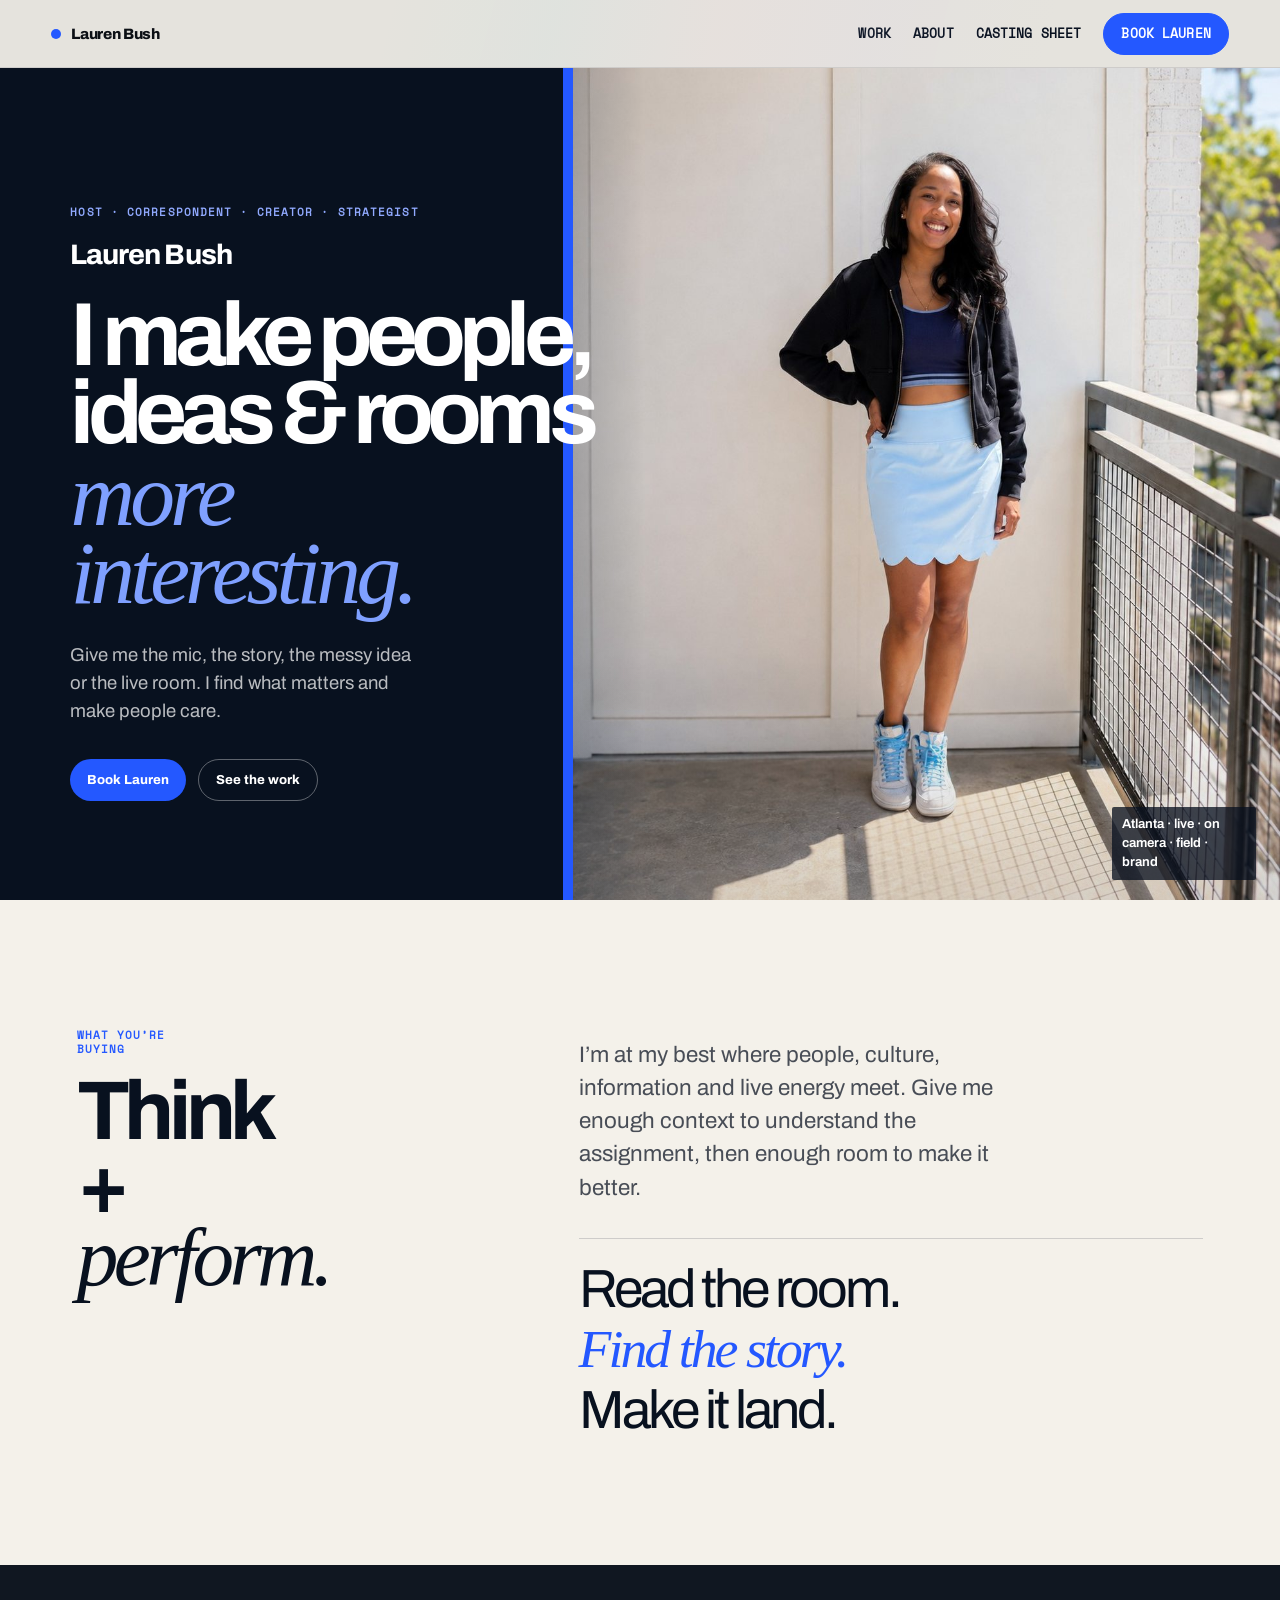
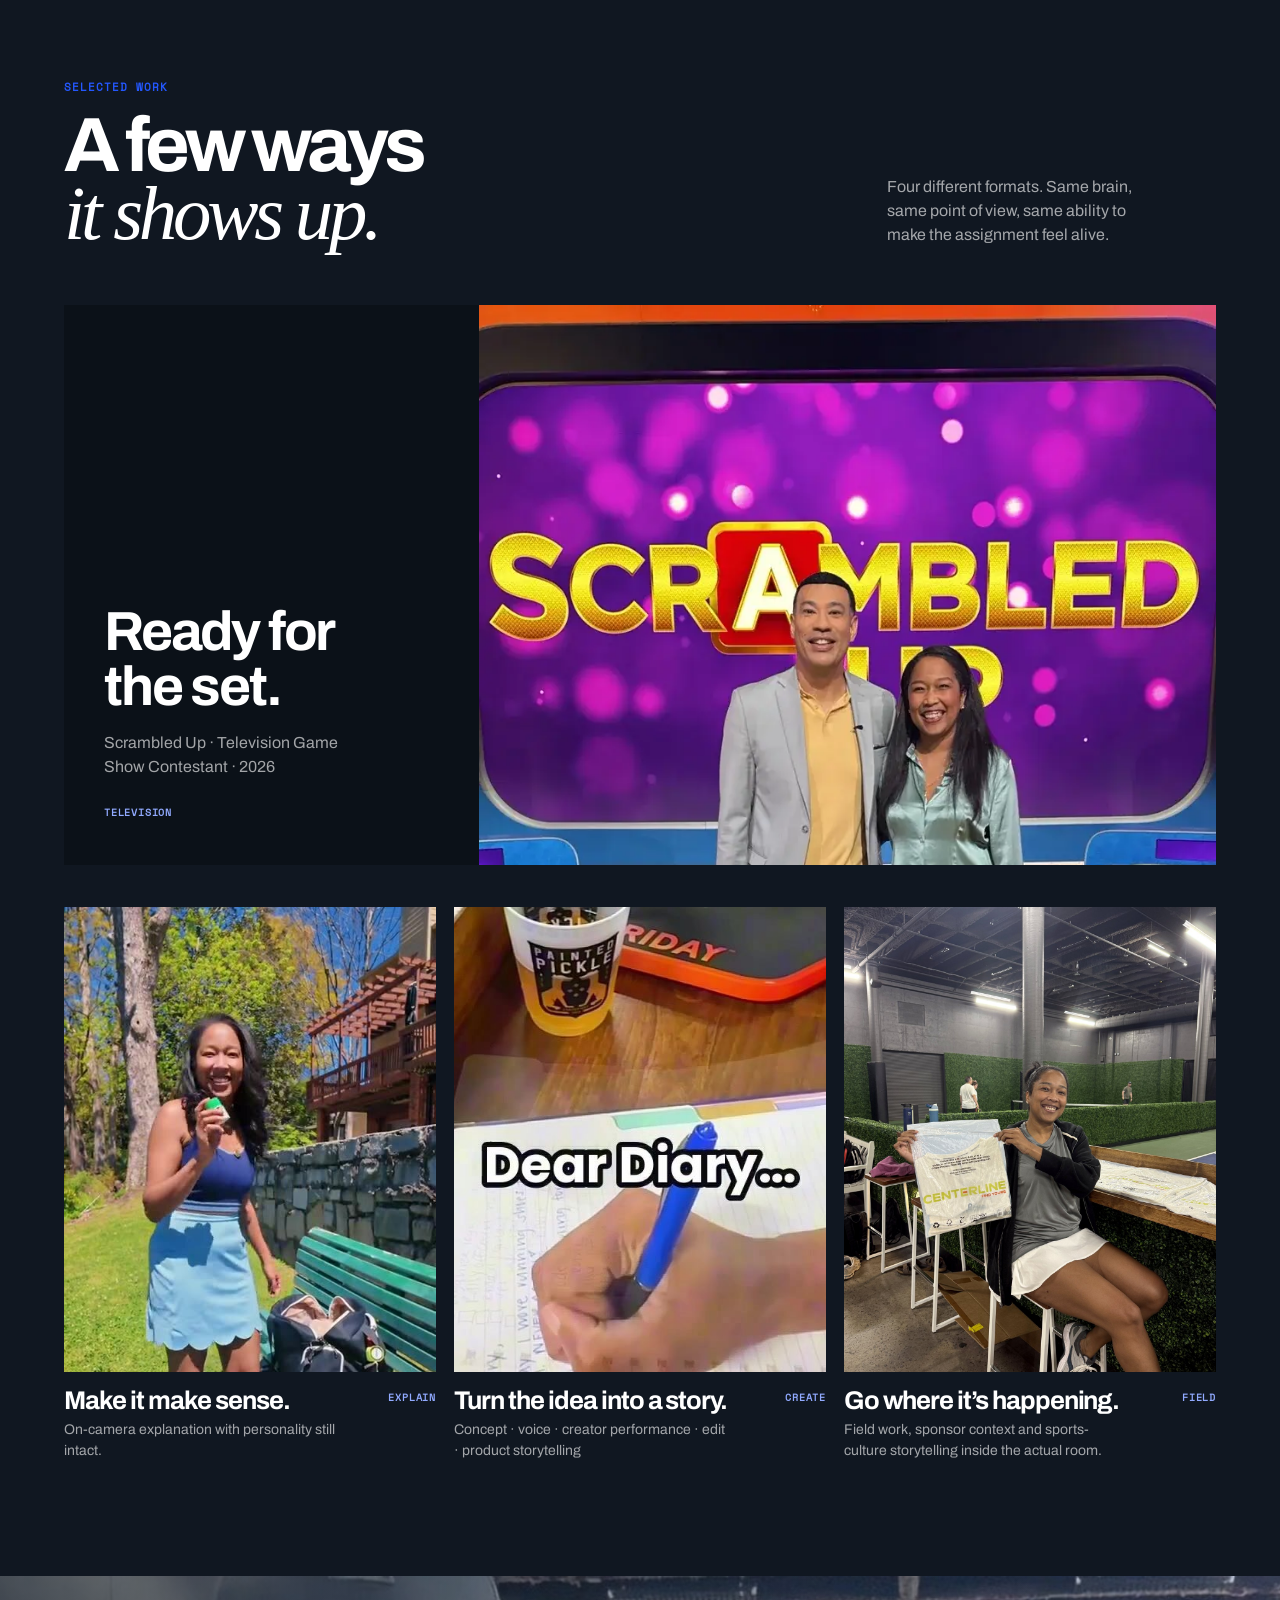
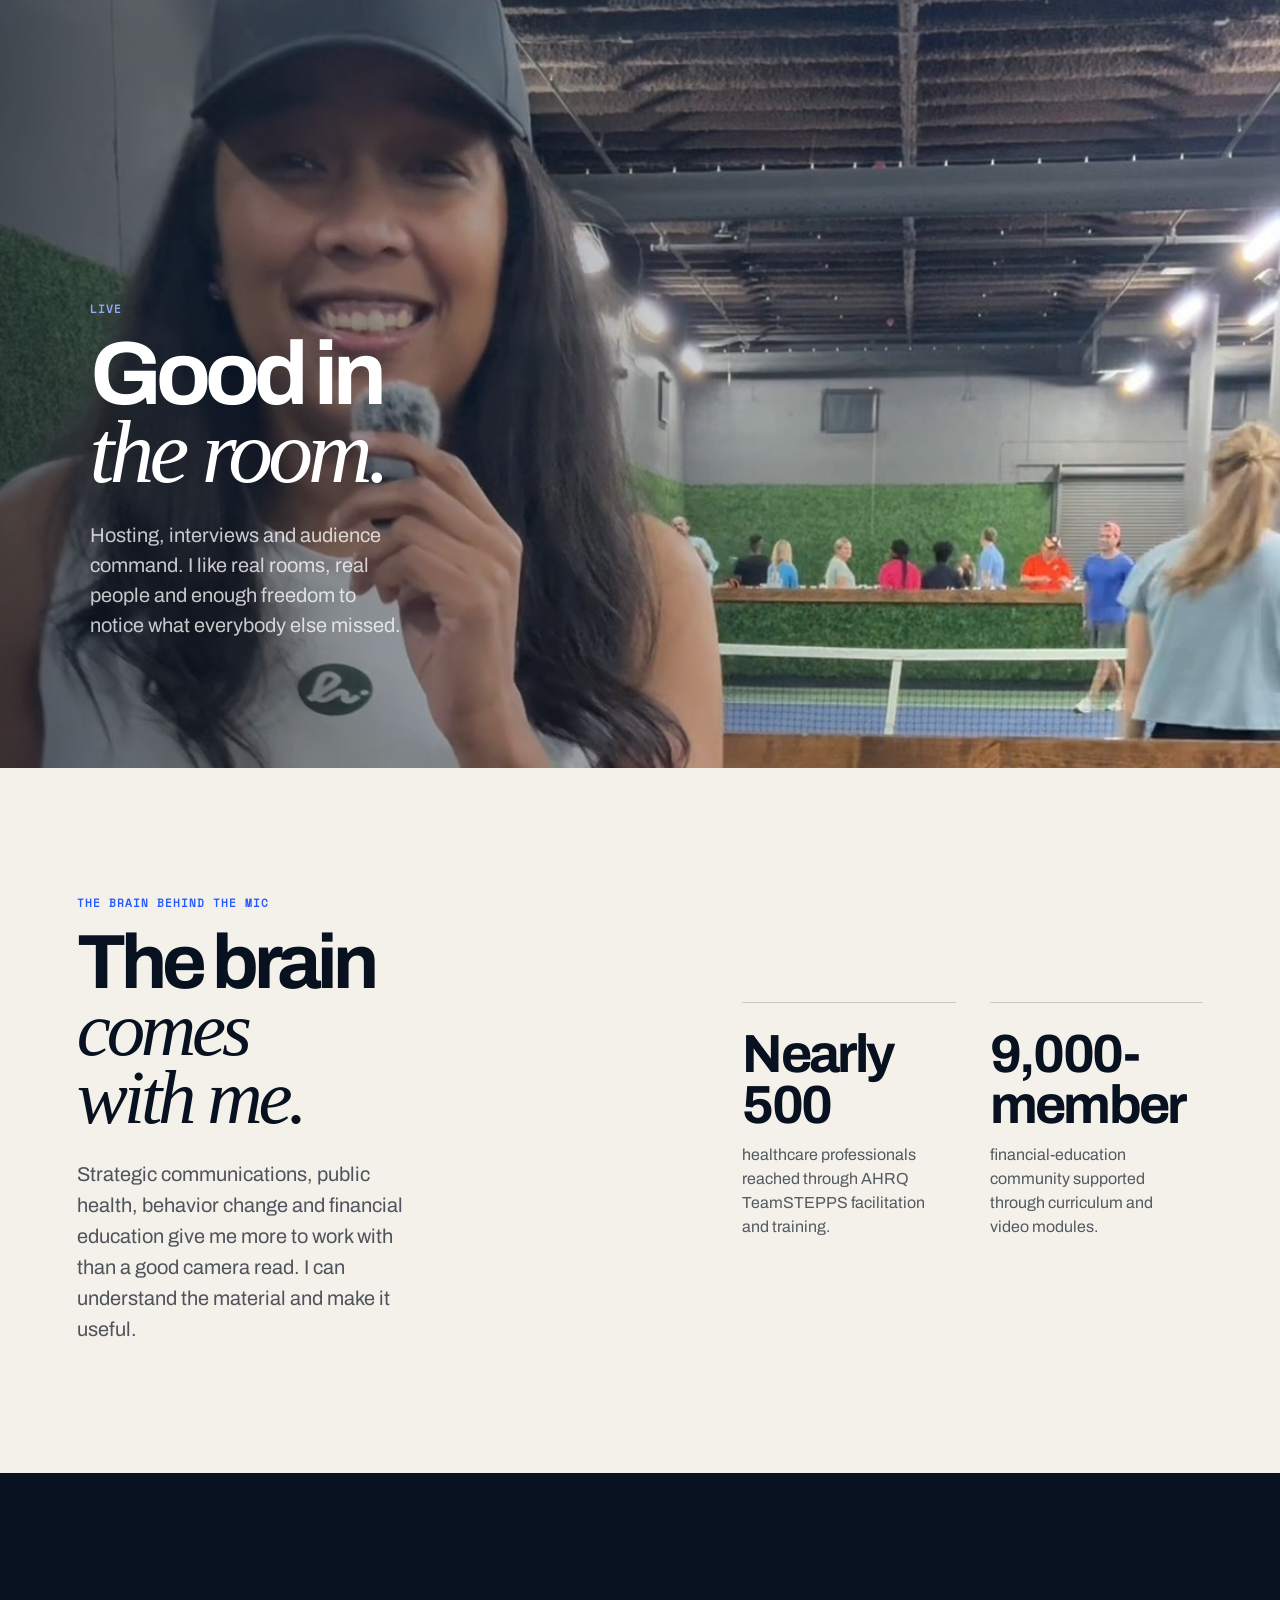
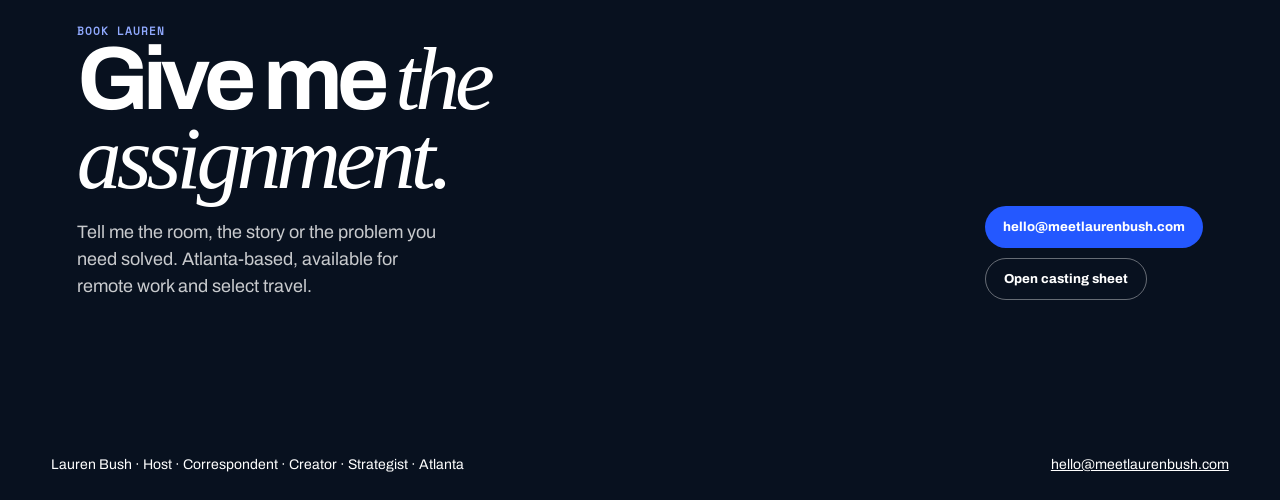
==== index.html @ 1ab299c2 "Use authentic hero photo and tighten homepage details" ====
<!DOCTYPE html>
<html lang="en">
<head>
<meta charset="utf-8">
<meta name="viewport" content="width=device-width,initial-scale=1,viewport-fit=cover">
<meta name="color-scheme" content="only light">
<meta name="supported-color-schemes" content="light">
<meta name="darkreader-lock">
<title>Lauren Bush | Host + Correspondent + Creator + Strategist</title>
<meta name="description" content="Lauren Bush is an Atlanta-based host, correspondent, creator and strategist who reads the room, finds the human angle and makes complex ideas land on camera, in the field and live.">
<link rel="canonical" href="https://meetlaurenbush.com/">
<link rel="icon" href="/favicon.svg" type="image/svg+xml">
<meta name="theme-color" content="#f4f1ea">
<meta name="application-name" content="Lauren Bush — Season Zero">
<meta property="og:type" content="website">
<meta property="og:site_name" content="Lauren Bush">
<meta property="og:title" content="Lauren Bush | Host + Correspondent + Creator + Strategist">
<meta property="og:description" content="Host, correspondent, creator and strategist. Lauren reads the room, finds the story and makes complex ideas land.">
<meta property="og:url" content="https://meetlaurenbush.com/">
<meta property="og:image" content="https://meetlaurenbush.com/assets/img/SeasonZero_LBTV_OG_1200x630.jpg">
<meta property="og:image:width" content="1200">
<meta property="og:image:height" content="630">
<meta property="og:image:alt" content="Lauren Bush, Creator + Host — Season Zero">
<meta name="twitter:card" content="summary_large_image">
<meta name="twitter:title" content="Lauren Bush | Host + Correspondent + Creator + Strategist">
<meta name="twitter:description" content="Host, correspondent, creator and strategist. Lauren reads the room, finds the story and makes complex ideas land.">
<meta name="twitter:image" content="https://meetlaurenbush.com/assets/img/SeasonZero_LBTV_OG_1200x630.jpg">
<meta name="twitter:image:alt" content="Lauren Bush, Creator + Host — Season Zero">
<link rel="preload" as="font" href="assets/fonts/archivo-var.woff2" type="font/woff2" crossorigin>
<link rel="preload" as="font" href="assets/fonts/space-mono-400.woff2" type="font/woff2" crossorigin>
<link rel="stylesheet" href="assets/css/lbtv-main.css">
<link rel="stylesheet" href="assets/css/lbtv-back-half.css">
<link rel="stylesheet" href="assets/css/a58-art-pass.css?v=a5205-20260927">
<link rel="stylesheet" href="assets/css/a5108-stardust-accessibility.css?v=a5197-20260904">
<script type="application/ld+json">{"@context":"https://schema.org","@type":"Person","name":"Lauren Bush","jobTitle":"Host, Correspondent, Creator and Strategist","url":"https://meetlaurenbush.com/","email":"mailto:hello@meetlaurenbush.com","address":{"@type":"PostalAddress","addressLocality":"Atlanta","addressRegion":"GA","addressCountry":"US"}}</script>
<link rel="stylesheet" href="assets/css/a5205-whole-site-typography-rescue.css?v=a5206-20260927">
<link rel="stylesheet" href="assets/css/a5207-human-pass.css?v=a5207-20260927">
<style id="a5208-explain-human-layout">
/* A5.20.8 — Explain section, human editorial layout */
@media (min-width:1025px){
  .explain{
    min-height:900px!important;
    padding:96px var(--pad)!important;
    display:grid!important;
    grid-template-columns:minmax(420px,.95fr) minmax(420px,1fr)!important;
    gap:clamp(48px,6vw,96px)!important;
    align-items:center!important;
    background:
      radial-gradient(ellipse at 16% 18%,rgba(244,171,93,.22),transparent 38%),
      radial-gradient(ellipse at 86% 78%,rgba(117,203,205,.11),transparent 36%),
      linear-gradient(130deg,#fff6e7 0%,#f4e4d5 58%,#eef3ef 100%)!important;
  }
  .explain-word{display:none!important}
  .explain-copy{
    position:relative!important;
    left:auto!important;
    right:auto!important;
    top:auto!important;
    width:auto!important;
    max-width:660px!important;
    text-align:left!important;
    grid-column:2!important;
    grid-row:1!important;
    align-self:start!important;
    padding-top:32px!important;
  }
  .explain-copy h2{
    max-width:9ch!important;
    margin:14px 0 22px!important;
    font-size:clamp(58px,5.25vw,84px)!important;
    line-height:.88!important;
    letter-spacing:-.065em!important;
    text-wrap:balance!important;
  }
  .explain-copy>p:last-child{
    max-width:30ch!important;
    font-size:18px!important;
    line-height:1.5!important;
    color:rgba(11,15,20,.78)!important;
  }
  .explain-stage{
    position:relative!important;
    left:auto!important;
    right:auto!important;
    top:auto!important;
    bottom:auto!important;
    width:100%!important;
    height:690px!important;
    grid-column:1!important;
    grid-row:1!important;
    display:grid!important;
    grid-template-columns:minmax(0,1.55fr) minmax(150px,.65fr)!important;
    grid-template-rows:minmax(0,1fr) 150px!important;
    gap:12px!important;
  }
  .explain-video{
    position:relative!important;
    left:auto!important;
    right:auto!important;
    top:auto!important;
    bottom:auto!important;
    width:100%!important;
    height:100%!important;
    grid-column:1 / 3!important;
    grid-row:1!important;
    border-radius:2px!important;
    overflow:hidden!important;
  }
  .explain-video video{
    width:100%!important;
    height:100%!important;
    object-fit:cover!important;
    object-position:center 43%!important;
  }
  .finance-transmission{
    position:relative!important;
    left:auto!important;
    right:auto!important;
    top:auto!important;
    bottom:auto!important;
    width:100%!important;
    height:100%!important;
    grid-column:1!important;
    grid-row:2!important;
    margin:0!important;
    padding:0!important;
    transform:none!important;
    overflow:hidden!important;
    box-shadow:none!important;
    border:1px solid rgba(11,15,20,.12)!important;
  }
  .finance-transmission img{
    width:100%!important;
    height:100%!important;
    object-fit:cover!important;
  }
  .finance-transmission figcaption{
    left:10px!important;
    right:auto!important;
    bottom:10px!important;
    padding:7px 9px!important;
    font-size:11px!important;
  }
  .explain-detail-bag{
    position:relative!important;
    left:auto!important;
    right:auto!important;
    top:auto!important;
    bottom:auto!important;
    width:100%!important;
    height:100%!important;
    grid-column:2!important;
    grid-row:2!important;
    margin:0!important;
    transform:none!important;
    padding:0!important;
    overflow:hidden!important;
    box-shadow:none!important;
    border:1px solid rgba(11,15,20,.12)!important;
  }
  .explain-detail-bag img{
    width:100%!important;
    height:100%!important;
    object-fit:cover!important;
  }
}
</style>
<link rel="stylesheet" href="assets/css/a5209-cute-editorial-reset.css?v=a5209-20260927">
<link rel="stylesheet" href="assets/css/a5210-grown-editorial-tone.css?v=a5210-20260927">
<link rel="stylesheet" href="assets/css/a5211-clean-editorial-color.css?v=a5211-20260927">
<link rel="stylesheet" href="assets/css/a5211-option-a-ink-cobalt.css?v=a5211-20260926">
<link rel="stylesheet" href="assets/css/a5212-option-a-visible-cobalt.css?v=a5212-20260926">
<link rel="stylesheet" href="assets/css/a5213-buyer-engine.css?v=a5213-20260927">
<link rel="stylesheet" href="assets/css/a5214-sexy-editorial-home.css?v=a5214-20260927">
<link rel="stylesheet" href="assets/css/a5215-editorial-rhythm.css?v=a5215-20260927">
<link rel="stylesheet" href="assets/css/a5216-image-qa.css?v=a5216-20260927">
<link rel="stylesheet" href="assets/css/a5217-clean-finish.css?v=a5217-20260927">
</head>
<body class="home-v2">
<a class="skip" href="#main">Skip to content</a>
<header class="topbar">
  <a class="brand" href="#top"><i aria-hidden="true"></i>Lauren Bush</a>
  <nav aria-label="Primary navigation">
    <a href="#work">Work</a>
    <a href="#engine">About</a>
    <a href="casting-sheet.html">Casting Sheet</a>
    <a class="nav-book" href="mailto:hello@meetlaurenbush.com?subject=Booking%20Lauren%20Bush">Book Lauren</a>
  </nav>
</header>

<main id="main">
<section class="v2-hero" id="top" aria-labelledby="hero-title">
  <div class="v2-hero-copy">
    <p class="v2-kicker">Host · Correspondent · Creator · Strategist</p>
    <p class="v2-name">Lauren Bush</p>
    <h1 id="hero-title"><span>I make people,</span><span>ideas &amp; rooms</span><em>more interesting.</em></h1>
    <p class="v2-hero-deck">Give me the mic, the story, the messy idea or the live room. I find what matters and make people care.</p>
    <div class="v2-actions">
      <a class="primary" href="mailto:hello@meetlaurenbush.com?subject=Booking%20Lauren%20Bush">Book Lauren</a>
      <a class="secondary" href="#work">See the work</a>
    </div>
  </div>
  <div class="v2-hero-visual" aria-label="Lauren Bush portrait">
    <img src="assets/img/explain-portrait.jpg" alt="Lauren Bush smiling outdoors in a blue skirt." width="1121" height="1600" fetchpriority="high" decoding="async">
    <div class="v2-hero-note">Atlanta · live · on camera · field · brand</div>
  </div>
</section>

<section class="v2-engine" id="engine" aria-labelledby="engine-title">
  <div class="v2-engine-intro">
    <p class="v2-section-label">What you’re buying</p>
    <h2 id="engine-title">Think + <em>perform.</em></h2>
  </div>
  <div class="v2-engine-copy">
    <p>I’m at my best where people, culture, information and live energy meet. Give me enough context to understand the assignment, then enough room to make it better.</p>
    <div class="v3-engine-lines" aria-label="Lauren’s working style"><p>Read the room.</p><p>Find the story.</p><p>Make it land.</p></div>
  </div>
</section>

<section class="v2-work" id="work" aria-labelledby="work-title">
  <div class="v2-work-head">
    <div><p class="v2-section-label">Selected work</p><h2 id="work-title">A few ways <em>it shows up.</em></h2></div>
    <p>Four different formats. Same brain, same point of view, same ability to make the assignment feel alive.</p>
  </div>
  <div class="v2-work-grid">
    <a class="v2-work-card" href="project-scrambled-up.html">
      <div class="v2-work-media"><img src="assets/img/scrambled-host-new.webp" srcset="assets/img/a5103/scrambled-host-new-360.webp 360w, assets/img/a5103/scrambled-host-new-720.webp 720w, assets/img/a5103/scrambled-host-new-864.webp 864w" sizes="(max-width: 900px) 100vw, 58vw" alt="Lauren Bush with Michael Yo on the Scrambled Up television set." loading="lazy" decoding="async"></div>
      <div class="v2-work-meta"><div><h3>Ready for the set.</h3><p>Scrambled Up · Television Game Show Contestant · 2026</p></div><small>Television</small></div>
    </a>
    <a class="v2-work-card" href="project-pickleball-bag.html">
      <div class="v2-work-media"><img src="assets/img/a55/wimpb-campaign-main.jpg" srcset="assets/img/a5103/wimpb-campaign-main-360.jpg 360w, assets/img/a5103/wimpb-campaign-main-480.jpg 480w" sizes="(max-width: 900px) 100vw, 30vw" alt="Lauren Bush with her pickleball bag." loading="lazy" decoding="async"></div>
      <div class="v2-work-meta"><div><h3>Make it make sense.</h3><p>On-camera explanation with personality still intact.</p></div><small>Explain</small></div>
    </a>
    <a class="v2-work-card" href="project-dear-diary-montis.html">
      <div class="v2-work-media"><img src="assets/img/montis-poster-wide.jpg" alt="Still from Lauren Bush's Dear Diary for Montis creator film." loading="lazy"></div>
      <div class="v2-work-meta"><div><h3>Turn the idea into a story.</h3><p>Concept · voice · creator performance · edit · product storytelling</p></div><small>Create</small></div>
    </a>
    <a class="v2-work-card" href="project-honcho-centerline.html">
      <div class="v2-work-media"><img src="assets/img/activate-centerline.jpg" alt="Lauren Bush inside a live Honcho and Centerline activation environment." loading="lazy" decoding="async"></div>
      <div class="v2-work-meta"><div><h3>Go where it’s happening.</h3><p>Field work, sponsor context and sports-culture storytelling inside the actual room.</p></div><small>Field</small></div>
    </a>
  </div>
</section>

<section class="v2-live" aria-labelledby="live-title">
  <div class="v2-live-photo"><img src="assets/img/host-celsius-wide-a52.jpg" alt="Lauren Bush hosting live with a microphone in the venue." loading="lazy" decoding="async"></div>
  <div class="v2-live-copy">
    <p class="v2-section-label">Live</p>
    <h2 id="live-title">Good in <em>the room.</em></h2>
    <p>Hosting, interviews and audience command. I like real rooms, real people and enough freedom to notice what everybody else missed.</p>
  </div>
</section>

<section class="v2-depth" aria-labelledby="depth-title">
  <div class="v2-depth-wrap">
    <div class="v2-depth-copy">
      <p class="v2-section-label">The brain behind the mic</p>
      <h2 id="depth-title">The brain <em>comes with me.</em></h2>
      <p>Strategic communications, public health, behavior change and financial education give me more to work with than a good camera read. I can understand the material and make it useful.</p>
    </div>
    <div class="v2-depth-stats" aria-label="Selected experience">
      <div class="v2-stat"><strong>Nearly 500</strong><span>healthcare professionals reached through AHRQ TeamSTEPPS facilitation and training.</span></div>
      <div class="v2-stat"><strong>9,000-member</strong><span>financial-education community supported through curriculum and video modules.</span></div>
      <div class="v2-stat"><strong>Strategy → room</strong><span>messaging, narrative and audience thinking carried into live and camera-ready work.</span></div>
    </div>
  </div>
</section>

<section class="v2-cta" id="book" aria-labelledby="book-title">
  <div class="v2-cta-inner">
    <div>
      <p class="v2-section-label" style="color:#dfe7ff">Book Lauren</p>
      <h2 id="book-title">Give me <em>the assignment.</em></h2>
      <p>Tell me the room, the story or the problem you need solved. Atlanta-based, available for remote work and select travel.</p>
    </div>
    <div class="v2-cta-actions">
      <a class="primary" href="mailto:hello@meetlaurenbush.com?subject=Booking%20Lauren%20Bush">hello@meetlaurenbush.com</a>
      <a class="secondary" href="casting-sheet.html">Open casting sheet</a>
    </div>
  </div>
</section>
</main>

<footer>
  <p>Lauren Bush · Host · Correspondent · Creator · Strategist · Atlanta</p>
  <p><a href="mailto:hello@meetlaurenbush.com">hello@meetlaurenbush.com</a></p>
</footer>
</body>
</html>
---- assets/css/lbtv-main.css ----
@font-face{font-family:Archivo;src:url('../fonts/archivo-var.woff2') format('woff2');font-weight:100 900;font-display:swap}@font-face{font-family:'Space Mono';src:url('../fonts/space-mono-400.woff2') format('woff2');font-weight:400;font-display:swap}:root{--ink:#0b0f14;--paper:#f7f8f5;--aqua:#83dfe1;--aqua-deep:#24aeb6;--pink:#ff2c88;--violet:#7756a4;--line:rgba(11,15,20,.16);--pad:clamp(18px,4vw,64px);--max:1320px}*{box-sizing:border-box}html{scroll-behavior:smooth}body{margin:0;background:var(--paper);color:var(--ink);font-family:Archivo,Arial,sans-serif;overflow-x:hidden}img,video{display:block;max-width:100%}a{color:inherit}.mono,.section-code{font-family:'Space Mono',monospace;text-transform:uppercase;letter-spacing:.12em}.section-code{font-size:8px;margin:0}.skip{position:fixed;z-index:3000;left:12px;top:-120px;background:#fff;padding:10px 14px}.skip:focus{top:8px}.topbar{position:fixed;z-index:100;top:0;left:0;right:0;height:64px;padding:0 var(--pad);display:flex;align-items:center;justify-content:space-between;gap:24px;background:rgba(247,248,245,.78);backdrop-filter:blur(16px) saturate(1.2);border-bottom:1px solid rgba(11,15,20,.1)}.brand{display:flex;align-items:center;gap:9px;text-decoration:none;font-weight:850;letter-spacing:-.03em}.brand i{width:9px;height:9px;border-radius:50%;background:radial-gradient(circle at 30% 28%,#fff 0 11%,var(--aqua) 35%,var(--pink) 76%,var(--violet));box-shadow:0 0 16px rgba(36,174,182,.35)}.topbar nav{display:flex;align-items:center;gap:clamp(9px,1.7vw,25px);font:400 8px/1 'Space Mono',monospace;text-transform:uppercase;letter-spacing:.09em}.topbar nav a{text-decoration:none;padding:8px 0}.topbar nav .nav-book{padding:11px 13px;background:var(--ink);color:#fff}.button{display:inline-flex;align-items:center;justify-content:center;min-height:42px;padding:0 16px;text-decoration:none;font:700 9px/1 'Space Mono',monospace;text-transform:uppercase;letter-spacing:.1em;border:1px solid var(--ink)}.button-pink{background:var(--pink);border-color:var(--pink);color:#fff}.button-quiet{background:rgba(255,255,255,.72)}.signal-seam{position:absolute;z-index:20;left:0;right:0;top:0;height:3px;background:linear-gradient(90deg,var(--aqua-deep),rgba(255,255,255,.7) 42%,var(--pink) 72%,var(--violet))}.source-tab{position:absolute;z-index:10;left:10px;bottom:10px;display:flex;gap:5px;align-items:baseline;padding:7px 8px;background:rgba(250,252,250,.9);backdrop-filter:blur(8px);font:400 7px/1.2 'Space Mono',monospace;text-transform:uppercase;letter-spacing:.06em}.source-tab b{font-family:Archivo;font-size:10px;letter-spacing:-.015em}.media-frame{outline:1px solid rgba(255,255,255,.76);outline-offset:-1px;box-shadow:0 26px 72px rgba(17,28,34,.15)}.person,.explain,.create,.television{scroll-margin-top:64px}.video-cover{position:absolute;z-index:8;inset:0;border:0;padding:0;background:#121719;cursor:pointer;overflow:hidden;text-align:left}.video-cover img{width:100%;height:100%;object-fit:cover;object-position:center 44%}.video-cover span{position:absolute;left:18px;top:18px;padding:9px 11px;background:rgba(11,15,20,.86);color:#fff;font:700 8px/1 'Space Mono',monospace;text-transform:uppercase;letter-spacing:.1em}.video-cover:focus-visible{outline:3px solid var(--pink);outline-offset:-5px}
.hero{position:relative;min-height:100svh;padding-top:64px;overflow:hidden;isolation:isolate;background:radial-gradient(ellipse at 72% 26%,rgba(131,223,225,.34),transparent 37%),radial-gradient(ellipse at 36% 88%,rgba(255,44,136,.1),transparent 33%),linear-gradient(116deg,#fbfbf8 0 63%,#eefafa 63%)}.hero-atmosphere{position:absolute;inset:64px 0 0;z-index:-3;background:linear-gradient(108deg,transparent 0 56%,rgba(255,255,255,.74) 56% 56.15%,transparent 56.15%),radial-gradient(circle at 82% 24%,rgba(255,255,255,.9),transparent 18%)}.hero-meta{position:absolute;z-index:10;left:var(--pad);top:105px;width:250px}.hero-meta p{margin:0 0 8px}.hero-meta p:nth-child(2){font-size:14px;font-weight:780}.hero-promise{font-size:15px;line-height:1.35;margin-top:16px!important}.hero-promise strong{background:linear-gradient(transparent 60%,rgba(255,44,136,.22) 60%)}.hero-title{position:absolute;inset:64px 0 0;margin:0;pointer-events:none}.hero-lauren,.hero-bush{position:absolute;text-transform:uppercase;font-weight:900;letter-spacing:-.095em;line-height:.72;white-space:nowrap}.hero-lauren{left:2.6vw;top:29vh;font-size:clamp(104px,12vw,186px);z-index:2}.hero-bush{left:4vw;bottom:12.5vh;font-size:clamp(142px,19vw,286px);z-index:8;mix-blend-mode:multiply}.hero-photo{position:absolute;z-index:6;left:39%;top:10vh;width:min(42vw,620px);height:min(79vh,790px);margin:0;filter:drop-shadow(0 32px 48px rgba(31,66,72,.13))}.hero-photo:before{content:'';position:absolute;z-index:-1;inset:7% -7% 4% -5%;background:radial-gradient(ellipse at 54% 44%,rgba(255,255,255,.85),rgba(131,223,225,.12) 52%,transparent 73%);filter:blur(16px)}.hero-photo img{width:100%;height:100%;object-fit:contain;object-position:center bottom}.hero-transmission{position:absolute;z-index:12;right:3.5vw;bottom:10vh;width:min(15vw,205px);margin:0;padding:6px;background:rgba(255,255,255,.91);outline:1px solid rgba(255,255,255,.92);box-shadow:0 22px 58px rgba(14,24,30,.17)}.hero-transmission img{width:100%;height:clamp(280px,54vh,500px);object-fit:cover;object-position:center 38%}.hero-transmission figcaption{display:grid;gap:2px;padding:6px 4px 2px;font:400 7px/1.25 'Space Mono',monospace;text-transform:uppercase;letter-spacing:.07em}.hero-transmission b{font-family:Archivo;font-size:12px}.hero-actions{position:absolute;z-index:14;left:var(--pad);bottom:20vh;display:flex;gap:8px}.hero-rail{position:absolute;z-index:14;left:0;right:0;bottom:0;height:49px;display:grid;grid-template-columns:repeat(4,1fr);background:#0b0f14;color:#fff}.hero-rail span{display:flex;align-items:center;justify-content:center;gap:8px;border-right:1px solid rgba(255,255,255,.1);font:400 8px/1 'Space Mono',monospace;letter-spacing:.14em;text-transform:uppercase}.hero-rail span:before{content:'';width:7px;height:7px;border-radius:50%;background:radial-gradient(circle at 30% 25%,#fff 0 10%,var(--aqua) 40%,var(--pink) 80%)}.hero-glass{position:absolute;z-index:7;right:16vw;top:12vh;width:110px;height:57vh;background:linear-gradient(180deg,transparent,rgba(255,255,255,.52) 31%,rgba(131,223,225,.18) 59%,rgba(255,44,136,.09) 75%,transparent);filter:blur(7px);transform:rotate(2deg);mix-blend-mode:screen}.hero-scroll{position:absolute;z-index:15;right:var(--pad);bottom:64px;font:400 8px/1 'Space Mono',monospace;text-transform:uppercase;letter-spacing:.1em;text-decoration:none}
.person{position:relative;min-height:930px;padding:92px var(--pad);overflow:hidden;background:radial-gradient(ellipse at 77% 27%,rgba(131,223,225,.25),transparent 39%),radial-gradient(ellipse at 18% 82%,rgba(255,44,136,.11),transparent 35%),#fbfbf8}.person-type{position:absolute;left:-1vw;top:8vh;font-size:clamp(120px,17vw,265px);line-height:.75;font-weight:900;letter-spacing:-.09em;color:rgba(11,15,20,.045)}.person-copy{position:absolute;z-index:8;left:63%;top:15%;max-width:330px}.person-copy h2{font-size:clamp(66px,7.6vw,112px);line-height:.78;letter-spacing:-.08em;margin:12px 0 16px}.person-copy>p:last-child{font-size:15px;line-height:1.5;color:rgba(11,15,20,.66)}.person-studio{position:absolute;z-index:3;left:6%;top:17%;width:48%;height:66%;margin:0;overflow:hidden;background:#d7d7d1;box-shadow:0 36px 90px rgba(27,40,47,.14);outline:1px solid rgba(255,255,255,.88);outline-offset:-1px}.person-studio img{width:100%;height:100%;object-fit:cover;object-position:center 32%}.person-floral{position:absolute;z-index:7;right:6%;bottom:9%;width:min(24vw,310px);height:39%;margin:0;overflow:hidden;background:#fff;padding:5px;box-shadow:0 28px 70px rgba(27,40,47,.16);transform:rotate(.7deg)}.person-floral img{width:100%;height:100%;object-fit:cover;object-position:center 38%}.person-acrylic{position:absolute;z-index:5;left:51%;top:24%;width:18%;height:45%;background:linear-gradient(145deg,rgba(255,255,255,.64),rgba(131,223,225,.17) 42%,rgba(255,44,136,.1) 72%,rgba(119,86,164,.08));backdrop-filter:blur(10px);box-shadow:0 20px 52px rgba(35,54,63,.08);transform:rotate(-1.1deg)}
.explain{position:relative;min-height:880px;padding:92px var(--pad);overflow:hidden;background:linear-gradient(115deg,#edf9f8 0 66%,#d4f3f2 66%)}.explain-word{position:absolute;right:-1vw;bottom:5vh;font-size:clamp(96px,15vw,230px);font-weight:900;letter-spacing:-.09em;color:rgba(14,71,73,.055)}.explain-copy{position:absolute;z-index:8;right:6%;top:14%;width:min(34vw,450px);text-align:right}.explain-copy h2{font-size:clamp(50px,6vw,88px);line-height:.85;letter-spacing:-.07em;margin:11px 0 12px}.explain-copy>p:last-child{font-size:13px}.explain-stage{position:absolute;left:7vw;top:12%;bottom:9%;width:61%}.explain-video{position:absolute;left:0;top:0;bottom:0;width:min(43%,390px);overflow:hidden;background:#121719}.explain-video video{width:100%;height:100%;object-fit:cover;object-position:center 44%}.finance-transmission{position:absolute;left:33%;bottom:14%;width:min(52%,460px);height:28%;margin:0;padding:5px;background:rgba(255,255,255,.9);box-shadow:0 22px 58px rgba(18,42,46,.12)}.finance-transmission img{width:100%;height:100%;object-fit:cover}.finance-transmission figcaption{position:absolute;left:10px;bottom:10px;display:grid;background:rgba(6,12,14,.78);color:#fff;padding:6px 8px;font-size:8px}.explain-detail{position:absolute;margin:0;padding:4px;background:#fff;box-shadow:0 17px 42px rgba(18,42,46,.12)}.explain-detail img{width:100%;height:100%;object-fit:cover}.explain-detail-bag{right:0;top:18%;width:min(17%,150px);height:22%}.explain-detail-finance{right:1%;bottom:6%;width:min(24%,220px);height:18%}
.create{position:relative;min-height:830px;padding:86px var(--pad) 92px;background:#f6efe7;overflow:hidden}.create:before{content:'';position:absolute;inset:0;background:radial-gradient(ellipse at 74% 20%,rgba(255,127,115,.16),transparent 34%),radial-gradient(ellipse at 20% 72%,rgba(119,86,164,.1),transparent 37%)}.create-header{position:relative;z-index:3;max-width:var(--max);margin:0 auto 26px}.create-header h2{font-size:clamp(62px,8vw,116px);line-height:.78;letter-spacing:-.08em;margin:12px 0 12px}.create-header>p:last-child{font-size:13px}.create-film{position:relative;z-index:3;max-width:var(--max);height:min(54vw,620px);margin:0 auto;background:#151414;overflow:hidden}.create-video-lead{position:absolute;left:8%;top:7%;bottom:12%;width:min(28vw,360px);background:#090b0c;overflow:hidden}.create-video-lead video{width:100%;height:100%;object-fit:contain}.create-cut{position:absolute;overflow:hidden;border:5px solid rgba(255,255,255,.9);box-shadow:0 24px 60px rgba(0,0,0,.27)}.create-cut img{width:100%;height:100%;object-fit:cover}.create-cut-a{right:12%;top:12%;width:min(20vw,260px);height:32%;transform:rotate(1.1deg)}.create-cut-b{right:6%;bottom:13%;width:min(17vw,220px);height:27%;transform:rotate(-1deg)}.film-lower-third{position:absolute;left:8%;right:8%;bottom:4%;display:flex;justify-content:space-between;gap:18px;color:#fff;border-top:1px solid rgba(255,255,255,.3);padding-top:10px;font:400 8px/1.35 'Space Mono',monospace;text-transform:uppercase;letter-spacing:.08em}.film-lower-third b{font-family:Archivo;font-size:12px}
.television{position:relative;min-height:870px;padding:86px var(--pad);overflow:hidden;background:#18131f;color:#fff}.tv-bg{position:absolute;inset:0;background:radial-gradient(circle at 72% 25%,rgba(255,44,136,.3),transparent 28%),radial-gradient(circle at 35% 78%,rgba(131,223,225,.15),transparent 32%),linear-gradient(125deg,#17121d,#4a2d62 58%,#19131f)}.tv-type{position:absolute;left:2vw;bottom:3vh;font-size:clamp(96px,15vw,230px);line-height:.64;font-weight:900;letter-spacing:-.095em;color:rgba(255,255,255,.045)}.tv-copy{position:absolute;z-index:8;left:var(--pad);top:15%;width:min(31vw,390px)}.tv-copy h2{font-size:clamp(62px,7vw,110px);line-height:.8;letter-spacing:-.08em;margin:12px 0 14px}.tv-copy>p:last-child{font-size:13px;color:rgba(255,255,255,.72)}.tv-portrait{position:absolute;z-index:4;right:8vw;top:12%;bottom:12%;width:min(34vw,440px);margin:0;padding:7px;background:rgba(11,15,20,.75);outline:1px solid rgba(255,255,255,.22);box-shadow:0 34px 80px rgba(0,0,0,.32)}.tv-portrait img{width:100%;height:100%;object-fit:contain;background:#0b0f14}.tv-detail{position:absolute;z-index:7;left:31%;bottom:9%;width:min(17vw,220px);height:32%;margin:0;border:5px solid rgba(255,255,255,.88);transform:rotate(-1.2deg);box-shadow:0 24px 60px rgba(0,0,0,.35)}.tv-detail img,.tv-set-detail img,.tv-archive-flash img{width:100%;height:100%;object-fit:cover}.tv-set-detail{position:absolute;z-index:5;right:4%;top:18%;width:min(12vw,165px);height:18%;margin:0;overflow:hidden;border:4px solid rgba(255,255,255,.72)}.tv-archive-flash{position:absolute;z-index:6;left:var(--pad);bottom:8%;width:min(20vw,260px);height:165px;margin:0;overflow:hidden;background:#0b0f14;border:4px solid rgba(255,255,255,.75)}.tv-archive-flash figcaption{position:absolute;inset:auto 0 0;padding:8px;background:linear-gradient(transparent,rgba(0,0,0,.92));display:grid;gap:2px;font-size:7px}.tv-archive-flash b{font-size:10px}
.gate-end{padding:92px var(--pad);background:#f7f8f5;text-align:center}.gate-end h2{font-size:clamp(54px,7vw,104px);line-height:.82;letter-spacing:-.075em;margin:12px auto 18px}.gate-end>p:not(.section-code){max-width:660px;margin:0 auto 24px;font-size:15px;line-height:1.55;color:rgba(11,15,20,.66)}.gate-end>div{display:flex;justify-content:center;gap:8px}footer{min-height:72px;padding:0 var(--pad);display:flex;align-items:center;justify-content:space-between;gap:20px;background:#0b0f14;color:#fff;font-size:11px}footer p{margin:0}
@media(max-width:1024px){.hero-lauren{font-size:13.5vw;top:31vh}.hero-bush{font-size:20vw}.hero-photo{left:35%;width:49vw}.hero-transmission{width:18vw}.person-copy{left:60%}.person-studio{width:51%}.explain-stage{left:4vw;width:65%}.explain-copy{right:4%}.tv-portrait{right:4vw;width:40%}}
@media(max-width:760px){.topbar{height:58px}.brand{font-size:14px}.topbar nav{gap:11px}.topbar nav a:nth-child(1),.topbar nav a:nth-child(2){display:none}.topbar nav a{font-size:7px}.topbar nav .nav-book{padding:10px}.person,.explain,.create,.television{scroll-margin-top:58px}.hero{min-height:920px;padding-top:58px}.hero-meta{top:86px;left:18px}.hero-title{inset:58px 0 0}.hero-lauren{left:16px;top:27%;font-size:25vw}.hero-bush{left:14px;bottom:19%;font-size:32vw}.hero-photo{left:17%;top:16%;width:78vw;height:65%}.hero-transmission{right:10px;bottom:20%;width:24vw;max-width:98px;padding:4px}.hero-transmission img{height:160px}.hero-transmission figcaption{padding:5px 2px 1px;font-size:5.5px}.hero-transmission b{font-size:9px}.hero-actions{left:18px;bottom:26%}.hero-glass{right:15%;width:80px;height:50vh}.hero-scroll{display:none}.hero-rail{height:44px}.hero-rail span{font-size:6px}.person{min-height:1050px;padding:72px 18px}.person-type{top:5%;font-size:35vw}.person-copy{position:relative;left:auto;top:auto;width:86%;margin-left:12%;max-width:none}.person-copy h2{font-size:64px}.person-studio{left:18px;right:18px;top:19%;width:auto;height:47%}.person-floral{right:14px;bottom:5%;width:53%;height:30%;transform:none}.person-acrylic{left:45%;top:56%;width:39%;height:26%}.explain{min-height:1010px;padding:72px 18px}.explain-copy{position:relative;right:auto;top:auto;width:100%;text-align:left}.explain-copy h2{font-size:56px}.explain-stage{left:18px;right:18px;top:25%;bottom:5%;width:auto}.explain-video{width:65%;bottom:21%}.video-cover span{left:10px;top:10px;font-size:6.5px;padding:7px 8px}.finance-transmission{left:22%;width:67%;height:20%;bottom:14%}.explain-detail-bag{width:29%;height:16%;top:7%}.explain-detail-finance{width:38%;height:13%;bottom:0}.create{min-height:900px;padding:72px 18px}.create-header h2{font-size:62px}.create-film{height:710px}.create-video-lead{left:7%;top:6%;bottom:27%;width:56%}.create-cut-a{right:4%;top:18%;width:34%;height:25%}.create-cut-b{right:8%;bottom:9%;width:35%;height:22%}.film-lower-third{left:7%;right:7%;bottom:3%;display:grid}.television{min-height:930px;padding:72px 18px}.tv-copy{position:relative;left:auto;top:auto;width:100%}.tv-copy h2{font-size:64px}.tv-portrait{top:25%;bottom:30%;left:18px;right:18px;width:auto}.tv-detail{left:18px;bottom:7%;width:34%;height:20%}.tv-set-detail{right:17px;top:56%;width:28%;height:14%}.tv-archive-flash{left:auto;right:18px;bottom:6%;width:48%;height:145px}.gate-end{padding:72px 18px}.gate-end>div{flex-wrap:wrap}footer{padding:18px;display:block;line-height:1.6}}
@media(max-width:390px){.hero{min-height:880px}.hero-transmission{width:23vw;max-width:90px}.person{min-height:1020px}.create-film{height:680px}}
---- assets/css/lbtv-back-half.css ----
.host,.activate,.watch,.trust,.imagination,.book{scroll-margin-top:64px}.host{position:relative;min-height:930px;overflow:hidden;background:#0d1115;color:#fff;isolation:isolate}.host-environment{position:absolute;z-index:-3;inset:0 34% 0 0;margin:0;overflow:hidden}.host-environment:after{content:'';position:absolute;inset:0;background:linear-gradient(90deg,rgba(7,11,14,.08),rgba(7,11,14,.3) 68%,#0d1115 100%),linear-gradient(0deg,rgba(5,9,12,.48),transparent 48%)}.host-environment img{width:100%;height:100%;object-fit:cover;object-position:center 45%;filter:saturate(.88) contrast(1.04)}.host-shade{position:absolute;z-index:-2;inset:0;background:radial-gradient(circle at 68% 34%,rgba(131,223,225,.13),transparent 26%),radial-gradient(circle at 90% 72%,rgba(255,44,136,.16),transparent 28%)}.host-word{position:absolute;left:-.02em;bottom:.03em;font-size:clamp(150px,22vw,330px);font-weight:900;line-height:.62;letter-spacing:-.095em;color:rgba(255,255,255,.055)}.host-copy{position:absolute;z-index:8;right:5.5%;top:12%;width:min(31vw,410px)}.host-copy h2{font-size:clamp(80px,9vw,136px);line-height:.75;letter-spacing:-.085em;margin:14px 0}.host-copy>p:last-child{color:rgba(255,255,255,.7);font-size:14px}.host-video{position:absolute;z-index:8;right:7%;top:31%;width:min(28vw,380px);height:53%;background:#090c0f;overflow:hidden}.host-video video{width:100%;height:100%;object-fit:cover;object-position:center 38%}.host-command-slice{position:absolute;z-index:7;left:6%;bottom:7%;width:min(25vw,330px);height:22%;overflow:hidden;border:5px solid rgba(255,255,255,.9);box-shadow:0 25px 70px rgba(0,0,0,.32)}.host-command-slice video{width:100%;height:100%;object-fit:cover}.host-command-slice span{position:absolute;left:9px;bottom:8px;background:#0b0f14;padding:6px 8px;font-size:7px}.host-mic-detail{position:absolute;z-index:9;right:31%;bottom:11%;width:min(11vw,145px);height:18%;margin:0;padding:4px;background:#fff;transform:rotate(-1.1deg);box-shadow:0 22px 55px rgba(0,0,0,.28)}.host-mic-detail img{width:100%;height:100%;object-fit:cover}
.activate{position:relative;min-height:960px;padding:88px var(--pad);overflow:hidden;background:radial-gradient(ellipse at 92% 22%,rgba(255,44,136,.1),transparent 28%),radial-gradient(ellipse at 22% 82%,rgba(131,223,225,.25),transparent 34%),#f8faf7}.activate-copy{position:relative;z-index:7;max-width:650px}.activate-copy h2{font-size:clamp(78px,10vw,150px);line-height:.72;letter-spacing:-.09em;margin:12px 0 14px}.activate-copy>p:last-child{max-width:460px;font-size:15px;line-height:1.45;color:rgba(11,15,20,.63)}.activate-centerline{position:absolute;z-index:3;left:5%;top:28%;width:62%;height:55%;margin:0}.activate-centerline figure{position:absolute;inset:0;margin:0;overflow:hidden;box-shadow:0 30px 80px rgba(24,48,54,.14)}.activate-centerline img{width:100%;height:100%;object-fit:cover;object-position:center 45%}.activate-gotennis{position:absolute;z-index:5;right:4.5%;top:13%;width:min(28vw,380px);height:68%;background:#11161a;color:#fff;box-shadow:0 34px 82px rgba(18,31,36,.2);overflow:hidden}.activate-gotennis figure{position:absolute;inset:0;margin:0}.activate-gotennis img{width:100%;height:100%;object-fit:cover;object-position:center 32%}.activate-gotennis figure:after{content:'';position:absolute;inset:30% 0 0;background:linear-gradient(transparent,rgba(7,10,12,.9))}.activate-result{position:absolute;z-index:4;left:22px;right:22px;bottom:22px}.activate-result>span{font-size:7px;color:var(--aqua)}.activate-result strong{display:block;font-size:clamp(48px,5vw,74px);line-height:.8;letter-spacing:-.07em;margin:9px 0}.activate-result h3{font-size:15px;margin:10px 0 6px}.activate-result p{font-size:9px;line-height:1.45;margin:0;color:rgba(255,255,255,.72)}.activate-material{position:absolute;z-index:7;left:46%;bottom:6%;width:min(23vw,300px);height:18%;margin:0;padding:5px;background:#fff;box-shadow:0 20px 54px rgba(24,48,54,.13);transform:rotate(.8deg)}.activate-material img{width:100%;height:100%;object-fit:cover}.activate-material .source-tab{font-size:6px}
.watch{position:relative;min-height:960px;padding:84px var(--pad);overflow:hidden;background:#101018;color:#fff}.watch-weather{position:absolute;inset:0;background:radial-gradient(circle at 20% 28%,rgba(131,223,225,.18),transparent 27%),radial-gradient(circle at 78% 75%,rgba(255,44,136,.22),transparent 30%),linear-gradient(125deg,#0a1013,#1d1926 53%,#24162a)}.watch-heading{position:relative;z-index:6;max-width:520px}.watch-heading h2{font-size:clamp(76px,10vw,150px);line-height:.72;letter-spacing:-.09em;margin:12px 0 10px}.watch-heading>p:last-child{margin:0;color:rgba(255,255,255,.65);font-size:13px}.watch-stage{position:absolute;z-index:5;left:5%;top:27%;width:66%;height:62%;overflow:hidden;border:1px solid rgba(255,255,255,.14);background:#07090c;box-shadow:0 34px 90px rgba(0,0,0,.35)}.watch-program{position:absolute;inset:0;overflow:hidden}.watch-program[hidden]{display:none}.watch-backdrop{position:absolute;inset:-8%;overflow:hidden}.watch-backdrop:after{content:'';position:absolute;inset:0;background:rgba(8,10,13,.5)}.watch-backdrop img{width:100%;height:100%;object-fit:cover;filter:blur(28px) saturate(.7);transform:scale(1.08)}.watch-foreground{position:absolute;z-index:3;left:6%;top:5%;width:58%;height:83%;object-fit:contain;background:#090b0e}.watch-program>img.watch-foreground{object-fit:contain}.watch-meta{position:absolute;z-index:5;right:4%;bottom:6%;width:34%;display:grid;gap:6px;text-align:right}.watch-meta span{font-size:7px;color:var(--aqua)}.watch-meta strong{font-size:clamp(26px,3.4vw,48px);line-height:.92;letter-spacing:-.05em}.watch-meta small{font-size:8px;line-height:1.45;color:rgba(255,255,255,.64)}.watch-tuner{position:absolute;z-index:8;right:4%;top:30%;width:23%;display:grid;border-top:1px solid rgba(255,255,255,.22)}.watch-tuner button{appearance:none;border:0;border-bottom:1px solid rgba(255,255,255,.15);background:transparent;color:rgba(255,255,255,.56);min-height:70px;padding:0 12px;display:grid;grid-template-columns:34px 1fr;align-items:center;text-align:left;cursor:pointer;font-family:'Space Mono',monospace;text-transform:uppercase;letter-spacing:.07em}.watch-tuner button b{font-size:8px}.watch-tuner button span{font-size:9px}.watch-tuner button.active{background:rgba(255,255,255,.08);color:#fff}.watch-tuner button.active b{color:var(--pink)}.watch-tuner button:focus-visible{outline:2px solid var(--aqua);outline-offset:-2px}
.trust{position:relative;min-height:900px;padding:90px var(--pad);overflow:hidden;background:radial-gradient(ellipse at 88% 12%,rgba(131,223,225,.2),transparent 32%),#f7f8f5}.trust-copy{position:relative;z-index:5;width:min(43vw,590px)}.trust-copy h2{font-size:clamp(72px,9vw,132px);line-height:.76;letter-spacing:-.085em;margin:12px 0 16px}.trust-copy>p:last-child{font-size:15px;line-height:1.55;color:rgba(11,15,20,.65)}.trust-photo{position:absolute;z-index:2;right:4%;top:12%;width:51%;height:57%;margin:0;overflow:hidden;box-shadow:0 32px 82px rgba(24,45,50,.14)}.trust-photo img{width:100%;height:100%;object-fit:cover;object-position:center}.trust-proof{position:absolute;z-index:6;left:var(--pad);right:var(--pad);bottom:8%;display:grid;grid-template-columns:repeat(3,1fr);background:rgba(255,255,255,.9);backdrop-filter:blur(12px);border:1px solid rgba(11,15,20,.11);box-shadow:0 22px 60px rgba(24,45,50,.09)}.trust-proof article{min-height:170px;padding:20px 22px;border-right:1px solid rgba(11,15,20,.1)}.trust-proof article:last-child{border-right:0}.trust-proof span{font-size:7px;color:rgba(11,15,20,.58)}.trust-proof strong{display:block;font-size:clamp(27px,3.2vw,46px);line-height:.9;letter-spacing:-.055em;margin:14px 0 10px}.trust-proof p{margin:0;font-size:10px;line-height:1.45;color:rgba(11,15,20,.62)}
.imagination{position:relative;min-height:920px;padding:90px var(--pad);overflow:hidden;background:linear-gradient(128deg,#dff7f5 0 57%,#f8e9f1 57%);isolation:isolate}.imagination-grid{position:absolute;z-index:-2;inset:0;background-image:linear-gradient(rgba(11,15,20,.055) 1px,transparent 1px),linear-gradient(90deg,rgba(11,15,20,.055) 1px,transparent 1px);background-size:64px 64px;mask-image:linear-gradient(to bottom,rgba(0,0,0,.55),transparent 85%)}.imagination-copy{position:relative;z-index:9;width:min(51vw,700px)}.imagination-copy h2{font-size:clamp(72px,10vw,150px);line-height:.73;letter-spacing:-.09em;margin:13px 0 18px}.imagination-copy>p:last-child{font-size:16px;line-height:1.45;max-width:460px}.imagination-talent{position:absolute;z-index:5;right:6%;top:7%;width:min(39vw,520px);height:78%;margin:0;filter:drop-shadow(0 32px 55px rgba(28,50,57,.15))}.imagination-talent img{width:100%;height:100%;object-fit:contain;object-position:center bottom}.casting-doors{position:absolute;z-index:8;left:var(--pad);right:42%;bottom:8%;display:grid;grid-template-columns:repeat(2,1fr);gap:8px}.casting-doors article{min-height:118px;padding:15px 16px;background:rgba(255,255,255,.76);backdrop-filter:blur(11px);border:1px solid rgba(11,15,20,.12)}.casting-doors span{font-size:6px;color:rgba(11,15,20,.55)}.casting-doors strong{display:block;font-size:22px;letter-spacing:-.045em;margin:8px 0 4px}.casting-doors p{margin:0;font-size:9px;line-height:1.4;color:rgba(11,15,20,.62)}
.book{position:relative;min-height:650px;padding:90px var(--pad);display:grid;place-items:center;overflow:hidden;background:#0b0f14;color:#fff}.book:before{content:'';position:absolute;inset:0;background:radial-gradient(circle at 23% 25%,rgba(131,223,225,.16),transparent 29%),radial-gradient(circle at 78% 75%,rgba(255,44,136,.2),transparent 31%)}.book-card{position:relative;z-index:3;width:min(1120px,100%);display:grid;grid-template-columns:1.4fr .6fr;gap:48px;align-items:end;padding:54px;border:1px solid rgba(255,255,255,.18);background:rgba(255,255,255,.045);backdrop-filter:blur(18px)}.book-copy h2{font-size:clamp(64px,8vw,118px);line-height:.77;letter-spacing:-.085em;margin:13px 0 18px}.book-copy>p:not(.section-code):not(.book-direct){max-width:640px;font-size:14px;line-height:1.55;color:rgba(255,255,255,.65)}.book-direct{margin:30px 0 0}.book-direct a{font-size:clamp(19px,2.3vw,32px);font-weight:800;letter-spacing:-.04em;text-decoration-color:var(--pink);text-underline-offset:5px}.book-actions{display:grid;gap:8px}.book .button-quiet{color:var(--ink)}
@media(max-width:1024px){.host-video{width:34vw}.host-mic-detail{right:36%}.activate-centerline{width:65%}.activate-gotennis{width:31vw}.watch-stage{width:65%}.watch-tuner{width:25%}.trust-photo{width:54%}.imagination-talent{right:2%;width:44vw}.casting-doors{right:39%}}
@media(max-width:760px){.host,.activate,.watch,.trust,.imagination,.book{scroll-margin-top:58px}.host{min-height:1050px}.host-environment{inset:0 0 41% 0}.host-environment:after{background:linear-gradient(0deg,#0d1115 0,rgba(13,17,21,.94) 9%,rgba(7,11,14,.18) 58%)}.host-copy{left:18px;right:18px;top:9%;width:auto}.host-copy h2{font-size:74px}.host-video{left:18px;right:auto;top:36%;width:57%;height:44%}.host-command-slice{left:auto;right:16px;bottom:8%;width:40%;height:19%}.host-mic-detail{right:12px;top:53%;bottom:auto;width:29%;height:17%}.host-word{font-size:42vw;bottom:5%}.activate{min-height:1250px;padding:72px 18px}.activate-copy h2{font-size:76px}.activate-copy>p:last-child{font-size:13px}.activate-centerline{left:18px;right:18px;top:22%;width:auto;height:34%}.activate-gotennis{left:18px;right:18px;top:60%;width:auto;height:32%}.activate-result strong{font-size:54px}.activate-material{left:auto;right:22px;bottom:3%;width:47%;height:12%}.watch{min-height:1020px;padding:72px 18px}.watch-heading h2{font-size:76px}.watch-stage{left:18px;right:18px;top:19%;width:auto;height:61%}.watch-foreground{left:5%;top:4%;width:69%;height:78%}.watch-meta{left:6%;right:6%;bottom:5%;width:auto;text-align:left}.watch-meta strong{font-size:30px}.watch-tuner{left:18px;right:18px;top:auto;bottom:6%;width:auto;display:flex;overflow-x:auto;border-left:1px solid rgba(255,255,255,.12)}.watch-tuner button{flex:0 0 116px;min-height:62px;grid-template-columns:24px 1fr;padding:0 8px;border-right:1px solid rgba(255,255,255,.12)}.watch-tuner button span{font-size:7px}.trust{min-height:1150px;padding:72px 18px}.trust-copy{width:100%}.trust-copy h2{font-size:70px}.trust-photo{left:18px;right:18px;top:28%;width:auto;height:34%}.trust-proof{left:18px;right:18px;bottom:5%;grid-template-columns:1fr}.trust-proof article{min-height:118px;border-right:0;border-bottom:1px solid rgba(11,15,20,.1);padding:15px 17px}.trust-proof article:last-child{border-bottom:0}.trust-proof strong{font-size:29px;margin:8px 0 5px}.imagination{min-height:1180px;padding:72px 18px;background:linear-gradient(152deg,#dff7f5 0 54%,#f8e9f1 54%)}.imagination-copy{width:100%}.imagination-copy h2{font-size:68px}.imagination-copy>p:last-child{font-size:14px}.imagination-talent{right:2%;left:18%;top:27%;width:auto;height:43%}.casting-doors{left:18px;right:18px;bottom:5%;grid-template-columns:1fr 1fr}.casting-doors article{min-height:108px;padding:12px}.casting-doors strong{font-size:18px}.book{min-height:720px;padding:72px 18px}.book-card{grid-template-columns:1fr;gap:34px;padding:28px 22px}.book-copy h2{font-size:65px}.book-direct a{font-size:19px}.book-actions{grid-template-columns:1fr 1fr}}
@media(max-width:390px){.host{min-height:1010px}.activate{min-height:1210px}.watch{min-height:1000px}.trust{min-height:1120px}.imagination{min-height:1140px}.casting-doors strong{font-size:17px}.book-card{padding:25px 18px}.book-actions{grid-template-columns:1fr}}
---- assets/css/a58-art-pass.css ----
@import url('a58-art-pass-base.css');
@import url('a59-design-elevation.css');
@import url('a59-polish-fix.css');
@import url('a5101-360-polish.css');
@import url('a5108-stardust-restoration.css');
@import url('a5108-stardust-optics.css');
@import url('a5108-stardust-loading-material.css');
@import url('a5108-stardust-surface-lock.css');
@import url('a5108-stardust-accessibility.css');
@import url('a5109-head-safe.css');
@import url('a5112-media-repair.css?v=a5112');
@import url('a5113-casting-render-fix.css?v=a5113');
@import url('a5114-casting-person-presence.css?v=a5114');
@import url('a5115-quality.css?v=a5115');
@import url('a512-between-cues.css?v=a5123');
@import url('a513-host-design.css?v=a5143');
@import url('a514-activate-design.css?v=a5143');
@import url('a5141-mobile-nav-clarity.css?v=a5143');
@import url('a515-watch-design.css?v=a515');
@import url('a516-imagination-design.css?v=a516');
@import url('a5161-tablet-imagination-polish.css?v=a5161');
@import url('a5162-proof-drawer-closure.css?v=a5162');
@import url('a519-warm-prismatic-stardust.css?v=a5190');
@import url('a5191-aura-calibration.css?v=a5191');
@import url('a5192-room-light.css?v=a5192');
@import url('a5193-calibration-lock.css?v=a5193');
@import url('a5194-explain-create-room-light.css?v=a5194');
@import url('a5195-aura-elevation.css?v=a5195');
@import url('a5196-back-half-atmosphere.css?v=a5196');
@import url('a51961-between-cues-editorial-proof.css?v=a51961');
@import url('a5197-finish-pass.css?v=a5197');
@import url('a5197-casting-finish.css?v=a5197c');
@import url('a5199-media-concept-completion.css?v=a5199b');
@import url('a5200-design-completion.css?v=a5200');
@import url('a5201-pixel-review-fixes.css?v=a5201');
@import url('a5202-media-performance.css?v=a5202');
@import url('a5203-prismatic-object-language.css?v=a5203');
@import url('a5204-traffic-jam-cleanup.css?v=a5204');

/* A5.20.3 PRISMATIC OBJECT LANGUAGE
   Warm Prismatic Stardust now includes sparse, physical iridescent signal objects
   alongside atmosphere, while preserving the locked scene architecture. */
@media print{}
---- assets/css/a5108-stardust-accessibility.css ----
/* A5.11 LIVE VISIBILITY + USABILITY CONSTRAINTS
   Keeps Lauren visible in portrait-led proof and keeps section arrivals below the fixed network bar.
   This layer is intentionally implementation-only and does not change the locked Stardust art direction. */

.project-file .evidence-copy .proof-note{
  color:#34414a!important;
  opacity:1!important;
}

/* The live topbar is visually taller than the old 76px scripted offset at desktop browser scale.
   Force every chapter arrival below it, including scripted inline scrollMarginTop values. */
html{scroll-padding-top:112px!important}
.person,.explain,.create,.television,.host,.activate,.watch,.trust,.imagination,.book{
  scroll-margin-top:112px!important;
}

/* Portrait-led homepage proof: protect face/head before artistic crop. */
.hero-transmission img,
.person-studio img,
.person-wide img,
.person-floral img,
.tv-detail img,
.host-environment img{
  object-position:center top!important;
}

/* The VH1 archive frame is portrait source inside a wide slot. Cover was removing Lauren's face.
   Contain preserves the complete source instead of manufacturing a torso crop. */
.tv-archive-flash img,
.proof-index-list a[href="#television"] img[data-src*="ti-tiny-trap-pilates"]{
  object-fit:contain!important;
  object-position:center top!important;
  background:#0b0f14!important;
}

/* BETWEEN CUES: the old dominant slot literally used host-room.jpg, where Lauren is not the subject.
   Keep the section structure but surface a verified Lauren-visible live-hosting frame instead. */
.trust-photo{
  background:#0b0f14 url('../img/host-celsius-main-a52.jpg') center top/contain no-repeat!important;
}
.trust-photo>img{
  opacity:0!important;
}
.trust-photo .source-tab{
  font-size:0!important;
}
.trust-photo .source-tab b{
  font-size:0!important;
}
.trust-photo .source-tab:after{
  content:'LAUREN / LIVE HOSTING / REAL ROOM';
  font:700 7px/1.2 'Space Mono',monospace!important;
  letter-spacing:.07em!important;
  text-transform:uppercase!important;
}

/* HOST support is intentionally contextual. The dominant frame and video already carry Lauren;
   this small card proves the working room instead of repeating the same portrait a third time. */
.host-room-support{
  background:rgba(255,255,255,.93)!important;
}
.host-room-support>img{
  opacity:1!important;
  object-fit:cover!important;
  object-position:center 48%!important;
}
.host-room-support .source-tab{
  font-size:7px!important;
}
.host-room-support .source-tab b{
  font-size:10px!important;
}
.host-room-support .source-tab:after{
  content:none!important;
}

/* Casting Sheet + project files: talent-first crops must never sacrifice the face. */
.cast58 .casting-hero-media img,
.a510-cast .file-row.scrambled .file-media img,
.a510-cast .file-row.wimpb .file-media img,
.project-file.scrambled-file .project-hero-media img,
.project-file.wimpb-file .project-hero-media img,
.project-file.scrambled-file .evidence-media img{
  object-position:center top!important;
}

@media(max-width:760px){
  html{scroll-padding-top:118px!important}
  .person,.explain,.create,.television,.host,.activate,.watch,.trust,.imagination,.book{
    scroll-margin-top:118px!important;
  }

  .hero-transmission img,
  .person-studio img,
  .person-wide img,
  .person-floral img,
  .tv-detail img,
  .host-environment img,
  .cast58 .casting-hero-media img,
  .a510-cast .file-row.scrambled .file-media img,
  .a510-cast .file-row.wimpb .file-media img,
  .project-file.scrambled-file .project-hero-media img,
  .project-file.wimpb-file .project-hero-media img,
  .project-file.scrambled-file .evidence-media img{
    object-position:center top!important;
  }

  .tv-archive-flash img,
  .proof-index-list a[href="#television"] img[data-src*="ti-tiny-trap-pilates"]{
    object-fit:contain!important;
    object-position:center top!important;
  }
}
---- assets/css/a5205-whole-site-typography-rescue.css ----
/* A5.20.5 — WHOLE-SITE TYPOGRAPHY RESCUE
   2026-09-27: visual QA found repeated 6–10px body/support text across the public site.
   This layer protects readability without flattening the editorial hierarchy. */

:root{
  --lb-small:12px;
  --lb-label:10px;
  --lb-body:15px;
  --lb-body-line:1.5;
}

/* Shared chrome + repeated utility text */
.topbar nav,
.topbar nav .proof-index-trigger{
  font-size:12px!important;
}
.topbar nav a,
.topbar nav button{
  line-height:1.2!important;
}
.section-code{
  font-size:12px!important;
  line-height:1.4!important;
}
.source-tab{
  font-size:11px!important;
  line-height:1.35!important;
}
.source-tab b{
  font-size:14px!important;
}
.button{
  font-size:12px!important;
}
footer,
.project-foot,
.casting-foot{
  font-size:14px!important;
  line-height:1.5!important;
}

/* Homepage support copy */
.hero-meta p:nth-child(2){font-size:18px!important}
.hero-promise{font-size:18px!important}
.hero-transmission figcaption{font-size:11px!important}
.hero-transmission b{font-size:15px!important}
.hero-rail span,
.hero-scroll{font-size:11px!important}

.person-copy>p:last-child,
.explain-copy>p:last-child,
.create-header>p:last-child,
.tv-copy>p:last-child,
.host-copy>p:last-child,
.activate-copy>p:last-child,
.watch-heading>p:last-child,
.trust-copy>p:last-child,
.imagination-copy>p:last-child,
.book-copy>p:not(.section-code):not(.book-direct){
  font-size:17px!important;
  line-height:1.55!important;
}

.finance-transmission figcaption,
.tv-archive-flash figcaption,
.host-command-slice span{
  font-size:11px!important;
  line-height:1.35!important;
}
.tv-archive-flash b{font-size:14px!important}

.activate-result>span,
.watch-meta span,
.trust-proof span,
.casting-doors span{
  font-size:12px!important;
  line-height:1.35!important;
}
.activate-result h3{font-size:20px!important}
.activate-result p,
.watch-meta small,
.trust-proof p,
.casting-doors p{
  font-size:16px!important;
  line-height:1.48!important;
}

.watch-tuner button b{font-size:11px!important}
.watch-tuner button span{font-size:11px!important}

/* Casting sheet */
.cast58 .casting-status b{font-size:16px!important}
.cast58 .door .mono,
.cast58 .proof-card-copy .mono,
.cast58 .credit .mono,
.a510-cast .file-copy .mono,
.cast58.a510-cast .operator-proof span{
  font-size:12px!important;
  line-height:1.4!important;
}
.cast58 .door p,
.cast58 .proof-feature-copy p,
.a510-cast .file-copy p{
  font-size:16px!important;
  line-height:1.5!important;
}
.cast58 .proof-card-copy p,
.cast58 .credit p,
.cast58 .operator-proof p,
.cast58.a510-cast .operator-proof p{
  font-size:15px!important;
  line-height:1.48!important;
}
.cast58 .range-frame figcaption b{font-size:14px!important}

/* Project files */
.project-file .project-back{
  font-size:12px!important;
  line-height:1.35!important;
}
.project-file .topbar nav a:not(.nav-book){
  font-size:11px!important;
}
.project-file .project-ledger strong{
  font-size:16px!important;
}
.project-file .project-note-row p,
.project-file .proof-note{
  font-size:16px!important;
  line-height:1.5!important;
}

/* Tablet */
@media (min-width:761px) and (max-width:1024px){
  .topbar nav{font-size:10px!important}
  .person-copy>p:last-child,
  .explain-copy>p:last-child,
  .create-header>p:last-child,
  .tv-copy>p:last-child,
  .host-copy>p:last-child,
  .activate-copy>p:last-child,
  .watch-heading>p:last-child,
  .trust-copy>p:last-child,
  .imagination-copy>p:last-child{
    font-size:14px!important;
  }
  .activate-result p,
  .watch-meta small,
  .trust-proof p,
  .casting-doors p{font-size:12px!important}
}

/* Mobile: no microscopic labels, but preserve compact navigation. */
@media (max-width:760px){
  .topbar nav,
  .topbar nav .proof-index-trigger{
    font-size:9px!important;
  }
  .section-code{font-size:9px!important}
  .source-tab{font-size:9px!important}
  .source-tab b{font-size:11px!important}
  .button{font-size:10px!important}

  .person-copy>p:last-child,
  .explain-copy>p:last-child,
  .create-header>p:last-child,
  .tv-copy>p:last-child,
  .host-copy>p:last-child,
  .activate-copy>p:last-child,
  .watch-heading>p:last-child,
  .trust-copy>p:last-child,
  .imagination-copy>p:last-child,
  .book-copy>p:not(.section-code):not(.book-direct){
    font-size:14px!important;
  }

  .activate-result>span,
  .watch-meta span,
  .trust-proof span,
  .casting-doors span{font-size:9px!important}

  .activate-result p,
  .watch-meta small,
  .trust-proof p,
  .casting-doors p,
  .cast58 .proof-card-copy p,
  .cast58 .credit p,
  .cast58 .operator-proof p,
  .project-file .project-note-row p{
    font-size:12px!important;
  }

  .watch-tuner button b,
  .watch-tuner button span{font-size:9px!important}
}


/* A5.20.6 — hard readability floor after full-site desktop review */
@media (min-width:761px){
  .project-file .project-intro,
  .project-file .evidence-copy p,
  .project-file .project-close p,
  .cast58 .door-head>p,
  .cast58 .proof-head>p,
  .cast58 .operator-copy>p:not(.section-code),
  .casting-line{
    font-size:17px!important;
    line-height:1.55!important;
  }

  .project-file .project-deck{
    font-size:clamp(22px,2vw,30px)!important;
  }

  .project-file .project-ledger{
    font-size:15px!important;
  }

  .project-file .project-ledger .mono,
  .project-file .project-notes .mono,
  .project-file .project-evidence .mono,
  .cast58 .booking-row .mono,
  .cast58 .casting-status .mono{
    font-size:11px!important;
    line-height:1.4!important;
  }

  .cast58 .booking-row strong{
    font-size:17px!important;
    line-height:1.45!important;
  }

  .proof-index-intro{
    font-size:16px!important;
    line-height:1.55!important;
  }

  .proof-index-list small{
    font-size:13px!important;
    line-height:1.45!important;
  }

  .proof-index-list em{
    font-size:11px!important;
  }

  .proof-index-head .mono{
    font-size:11px!important;
  }

  .book-direct a{
    font-size:clamp(22px,2.4vw,34px)!important;
  }
}
---- assets/css/a5207-human-pass.css ----
/* A5.20.7 — HUMAN PASS
   Reduce over-systematized micro-labeling and decorative "design system" language.
   Keep the strong editorial look, lose the AI-art-director fingerprints. */

.finance-transmission::before,
.explain-detail-bag::after,
.watch-tuner::before,
.imagination::before,
.imagination-copy::after,
.imagination-talent::before,
.casting-doors article::before,
.person .person-acrylic::before,
.cast58 .range-section::before{
  content:none!important;
  display:none!important;
}

.casting-doors article:nth-child(even){
  transform:none!important;
}

.trust-photo .source-tab{
  font-size:11px!important;
  line-height:1.35!important;
}
.trust-photo .source-tab b{
  font-size:14px!important;
}
.trust-photo .source-tab:after{
  content:none!important;
}

@media(max-width:760px){
  .trust-photo .source-tab{font-size:10px!important}
  .trust-photo .source-tab b{font-size:12px!important}
}
---- assets/css/a5210-grown-editorial-tone.css ----
/* A5.21.0 — GROWN EDITORIAL TONE
   Remove prismatic/sticker language. Shift the site toward warm, sharp,
   magazine-like talent editorial: cream, ink, cognac, oxblood, photography. */

:root{
  --ink:#151311!important;
  --paper:#f5f0e8!important;
  --aqua:#6f293b!important;
  --aqua-deep:#6f293b!important;
  --pink:#6f293b!important;
  --violet:#37252c!important;
  --line:rgba(21,19,17,.16)!important;

  --editorial-paper:#f5f0e8;
  --editorial-paper-2:#ebe1d5;
  --editorial-paper-3:#ddd0c2;
  --editorial-ink:#151311;
  --editorial-charcoal:#191617;
  --editorial-oxblood:#6f293b;
  --editorial-cognac:#9a6848;
  --editorial-line:rgba(21,19,17,.16);
}

/* Kill the Lisa Frank layer outright. */
.signal-seam,
.hero-glass,
.hero-atmosphere::after,
.person-type::after,
.watch-stage::after,
.imagination-grid::after,
.cast58 .casting-hero::after,
.cast58 .range-section::after,
.hero-rail::before,
.watch-tuner::after,
.imagination-copy::before{
  display:none!important;
  content:none!important;
}

/* Remove animated aura / prismatic overlays while preserving useful image shading. */
.hero::before,
.hero::after,
.person::before,
.person::after,
.create::before,
.book::before{
  content:none!important;
  display:none!important;
}

/* Chrome */
body{
  background:var(--editorial-paper)!important;
  color:var(--editorial-ink)!important;
}
.topbar{
  background:rgba(247,242,235,.94)!important;
  border-bottom:1px solid rgba(21,19,17,.12)!important;
  box-shadow:none!important;
  backdrop-filter:blur(12px)!important;
  -webkit-backdrop-filter:blur(12px)!important;
}
.brand i{
  background:var(--editorial-oxblood)!important;
  box-shadow:none!important;
}
.topbar nav .nav-book,
.button-pink{
  background:var(--editorial-ink)!important;
  color:#fff!important;
  box-shadow:none!important;
}
.button-quiet{
  background:transparent!important;
  color:var(--editorial-ink)!important;
  border-color:rgba(21,19,17,.48)!important;
}
.section-code,
.cast58 .mono,
.project-file .mono{
  color:var(--editorial-oxblood)!important;
}
.source-tab{
  background:rgba(247,242,235,.94)!important;
  color:var(--editorial-ink)!important;
  backdrop-filter:blur(8px)!important;
  -webkit-backdrop-filter:blur(8px)!important;
}
.source-tab b{color:var(--editorial-oxblood)!important}
.media-frame{
  outline-color:rgba(21,19,17,.10)!important;
  box-shadow:0 22px 56px rgba(38,29,24,.12)!important;
}

/* HERO: creamy, photographic, no aurora. */
.hero{
  background:
    linear-gradient(90deg,var(--editorial-paper) 0 68%,#e7ddd2 68% 100%)!important;
  color:var(--editorial-ink)!important;
}
.hero-atmosphere{
  background:none!important;
}
.hero-promise strong{
  background:none!important;
  color:var(--editorial-oxblood)!important;
}
.hero-photo{
  filter:drop-shadow(0 36px 54px rgba(43,32,27,.16))!important;
}
.hero-photo::before{
  background:none!important;
  filter:none!important;
}
.hero-transmission{
  background:#faf6f0!important;
  outline-color:rgba(21,19,17,.12)!important;
  box-shadow:0 18px 44px rgba(43,32,27,.13)!important;
}
.hero-rail{
  background:var(--editorial-charcoal)!important;
  box-shadow:none!important;
}
.hero-rail span:before{
  background:var(--editorial-oxblood)!important;
  box-shadow:none!important;
}

/* ABOUT / PERSON */
.person{
  background:#f2ece4!important;
}
.person-studio,
.person-floral{
  box-shadow:0 24px 56px rgba(43,32,27,.12)!important;
  outline-color:rgba(21,19,17,.08)!important;
}
.person-floral{
  border-color:#f8f4ee!important;
}

/* EXPLAIN */
.explain{
  background:#e9e2da!important;
}
.explain-video,
.finance-transmission,
.explain-detail-bag{
  box-shadow:0 18px 46px rgba(43,32,27,.11)!important;
  border-color:rgba(21,19,17,.11)!important;
}
.finance-transmission figcaption{
  background:rgba(21,19,17,.88)!important;
  color:#fff!important;
}

/* CREATE */
.create{
  background:#f7f2eb!important;
}
.create-video-lead,
.create-cut-a{
  box-shadow:0 24px 62px rgba(43,32,27,.13)!important;
}
.film-lower-third{
  color:var(--editorial-ink)!important;
  border-top-color:rgba(21,19,17,.16)!important;
}

/* TELEVISION */
.television{
  background:var(--editorial-charcoal)!important;
}
.tv-bg{
  background:
    linear-gradient(135deg,#171416 0%,#21191c 62%,#2a1b20 100%)!important;
}
.tv-portrait,
.tv-detail{
  box-shadow:0 26px 66px rgba(0,0,0,.31)!important;
}
.tv-detail{border-color:#f6f0e8!important}

/* HOST */
.host{
  background:#111214!important;
}
.host-shade{
  background:linear-gradient(90deg,rgba(8,9,10,.04),rgba(8,9,10,.46) 64%,#111214 100%)!important;
}
.host-environment:after{
  background:linear-gradient(90deg,rgba(7,9,10,.04),rgba(7,9,10,.34) 64%,#111214 100%)!important;
}
.host-video{
  box-shadow:0 26px 64px rgba(0,0,0,.31)!important;
}

/* FIELD / ACTIVATE */
.activate{
  background:#f2ece4!important;
}
.activate-centerline{
  box-shadow:0 24px 62px rgba(43,32,27,.12)!important;
}
.activate-gotennis{
  background:#181617!important;
  box-shadow:0 24px 62px rgba(43,32,27,.14)!important;
}
.activate-gotennis figure:after{
  background:linear-gradient(transparent,rgba(10,9,9,.92))!important;
}

/* WATCH */
.watch{
  background:#141213!important;
}
.watch-weather{
  background:linear-gradient(135deg,#111011 0%,#1a1517 62%,#21171b 100%)!important;
}
.watch-stage{
  background:#0f0f10!important;
  box-shadow:0 24px 64px rgba(0,0,0,.28)!important;
}
.watch-tuner button.active{
  border-bottom-color:var(--editorial-oxblood)!important;
}

/* BETWEEN CUES */
.trust{
  background:#f4eee6!important;
}
.trust-photo{
  background:#eee5db!important;
  box-shadow:0 24px 62px rgba(43,32,27,.12)!important;
}
.trust-proof article{
  background:transparent!important;
  border-top-color:rgba(21,19,17,.18)!important;
}

/* WHAT'S NEXT */
.imagination{
  background:#e9dfd4!important;
}
.imagination-grid{display:none!important}
.imagination-talent{
  filter:drop-shadow(0 24px 42px rgba(43,32,27,.12))!important;
}
.imagination-talent::after{
  border-color:rgba(21,19,17,.14)!important;
  box-shadow:12px 12px 0 #d8c8b8,0 26px 58px rgba(43,32,27,.10)!important;
}
.casting-doors article{
  border-top-color:rgba(21,19,17,.18)!important;
}
.casting-doors span{
  color:var(--editorial-oxblood)!important;
}

/* BOOK */
.book{
  background:#151314!important;
}
.book-card{
  background:rgba(255,255,255,.03)!important;
  border-color:rgba(255,255,255,.14)!important;
  backdrop-filter:none!important;
  -webkit-backdrop-filter:none!important;
}

/* CASTING SHEET */
body.cast58,
.cast58.a510-cast{
  background:var(--editorial-paper)!important;
  color:var(--editorial-ink)!important;
}
.cast58 .casting-hero,
.cast58.a510-cast .casting-hero{
  background:
    linear-gradient(90deg,var(--editorial-paper) 0 62%,#e8ded3 62% 100%)!important;
}
.cast58 .casting-hero:before,
.cast58.a510-cast .casting-hero-copy:before{
  content:none!important;
  display:none!important;
}
.cast58 .casting-hero-media:after,
.cast58.a510-cast .casting-hero-media:after{
  background:linear-gradient(90deg,transparent 70%,rgba(245,240,232,.92))!important;
}
.cast58 .door-section{
  background:var(--editorial-charcoal)!important;
}
.cast58 .door:after{display:none!important;content:none!important}
.cast58 .proof-section,
.cast58.a510-cast .proof-section{
  background:#f7f2eb!important;
}
.cast58 .proof-card{
  background:#eee6dc!important;
}
.cast58 .operator-section,
.cast58.a510-cast .operator-section{
  background:#e7ddd1!important;
}
.cast58 .operator-photo,
.cast58.a510-cast .operator-photo{
  box-shadow:0 24px 62px rgba(43,32,27,.12)!important;
  outline-color:rgba(21,19,17,.08)!important;
}
.cast58 .credit-strip,
.cast58.a510-cast .credit-strip{
  background:transparent!important;
  box-shadow:none!important;
  border-color:rgba(21,19,17,.14)!important;
}
.cast58 .booking-section{
  background:var(--editorial-charcoal)!important;
}

/* PROJECT PAGES */
.project-file{
  --pf-paper:var(--editorial-paper)!important;
  --pf-paper-soft:#f8f3ec!important;
  --pf-ink:var(--editorial-ink)!important;
  --pf-aqua:var(--editorial-oxblood)!important;
  --pf-pink:var(--editorial-oxblood)!important;
  --pf-night:var(--editorial-charcoal)!important;
  background:#f8f3ec!important;
}
.project-file .project-hero,
.project-file.scrambled-file .project-hero,
.project-file.wimpb-file .project-hero,
.project-file.montis-file .project-hero,
.project-file.centerline-file .project-hero{
  background:
    linear-gradient(90deg,#f6f0e8 0 54%,#e8ded3 54% 100%)!important;
}
.project-file .project-hero:before,
.project-file .project-hero-copy:after{
  content:none!important;
  display:none!important;
}
.project-file .project-hero-media:after{
  background:linear-gradient(90deg,rgba(246,240,232,.16),transparent 20%)!important;
}
.project-file .project-evidence{
  background:#f8f3ec!important;
}
.project-file .evidence-media{
  box-shadow:0 24px 64px rgba(43,32,27,.12)!important;
}
.project-file .project-notes{
  background:#e8ded3!important;
}
.project-file .project-close{
  background:var(--editorial-charcoal)!important;
}
.project-file .project-close-actions .button-quiet{
  background:#f5f0e8!important;
  color:var(--editorial-ink)!important;
}
.project-file .project-foot{
  background:#0f0e0f!important;
}

/* Mobile + tablet: same grown palette, no candy gradients. */
@media(max-width:1024px){
  .hero{
    background:
      linear-gradient(180deg,#f6f0e8 0 72%,#e7ddd2 72% 100%)!important;
  }
  .person{background:#f2ece4!important}
  .explain{background:#e9e2da!important}
  .create{background:#f7f2eb!important}
  .activate{background:#f2ece4!important}
  .trust{background:#f4eee6!important}
  .imagination{background:#e9dfd4!important}
  .cast58 .casting-hero,
  .cast58.a510-cast .casting-hero{
    background:#f5f0e8!important;
  }
  .project-file .project-hero,
  .project-file.scrambled-file .project-hero,
  .project-file.wimpb-file .project-hero,
  .project-file.montis-file .project-hero,
  .project-file.centerline-file .project-hero{
    background:#f6f0e8!important;
  }
}
---- assets/css/a5211-clean-editorial-color.css ----
/* A5.21.1 — CLEAN EDITORIAL COLOR
   Replace muddy brown/oxblood/cognac tones with a crisp editorial palette:
   warm white, true ink, pale stone, and one clean coral accent. */

:root{
  --ink:#0b0c0d!important;
  --paper:#fbfaf7!important;
  --aqua:#ff4f3d!important;
  --aqua-deep:#ff4f3d!important;
  --pink:#ff4f3d!important;
  --violet:#0b0c0d!important;
  --line:rgba(11,12,13,.14)!important;

  --editorial-paper:#fbfaf7!important;
  --editorial-paper-2:#f3f1ed!important;
  --editorial-paper-3:#e7e5e0!important;
  --editorial-ink:#0b0c0d!important;
  --editorial-charcoal:#111214!important;
  --editorial-oxblood:#ff4f3d!important;
  --editorial-cognac:#ff4f3d!important;
  --editorial-line:rgba(11,12,13,.14)!important;
}

/* Global */
body{
  background:#fbfaf7!important;
  color:#0b0c0d!important;
}
.topbar{
  background:rgba(251,250,247,.96)!important;
  border-bottom-color:rgba(11,12,13,.10)!important;
}
.brand i{
  background:#ff4f3d!important;
}
.section-code,
.cast58 .mono,
.project-file .mono{
  color:#ff4f3d!important;
}
.source-tab{
  background:rgba(255,255,255,.95)!important;
  color:#0b0c0d!important;
}
.source-tab b{
  color:#ff4f3d!important;
}
.topbar nav .nav-book,
.button-pink{
  background:#0b0c0d!important;
  color:#fff!important;
}
.button-quiet{
  background:transparent!important;
  color:#0b0c0d!important;
  border-color:rgba(11,12,13,.45)!important;
}

/* Homepage light rooms */
.hero{
  background:linear-gradient(90deg,#fbfaf7 0 69%,#f0efeb 69% 100%)!important;
}
.hero-promise strong{
  color:#ff4f3d!important;
}
.hero-transmission{
  background:#fff!important;
  box-shadow:0 16px 40px rgba(11,12,13,.12)!important;
}

.person{
  background:#f6f4f0!important;
}
.person-studio,
.person-floral{
  box-shadow:0 20px 48px rgba(11,12,13,.11)!important;
}
.person-floral{
  border-color:#fff!important;
}

.explain{
  background:#f0f2f2!important;
}
.explain-video,
.finance-transmission,
.explain-detail-bag{
  box-shadow:0 18px 42px rgba(11,12,13,.10)!important;
}
.finance-transmission figcaption{
  background:rgba(11,12,13,.90)!important;
  color:#fff!important;
}

.create{
  background:#fff7f2!important;
}
.create-video-lead,
.create-cut-a{
  box-shadow:0 22px 54px rgba(11,12,13,.12)!important;
}

/* Dark rooms stay true black/charcoal */
.television,
.host,
.watch,
.book{
  background:#111214!important;
}
.tv-bg,
.watch-weather{
  background:linear-gradient(135deg,#0d0e0f 0%,#151617 100%)!important;
}
.host-shade{
  background:linear-gradient(90deg,rgba(10,11,12,.02),rgba(10,11,12,.45) 64%,#111214 100%)!important;
}
.host-environment:after{
  background:linear-gradient(90deg,rgba(10,11,12,.03),rgba(10,11,12,.34) 64%,#111214 100%)!important;
}
.watch-stage{
  background:#0b0c0d!important;
}
.watch-tuner button.active{
  border-bottom-color:#ff4f3d!important;
}

/* Field / proof / future */
.activate{
  background:#f6f4f0!important;
}
.activate-centerline,
.activate-gotennis,
.trust-photo{
  box-shadow:0 22px 54px rgba(11,12,13,.11)!important;
}
.activate-gotennis{
  background:#111214!important;
}
.trust{
  background:#fbfaf7!important;
}
.trust-proof article{
  border-top-color:rgba(11,12,13,.16)!important;
}
.imagination{
  background:#f0efeb!important;
}
.imagination-talent{
  filter:drop-shadow(0 20px 38px rgba(11,12,13,.10))!important;
}
.imagination-talent::after{
  box-shadow:12px 12px 0 #dedbd5,0 22px 50px rgba(11,12,13,.09)!important;
}
.casting-doors span{
  color:#ff4f3d!important;
}

/* Casting sheet */
body.cast58,
.cast58.a510-cast{
  background:#fbfaf7!important;
}
.cast58 .casting-hero,
.cast58.a510-cast .casting-hero{
  background:linear-gradient(90deg,#fbfaf7 0 63%,#f0efeb 63% 100%)!important;
}
.cast58 .casting-hero-media:after,
.cast58.a510-cast .casting-hero-media:after{
  background:linear-gradient(90deg,transparent 71%,rgba(251,250,247,.93))!important;
}
.cast58 .door-section,
.cast58 .booking-section{
  background:#111214!important;
}
.cast58 .proof-section,
.cast58.a510-cast .proof-section{
  background:#fbfaf7!important;
}
.cast58 .proof-card{
  background:#f0efeb!important;
}
.cast58 .operator-section,
.cast58.a510-cast .operator-section{
  background:#f3f1ed!important;
}
.cast58 .credit-strip,
.cast58.a510-cast .credit-strip{
  background:transparent!important;
  border-color:rgba(11,12,13,.12)!important;
}

/* Project pages */
.project-file{
  --pf-paper:#fbfaf7!important;
  --pf-paper-soft:#fbfaf7!important;
  --pf-ink:#0b0c0d!important;
  --pf-aqua:#ff4f3d!important;
  --pf-pink:#ff4f3d!important;
  --pf-night:#111214!important;
  background:#fbfaf7!important;
}
.project-file .project-hero,
.project-file.scrambled-file .project-hero,
.project-file.wimpb-file .project-hero,
.project-file.montis-file .project-hero,
.project-file.centerline-file .project-hero{
  background:linear-gradient(90deg,#fbfaf7 0 55%,#f0efeb 55% 100%)!important;
}
.project-file .project-hero-media:after{
  background:linear-gradient(90deg,rgba(251,250,247,.14),transparent 18%)!important;
}
.project-file .project-evidence{
  background:#fbfaf7!important;
}
.project-file .project-notes{
  background:#f3f1ed!important;
}
.project-file .project-close{
  background:#111214!important;
}
.project-file .project-close-actions .button-quiet{
  background:#fbfaf7!important;
  color:#0b0c0d!important;
}

/* Mobile/tablet keep the same clean palette */
@media(max-width:1024px){
  .hero{
    background:linear-gradient(180deg,#fbfaf7 0 73%,#f0efeb 73% 100%)!important;
  }
  .person{background:#f6f4f0!important}
  .explain{background:#f0f2f2!important}
  .create{background:#fff7f2!important}
  .activate{background:#f6f4f0!important}
  .trust{background:#fbfaf7!important}
  .imagination{background:#f0efeb!important}
  .cast58 .casting-hero,
  .cast58.a510-cast .casting-hero,
  .project-file .project-hero,
  .project-file.scrambled-file .project-hero,
  .project-file.wimpb-file .project-hero,
  .project-file.montis-file .project-hero,
  .project-file.centerline-file .project-hero{
    background:#fbfaf7!important;
  }
}
---- assets/css/a5211-option-a-ink-cobalt.css ----
/* A5.21.1 — OPTION A / INK + COBALT
   Direction chosen 2026-09-26.
   Keep the editorial structure, shift the whole system to crisp ink, cobalt,
   ivory and cool stone. No rainbow, no warm brown, no dusty palette. */

:root{
  --ink:#0b1118!important;
  --paper:#f4f1ea!important;
  --aqua:#1f5cff!important;
  --aqua-deep:#1748d8!important;
  --pink:#1f5cff!important;
  --violet:#25314a!important;
  --line:rgba(11,17,24,.16)!important;

  --A-ink:#0b1118;
  --A-ink-2:#121a24;
  --A-cobalt:#1f5cff;
  --A-cobalt-dark:#1748d8;
  --A-ivory:#f4f1ea;
  --A-stone:#c8cbd0;
  --A-slate:#596473;
}

/* Global */
body{
  background:var(--A-ivory)!important;
  color:var(--A-ink)!important;
}
.topbar{
  background:rgba(244,241,234,.95)!important;
  border-bottom:1px solid rgba(11,17,24,.12)!important;
  box-shadow:none!important;
}
.brand i{
  background:var(--A-cobalt)!important;
  box-shadow:none!important;
}
.topbar nav a,
.topbar nav button{
  color:var(--A-ink)!important;
}
.topbar nav .nav-book,
.button-pink{
  background:var(--A-cobalt)!important;
  color:#fff!important;
  border-color:var(--A-cobalt)!important;
  box-shadow:none!important;
}
.topbar nav .nav-book:hover,
.button-pink:hover,
.button-pink:focus-visible{
  background:var(--A-cobalt-dark)!important;
}
.button-quiet{
  background:transparent!important;
  color:var(--A-ink)!important;
  border-color:rgba(11,17,24,.42)!important;
}
.section-code,
.cast58 .mono,
.project-file .mono,
.source-tab b{
  color:var(--A-cobalt)!important;
}
.source-tab{
  background:rgba(244,241,234,.96)!important;
  color:var(--A-ink)!important;
}
.media-frame{
  outline-color:rgba(11,17,24,.12)!important;
  box-shadow:0 20px 54px rgba(11,17,24,.10)!important;
}

/* HERO */
.hero{
  background:
    linear-gradient(90deg,var(--A-ivory) 0 66%,#dde4ee 66% 100%)!important;
  color:var(--A-ink)!important;
}
.hero-meta .mono{
  color:var(--A-cobalt)!important;
}
.hero-promise strong{
  color:var(--A-cobalt)!important;
  background:none!important;
}
.hero-photo{
  filter:drop-shadow(0 34px 52px rgba(11,17,24,.16))!important;
}
.hero-transmission{
  background:#f8f6f1!important;
  color:var(--A-ink)!important;
  outline-color:rgba(11,17,24,.12)!important;
  box-shadow:0 18px 44px rgba(11,17,24,.12)!important;
}
.hero-rail{
  background:var(--A-ink)!important;
  box-shadow:none!important;
}
.hero-rail span{
  color:#f7f7f5!important;
}
.hero-rail span:before{
  background:var(--A-cobalt)!important;
}

/* ABOUT */
.person{
  background:#eef0f3!important;
}
.person-copy>p:last-child{
  color:rgba(11,17,24,.70)!important;
}
.person-studio,
.person-floral{
  box-shadow:0 22px 54px rgba(11,17,24,.10)!important;
  outline-color:rgba(11,17,24,.08)!important;
}
.person-floral{
  border-color:#f7f5f0!important;
}

/* EXPLAIN */
.explain{
  background:#e7ebf0!important;
}
.explain-copy>p:last-child{
  color:rgba(11,17,24,.72)!important;
}
.explain-video,
.finance-transmission,
.explain-detail-bag{
  box-shadow:0 18px 46px rgba(11,17,24,.10)!important;
}
.finance-transmission figcaption{
  background:rgba(11,17,24,.90)!important;
  color:#fff!important;
}

/* CREATE */
.create{
  background:#f4f1ea!important;
}
.create-header>p:last-child{
  color:rgba(11,17,24,.68)!important;
}
.create-video-lead,
.create-cut-a{
  box-shadow:0 22px 60px rgba(11,17,24,.12)!important;
}
.film-lower-third{
  color:var(--A-ink)!important;
  border-top-color:rgba(11,17,24,.16)!important;
}

/* TELEVISION */
.television,
.tv-bg{
  background:var(--A-ink)!important;
}
.tv-copy .section-code{
  color:#7da1ff!important;
}
.tv-copy,
.tv-copy p,
.tv-copy h2{
  color:#fff!important;
}
.tv-portrait,
.tv-detail{
  box-shadow:0 24px 66px rgba(0,0,0,.30)!important;
}
.tv-detail{
  border-color:#f4f1ea!important;
}

/* HOST */
.host{
  background:#0f151d!important;
}
.host-shade{
  background:linear-gradient(90deg,rgba(11,17,24,.04),rgba(11,17,24,.52) 64%,#0f151d 100%)!important;
}
.host-copy .section-code{
  color:#7da1ff!important;
}
.host-copy,
.host-copy p,
.host-copy h2{
  color:#fff!important;
}
.host-video{
  box-shadow:0 24px 62px rgba(0,0,0,.30)!important;
}

/* FIELD */
.activate{
  background:#eef0f3!important;
}
.activate-centerline{
  box-shadow:0 22px 60px rgba(11,17,24,.10)!important;
}
.activate-gotennis{
  background:var(--A-ink)!important;
  color:#fff!important;
  box-shadow:0 22px 60px rgba(11,17,24,.13)!important;
}
.activate-result>span{
  color:#7da1ff!important;
}

/* WATCH */
.watch,
.watch-weather{
  background:var(--A-ink)!important;
}
.watch-heading,
.watch-heading p,
.watch-heading h2{
  color:#fff!important;
}
.watch-heading .section-code{
  color:#7da1ff!important;
}
.watch-stage{
  background:#080d13!important;
  box-shadow:0 24px 62px rgba(0,0,0,.28)!important;
}
.watch-meta span{
  color:#7da1ff!important;
}
.watch-tuner button{
  color:rgba(255,255,255,.54)!important;
}
.watch-tuner button.active{
  color:#fff!important;
  border-bottom-color:var(--A-cobalt)!important;
}

/* BETWEEN CUES */
.trust{
  background:#f4f1ea!important;
}
.trust-photo{
  background:#e7ebf0!important;
  box-shadow:0 22px 60px rgba(11,17,24,.10)!important;
}
.trust-proof article{
  background:transparent!important;
  border-top-color:rgba(11,17,24,.16)!important;
}
.trust-proof span{
  color:var(--A-cobalt)!important;
}

/* WHAT'S NEXT */
.imagination{
  background:#e5e9ef!important;
}
.imagination-talent{
  filter:drop-shadow(0 22px 42px rgba(11,17,24,.10))!important;
}
.imagination-talent::after{
  border-color:rgba(11,17,24,.12)!important;
  box-shadow:12px 12px 0 #cdd4df,0 24px 56px rgba(11,17,24,.09)!important;
}
.casting-doors article{
  border-top-color:rgba(11,17,24,.16)!important;
}
.casting-doors span{
  color:var(--A-cobalt)!important;
}

/* BOOK */
.book{
  background:var(--A-ink)!important;
}
.book-card{
  background:rgba(255,255,255,.03)!important;
  border-color:rgba(255,255,255,.14)!important;
}
.book .button-pink{
  background:var(--A-cobalt)!important;
}

/* CASTING SHEET */
body.cast58,
.cast58.a510-cast{
  background:var(--A-ivory)!important;
  color:var(--A-ink)!important;
}
.cast58 .casting-hero,
.cast58.a510-cast .casting-hero{
  background:
    linear-gradient(90deg,var(--A-ivory) 0 62%,#dde4ee 62% 100%)!important;
}
.cast58 .door-section{
  background:var(--A-ink)!important;
}
.cast58 .door .mono{
  color:#7da1ff!important;
}
.cast58 .proof-section,
.cast58.a510-cast .proof-section{
  background:#f4f1ea!important;
}
.cast58 .proof-card{
  background:#e7ebf0!important;
}
.cast58 .operator-section,
.cast58.a510-cast .operator-section{
  background:#e1e6ec!important;
}
.cast58 .booking-section{
  background:var(--A-ink)!important;
}
.cast58 .booking-section .mono{
  color:#7da1ff!important;
}

/* PROJECT FILES */
.project-file{
  --pf-paper:var(--A-ivory)!important;
  --pf-paper-soft:#f7f5f0!important;
  --pf-ink:var(--A-ink)!important;
  --pf-aqua:var(--A-cobalt)!important;
  --pf-pink:var(--A-cobalt)!important;
  --pf-night:var(--A-ink)!important;
  background:#f7f5f0!important;
}
.project-file .project-hero,
.project-file.scrambled-file .project-hero,
.project-file.wimpb-file .project-hero,
.project-file.montis-file .project-hero,
.project-file.centerline-file .project-hero{
  background:
    linear-gradient(90deg,#f4f1ea 0 54%,#dde4ee 54% 100%)!important;
}
.project-file .project-evidence{
  background:#f7f5f0!important;
}
.project-file .evidence-media{
  box-shadow:0 22px 60px rgba(11,17,24,.10)!important;
}
.project-file .project-notes{
  background:#e4e8ed!important;
}
.project-file .project-close{
  background:var(--A-ink)!important;
}
.project-file .project-close .section-code{
  color:#7da1ff!important;
}
.project-file .project-close-actions .button-quiet{
  background:#f4f1ea!important;
  color:var(--A-ink)!important;
}
.project-file .project-foot{
  background:#080d13!important;
}

/* Mobile/tablet */
@media(max-width:1024px){
  .hero{
    background:
      linear-gradient(180deg,#f4f1ea 0 72%,#dde4ee 72% 100%)!important;
  }
  .person{background:#eef0f3!important}
  .explain{background:#e7ebf0!important}
  .create{background:#f4f1ea!important}
  .activate{background:#eef0f3!important}
  .trust{background:#f4f1ea!important}
  .imagination{background:#e5e9ef!important}
  .cast58 .casting-hero,
  .cast58.a510-cast .casting-hero{
    background:#f4f1ea!important;
  }
  .project-file .project-hero,
  .project-file.scrambled-file .project-hero,
  .project-file.wimpb-file .project-hero,
  .project-file.montis-file .project-hero,
  .project-file.centerline-file .project-hero{
    background:#f4f1ea!important;
  }
}
---- assets/css/a5212-option-a-visible-cobalt.css ----
/* A5.21.2 — OPTION A / VISIBLE COBALT
   Make the chosen direction unmistakable on first glance. */

:root{
  --A-ink:#08111f;
  --A-cobalt:#2458ff;
  --A-cobalt-2:#1748d8;
  --A-ivory:#f4f1ea;
  --A-cool:#dfe5ee;
}

/* HOME HERO: bold Option A treatment */
.hero{
  background:
    linear-gradient(90deg,var(--A-ink) 0 64%,var(--A-cobalt) 64% 100%)!important;
  color:#fff!important;
}
.hero-title,
.hero-lauren{
  color:#fff!important;
  text-shadow:none!important;
}
.hero-bush{
  color:var(--A-cobalt)!important;
  text-shadow:none!important;
}
.hero-meta,
.hero-meta p,
.hero-promise{
  color:rgba(255,255,255,.84)!important;
}
.hero-meta .mono{
  color:#8eabff!important;
}
.hero-promise strong{
  color:#fff!important;
  background:none!important;
}
.hero-photo{
  filter:drop-shadow(0 34px 60px rgba(0,0,0,.28))!important;
}
.hero-transmission{
  background:#f7f4ee!important;
  color:var(--A-ink)!important;
  border:0!important;
  outline:0!important;
}
.hero-actions .button-pink{
  background:var(--A-cobalt)!important;
  color:#fff!important;
}
.hero-actions .button-quiet{
  color:#fff!important;
  border-color:rgba(255,255,255,.58)!important;
}
.hero-scroll{
  color:#fff!important;
}

/* Make cobalt show up as a true signature across the site. */
.topbar nav .nav-book,
.button-pink{
  background:var(--A-cobalt)!important;
  color:#fff!important;
}
.section-code,
.source-tab b,
.casting-doors span,
.trust-proof span,
.cast58 .mono,
.project-file .mono{
  color:var(--A-cobalt)!important;
}
.brand i{
  background:var(--A-cobalt)!important;
}

.explain{
  background:var(--A-cool)!important;
}
.explain-copy h2{
  color:var(--A-ink)!important;
}
.create{
  background:var(--A-ivory)!important;
}
.create-header h2{
  color:var(--A-ink)!important;
}
.television,
.watch,
.host,
.book{
  background:var(--A-ink)!important;
}
.tv-bg,
.watch-weather{
  background:var(--A-ink)!important;
}
.tv-copy h2,
.watch-heading h2,
.host-copy h2,
.book h2{
  color:#fff!important;
}
.tv-copy .section-code,
.watch-heading .section-code,
.host-copy .section-code,
.book .section-code{
  color:#8eabff!important;
}
.watch-tuner button.active{
  border-bottom-color:var(--A-cobalt)!important;
}
.activate{
  background:#eef1f5!important;
}
.imagination{
  background:#e2e7ef!important;
}
.imagination-talent::after{
  box-shadow:12px 12px 0 var(--A-cobalt),0 24px 56px rgba(8,17,31,.10)!important;
}

/* Casting sheet */
.cast58 .casting-hero,
.cast58.a510-cast .casting-hero{
  background:
    linear-gradient(90deg,var(--A-ivory) 0 62%,var(--A-cobalt) 62% 100%)!important;
}
.cast58 .door-section,
.cast58 .booking-section{
  background:var(--A-ink)!important;
}
.cast58 .door .mono,
.cast58 .booking-section .mono{
  color:#8eabff!important;
}

/* Project files */
.project-file .project-hero,
.project-file.scrambled-file .project-hero,
.project-file.wimpb-file .project-hero,
.project-file.montis-file .project-hero,
.project-file.centerline-file .project-hero{
  background:
    linear-gradient(90deg,var(--A-ivory) 0 55%,#e2e7ef 55% 100%)!important;
}
.project-file .project-close{
  background:var(--A-ink)!important;
}
.project-file .project-close .section-code{
  color:#8eabff!important;
}

@media(max-width:760px){
  .hero{
    background:
      linear-gradient(180deg,var(--A-ink) 0 72%,var(--A-cobalt) 72% 100%)!important;
  }
  .hero-bush{
    color:var(--A-cobalt)!important;
  }
  .cast58 .casting-hero,
  .cast58.a510-cast .casting-hero{
    background:var(--A-ivory)!important;
  }
}
---- assets/css/a5213-buyer-engine.css ----
/* A5.21.3 — BUYER ENGINE
   Make the site answer the real buyer question: what changes when Lauren is on the project? */

.engine-proof{
  display:grid;
  grid-template-columns:repeat(2,minmax(0,1fr));
  gap:0 28px;
  margin-top:30px;
  max-width:520px;
  border-top:1px solid rgba(8,17,31,.18);
}
.engine-proof span{
  padding:12px 0;
  border-bottom:1px solid rgba(8,17,31,.14);
  font:650 13px/1.35 Archivo,Arial,sans-serif;
  letter-spacing:-.015em;
  color:#08111f;
}
.hero-promise{
  max-width:31ch!important;
}
.hero-promise strong{
  color:inherit!important;
}
.person-copy h2{
  max-width:8ch!important;
}
.explain-copy h2,
.create-header h2,
.host-copy h2,
.activate-copy h2,
.watch-heading h2,
.trust-copy h2,
.imagination-copy h2{
  text-wrap:balance;
}
.casting-doors strong{
  text-wrap:balance;
}

@media(max-width:760px){
  .engine-proof{
    grid-template-columns:1fr;
    margin-top:22px;
  }
  .engine-proof span{
    font-size:14px;
  }
}
---- assets/css/a5214-sexy-editorial-home.css ----
/* A5.21.4 — SEXIER / SIMPLER HOMEPAGE
   Radical layout reset: fewer rooms, bigger imagery, more negative space,
   buyer value first. */

body.home-v2{
  margin:0;
  background:#f4f1ea;
  color:#08111f;
  font-family:Archivo,Arial,sans-serif;
}
.home-v2 *{box-sizing:border-box}
.home-v2 a{color:inherit}
.home-v2 .topbar{
  position:fixed;
  z-index:100;
  top:0;left:0;right:0;
  height:68px;
  padding:0 clamp(18px,4vw,64px);
  display:flex;
  align-items:center;
  justify-content:space-between;
  background:rgba(244,241,234,.94)!important;
  border-bottom:1px solid rgba(8,17,31,.10)!important;
  backdrop-filter:blur(14px);
}
.home-v2 .brand{
  display:flex;
  gap:10px;
  align-items:center;
  text-decoration:none;
  font-weight:800;
  letter-spacing:-.02em;
}
.home-v2 .brand i{
  width:10px;height:10px;
  border-radius:50%;
  background:#2458ff!important;
}
.home-v2 .topbar nav{
  display:flex;align-items:center;gap:22px;
}
.home-v2 .topbar nav a{
  text-decoration:none;
  font-size:12px;
  font-weight:650;
  letter-spacing:.01em;
}
.home-v2 .topbar .nav-book{
  padding:11px 15px;
  background:#2458ff!important;
  color:#fff!important;
  border-radius:999px;
}
.home-v2 .skip{
  position:fixed;left:12px;top:8px;z-index:3000;
  transform:translateY(-180%);
  background:#fff;padding:10px 14px;
}
.home-v2 .skip:focus{transform:none}

/* HERO */
.v2-hero{
  min-height:100svh;
  padding-top:68px;
  display:grid;
  grid-template-columns:minmax(0,.9fr) minmax(0,1.1fr);
  background:#08111f;
  color:#fff;
  overflow:hidden;
}
.v2-hero-copy{
  padding:clamp(70px,8vw,126px) clamp(24px,5vw,78px) 64px;
  display:flex;
  flex-direction:column;
  justify-content:center;
  position:relative;
  z-index:3;
}
.v2-kicker{
  margin:0 0 22px;
  font:600 11px/1.3 'Space Mono',monospace;
  letter-spacing:.1em;
  text-transform:uppercase;
  color:#91aaff;
}
.v2-name{
  margin:0 0 28px;
  font-size:clamp(24px,2.2vw,34px);
  line-height:1;
  font-weight:750;
  letter-spacing:-.035em;
}
.v2-hero h1{
  margin:0;
  max-width:8.5ch;
  font-size:clamp(62px,7.7vw,122px);
  line-height:.84;
  letter-spacing:-.075em;
  text-wrap:balance;
}
.v2-hero h1 em{
  font-style:normal;
  color:#2458ff;
}
.v2-hero-deck{
  margin:30px 0 0;
  max-width:34ch;
  font-size:clamp(17px,1.5vw,22px);
  line-height:1.5;
  color:rgba(255,255,255,.72);
}
.v2-actions{
  display:flex;
  gap:12px;
  flex-wrap:wrap;
  margin-top:34px;
}
.v2-actions a{
  padding:12px 17px;
  border-radius:999px;
  text-decoration:none;
  font-size:12px;
  font-weight:750;
}
.v2-actions .primary{background:#2458ff;color:#fff}
.v2-actions .secondary{border:1px solid rgba(255,255,255,.35);color:#fff}
.v2-hero-visual{
  position:relative;
  min-height:calc(100svh - 68px);
  background:#2458ff;
  overflow:hidden;
}
.v2-hero-visual:before{
  content:"";
  position:absolute;
  left:0;top:0;bottom:0;width:18%;
  background:linear-gradient(90deg,#08111f,transparent);
  z-index:1;
}
.v2-hero-visual img{
  position:absolute;
  inset:0;
  width:100%;
  height:100%;
  object-fit:contain;
  object-position:center bottom;
  filter:drop-shadow(0 30px 60px rgba(0,0,0,.22));
}
.v2-hero-note{
  position:absolute;
  right:28px;
  bottom:24px;
  z-index:2;
  max-width:18ch;
  font:600 11px/1.45 'Space Mono',monospace;
  letter-spacing:.03em;
  text-transform:uppercase;
  color:#fff;
}

/* ENGINE */
.v2-engine{
  padding:clamp(78px,9vw,140px) clamp(24px,6vw,94px);
  display:grid;
  grid-template-columns:minmax(0,.9fr) minmax(0,1.1fr);
  gap:clamp(50px,8vw,120px);
  align-items:start;
  background:#f4f1ea;
}
.v2-section-label{
  margin:0 0 18px;
  font:650 10px/1.3 'Space Mono',monospace;
  letter-spacing:.11em;
  text-transform:uppercase;
  color:#2458ff;
}
.v2-engine h2,
.v2-live h2,
.v2-depth h2,
.v2-work h2,
.v2-cta h2{
  margin:0;
  font-size:clamp(48px,6vw,92px);
  line-height:.88;
  letter-spacing:-.065em;
  text-wrap:balance;
}
.v2-engine-intro{
  max-width:11ch;
}
.v2-engine-copy{
  padding-top:10px;
}
.v2-engine-copy>p{
  margin:0 0 34px;
  max-width:33ch;
  font-size:clamp(19px,1.7vw,25px);
  line-height:1.48;
  color:rgba(8,17,31,.73);
}
.v2-engine-list{
  border-top:1px solid rgba(8,17,31,.18);
}
.v2-engine-row{
  display:grid;
  grid-template-columns:130px 1fr;
  gap:22px;
  padding:17px 0;
  border-bottom:1px solid rgba(8,17,31,.14);
}
.v2-engine-row b{
  font:650 11px/1.35 'Space Mono',monospace;
  letter-spacing:.08em;
  text-transform:uppercase;
  color:#2458ff;
}
.v2-engine-row span{
  font-size:17px;
  line-height:1.45;
  color:#08111f;
}

/* SELECTED WORK */
.v2-work{
  padding:clamp(80px,9vw,132px) clamp(24px,5vw,76px);
  background:#101721;
  color:#fff;
}
.v2-work-head{
  display:flex;
  justify-content:space-between;
  align-items:end;
  gap:40px;
  margin-bottom:46px;
}
.v2-work-head p:last-child{
  max-width:30ch;
  margin:0;
  font-size:17px;
  line-height:1.5;
  color:rgba(255,255,255,.62);
}
.v2-work-grid{
  display:grid;
  grid-template-columns:repeat(2,minmax(0,1fr));
  gap:44px 18px;
}
.v2-work-card{
  text-decoration:none;
  display:block;
  color:#fff;
}
.v2-work-media{
  position:relative;
  aspect-ratio:16/10;
  overflow:hidden;
  background:#0a0d11;
}
.v2-work-media img{
  width:100%;height:100%;
  object-fit:cover;
  transition:transform .35s ease;
}
.v2-work-card:hover img{transform:scale(1.018)}
.v2-work-meta{
  display:grid;
  grid-template-columns:1fr auto;
  gap:20px;
  padding-top:14px;
  border-top:1px solid rgba(255,255,255,.16);
}
.v2-work-meta h3{
  margin:0 0 5px;
  font-size:clamp(22px,2.2vw,34px);
  line-height:1;
  letter-spacing:-.04em;
}
.v2-work-meta p{
  margin:0;
  max-width:34ch;
  font-size:14px;
  line-height:1.5;
  color:rgba(255,255,255,.62);
}
.v2-work-meta small{
  padding-top:3px;
  font:600 10px/1.3 'Space Mono',monospace;
  letter-spacing:.08em;
  text-transform:uppercase;
  color:#91aaff;
  white-space:nowrap;
}

/* LIVE */
.v2-live{
  display:grid;
  grid-template-columns:minmax(0,1.05fr) minmax(0,.95fr);
  min-height:820px;
  background:#e5e9ef;
}
.v2-live-photo{
  position:relative;
  min-height:820px;
  overflow:hidden;
}
.v2-live-photo img{
  width:100%;
  height:100%;
  object-fit:cover;
  object-position:center 35%;
}
.v2-live-copy{
  padding:clamp(70px,8vw,120px) clamp(34px,6vw,90px);
  align-self:center;
}
.v2-live-copy p:not(.v2-section-label){
  margin:28px 0 0;
  max-width:34ch;
  font-size:20px;
  line-height:1.5;
  color:rgba(8,17,31,.72);
}

/* DEPTH */
.v2-depth{
  padding:clamp(82px,9vw,138px) clamp(24px,6vw,94px);
  background:#f4f1ea;
}
.v2-depth-wrap{
  display:grid;
  grid-template-columns:minmax(0,.9fr) minmax(0,1.1fr);
  gap:clamp(44px,8vw,120px);
}
.v2-depth-copy p:last-child{
  margin:28px 0 0;
  max-width:36ch;
  font-size:19px;
  line-height:1.55;
  color:rgba(8,17,31,.70);
}
.v2-depth-stats{
  align-self:end;
}
.v2-stat{
  display:grid;
  grid-template-columns:minmax(140px,.7fr) 1fr;
  gap:24px;
  padding:20px 0;
  border-top:1px solid rgba(8,17,31,.16);
}
.v2-stat:last-child{border-bottom:1px solid rgba(8,17,31,.16)}
.v2-stat strong{
  font-size:clamp(32px,3vw,46px);
  letter-spacing:-.05em;
  line-height:.95;
}
.v2-stat span{
  align-self:center;
  font-size:15px;
  line-height:1.45;
  color:rgba(8,17,31,.68);
}

/* CTA */
.v2-cta{
  padding:clamp(90px,10vw,150px) clamp(24px,6vw,94px);
  background:#2458ff;
  color:#fff;
}
.v2-cta-inner{
  display:grid;
  grid-template-columns:minmax(0,1fr) auto;
  gap:42px;
  align-items:end;
}
.v2-cta h2{max-width:8ch}
.v2-cta p{
  margin:22px 0 0;
  max-width:38ch;
  font-size:18px;
  line-height:1.5;
  color:rgba(255,255,255,.78);
}
.v2-cta-actions{
  display:flex;
  flex-direction:column;
  gap:10px;
  align-items:flex-start;
}
.v2-cta-actions a{
  text-decoration:none;
  padding:13px 18px;
  border-radius:999px;
  font-size:12px;
  font-weight:750;
}
.v2-cta-actions .primary{background:#fff;color:#08111f}
.v2-cta-actions .secondary{border:1px solid rgba(255,255,255,.48);color:#fff}
.home-v2 footer{
  min-height:72px;
  padding:0 clamp(18px,4vw,64px);
  display:flex;
  align-items:center;
  justify-content:space-between;
  gap:20px;
  background:#08111f;
  color:#fff;
  font-size:12px;
}
.home-v2 footer a{color:#fff}

/* Responsive */
@media(max-width:900px){
  .home-v2 .topbar nav a:not(.nav-book){display:none}
  .v2-hero,
  .v2-engine,
  .v2-live,
  .v2-depth-wrap{
    grid-template-columns:1fr;
  }
  .v2-hero-copy{padding-bottom:42px}
  .v2-hero-visual{
    min-height:58svh;
  }
  .v2-hero-visual:before{
    left:0;right:0;top:0;bottom:auto;width:auto;height:18%;
    background:linear-gradient(180deg,#08111f,transparent);
  }
  .v2-engine{gap:42px}
  .v2-engine-intro{max-width:12ch}
  .v2-work-head{display:block}
  .v2-work-head p:last-child{margin-top:20px}
  .v2-work-grid{grid-template-columns:1fr}
  .v2-live-photo{min-height:62svh}
  .v2-live{min-height:0}
  .v2-cta-inner{grid-template-columns:1fr}
}
@media(max-width:560px){
  .v2-hero h1{font-size:clamp(54px,16vw,72px)}
  .v2-hero-copy{padding:72px 18px 38px}
  .v2-hero-note{right:18px;bottom:16px}
  .v2-engine,
  .v2-work,
  .v2-live-copy,
  .v2-depth,
  .v2-cta{padding-left:18px;padding-right:18px}
  .v2-engine-row{grid-template-columns:1fr;gap:6px}
  .v2-work-grid{gap:36px}
  .v2-work-media{aspect-ratio:4/3}
  .v2-work-meta{grid-template-columns:1fr}
  .v2-work-meta small{padding-top:0}
  .v2-live-photo{min-height:520px}
  .v2-depth-stats{margin-top:10px}
  .v2-stat{grid-template-columns:1fr;gap:9px}
  .home-v2 footer{
    padding:20px 18px;
    display:block;
    line-height:1.6;
  }
}
---- assets/css/a5215-editorial-rhythm.css ----
/* A5.21.5 — EDITORIAL RHYTHM / LESS, SEXIER
   Break the template rhythm. Add serif tension, asymmetry, breathing room,
   full-bleed photography and fewer dashboard components. */

/* Shared editorial voice */
.home-v2 h1 em,
.home-v2 h2 em,
.cast58 h1 em,
.cast58 h2 em,
.project-file h1 em,
.project-file h2 em{
  font-family:Georgia,'Times New Roman',serif!important;
  font-weight:400!important;
  font-style:italic!important;
  letter-spacing:-.055em!important;
}

/* HOME HERO: 3 lines, stronger editorial contrast */
.v2-hero{
  grid-template-columns:minmax(0,.82fr) minmax(0,1.18fr)!important;
}
.v2-hero-copy{
  padding-left:clamp(28px,5.5vw,88px)!important;
  padding-right:clamp(26px,4vw,62px)!important;
}
.v2-hero h1{
  max-width:none!important;
  font-size:clamp(64px,7vw,112px)!important;
  line-height:.87!important;
}
.v2-hero h1 span{
  display:block;
  white-space:nowrap;
}
.v2-hero h1 em{
  display:block;
  margin-top:.03em;
  color:#7fa0ff!important;
}
.v2-hero-deck{
  max-width:31ch!important;
  font-size:clamp(18px,1.45vw,21px)!important;
}
.v2-hero-visual img{
  object-fit:cover!important;
  object-position:center 32%!important;
  filter:none!important;
}
.v2-hero-visual:after{
  content:"";
  position:absolute;
  inset:0;
  background:linear-gradient(180deg,transparent 56%,rgba(8,17,31,.22));
  pointer-events:none;
}
.v2-hero-note{
  font-family:Archivo,Arial,sans-serif!important;
  letter-spacing:0!important;
  text-transform:none!important;
  font-size:13px!important;
  font-weight:650!important;
}

/* ENGINE: remove competency matrix feeling */
.v2-engine{
  grid-template-columns:minmax(0,.78fr) minmax(0,1.22fr)!important;
  padding-top:clamp(90px,10vw,160px)!important;
  padding-bottom:clamp(90px,10vw,160px)!important;
}
.v2-engine h2{
  font-size:clamp(60px,6.5vw,100px)!important;
  max-width:7.4ch!important;
}
.v2-engine-copy{
  align-self:center!important;
}
.v2-engine-copy>p{
  max-width:34ch!important;
  margin-bottom:34px!important;
  font-size:clamp(20px,1.75vw,26px)!important;
}
.v3-engine-lines{
  margin-top:34px;
  padding-top:24px;
  border-top:1px solid rgba(8,17,31,.16);
}
.v3-engine-lines p{
  margin:0;
  font-size:clamp(38px,4.2vw,66px);
  line-height:.98;
  letter-spacing:-.055em;
  color:#08111f;
}
.v3-engine-lines p:nth-child(2){
  font-family:Georgia,'Times New Roman',serif;
  font-style:italic;
  font-weight:400;
  color:#2458ff;
}
.v3-engine-lines p+p{margin-top:8px}
.v2-engine-list{display:none!important}

/* WORK: one hero project, three smaller ones */
.v2-work{
  padding-top:clamp(90px,9vw,140px)!important;
  padding-bottom:clamp(90px,9vw,140px)!important;
}
.v2-work-head{
  display:grid!important;
  grid-template-columns:1fr minmax(260px,.42fr)!important;
  align-items:end!important;
  margin-bottom:58px!important;
}
.v2-work-head h2{
  max-width:8ch!important;
}
.v2-work-grid{
  display:grid!important;
  grid-template-columns:repeat(12,minmax(0,1fr))!important;
  gap:42px 18px!important;
}
.v2-work-card:nth-child(1){
  grid-column:1 / 13!important;
}
.v2-work-card:nth-child(1) .v2-work-media{
  aspect-ratio:16/7!important;
}
.v2-work-card:nth-child(1) .v2-work-media img{
  object-position:center 36%!important;
}
.v2-work-card:nth-child(2){grid-column:1 / 5!important}
.v2-work-card:nth-child(3){grid-column:5 / 9!important}
.v2-work-card:nth-child(4){grid-column:9 / 13!important}
.v2-work-card:nth-child(n+2) .v2-work-media{
  aspect-ratio:4/5!important;
}
.v2-work-meta{
  border-top:0!important;
  padding-top:16px!important;
}
.v2-work-meta h3{
  font-size:clamp(24px,2vw,32px)!important;
}
.v2-work-card:nth-child(1) .v2-work-meta h3{
  font-size:clamp(36px,4vw,58px)!important;
}
.v2-work-card:nth-child(1) .v2-work-meta{
  grid-template-columns:minmax(0,1fr) auto!important;
}

/* LIVE: full bleed, not brochure */
.v2-live{
  position:relative!important;
  display:block!important;
  min-height:88svh!important;
  overflow:hidden!important;
  background:#08111f!important;
  color:#fff!important;
}
.v2-live-photo{
  position:absolute!important;
  inset:0!important;
  min-height:0!important;
}
.v2-live-photo:after{
  content:"";
  position:absolute;
  inset:0;
  background:linear-gradient(90deg,rgba(8,17,31,.80) 0%,rgba(8,17,31,.30) 54%,rgba(8,17,31,.06) 100%);
}
.v2-live-photo img{
  object-position:center 34%!important;
}
.v2-live-copy{
  position:relative!important;
  z-index:2!important;
  min-height:88svh!important;
  padding:clamp(90px,10vw,150px) clamp(28px,7vw,110px)!important;
  display:flex!important;
  flex-direction:column!important;
  justify-content:flex-end!important;
  max-width:820px!important;
}
.v2-live-copy .v2-section-label{
  color:#91aaff!important;
}
.v2-live-copy h2{
  color:#fff!important;
  font-size:clamp(62px,7vw,108px)!important;
  max-width:7ch!important;
}
.v2-live-copy p:not(.v2-section-label){
  color:rgba(255,255,255,.76)!important;
  max-width:31ch!important;
  font-size:20px!important;
}

/* DEPTH: statement first, two receipts second */
.v2-depth{
  background:#f4f1ea!important;
  padding-top:clamp(96px,10vw,160px)!important;
  padding-bottom:clamp(96px,10vw,160px)!important;
}
.v2-depth-wrap{
  grid-template-columns:minmax(0,1.1fr) minmax(0,.9fr)!important;
}
.v2-depth h2{
  max-width:8ch!important;
}
.v2-depth-copy p:last-child{
  max-width:32ch!important;
  font-size:20px!important;
}
.v2-depth-stats{
  display:grid!important;
  grid-template-columns:1fr 1fr!important;
  gap:22px!important;
  align-self:center!important;
}
.v2-stat{
  display:block!important;
  padding:26px 0 0!important;
  border-top:1px solid rgba(8,17,31,.18)!important;
  border-bottom:0!important;
}
.v2-stat:nth-child(3){display:none!important}
.v2-stat strong{
  display:block!important;
  margin-bottom:12px!important;
  font-size:clamp(40px,4.2vw,64px)!important;
}
.v2-stat span{
  display:block!important;
  max-width:21ch!important;
}

/* CTA: restrained payoff */
.v2-cta{
  background:#08111f!important;
  padding-top:clamp(90px,10vw,150px)!important;
  padding-bottom:clamp(90px,10vw,150px)!important;
}
.v2-cta h2{
  max-width:10ch!important;
  font-size:clamp(62px,7vw,110px)!important;
}
.v2-cta .v2-section-label{color:#91aaff!important}
.v2-cta-actions .primary{
  background:#2458ff!important;
  color:#fff!important;
}
.v2-cta-actions .secondary{
  border-color:rgba(255,255,255,.38)!important;
}

/* CASTING SHEET: fewer rooms, less proof-of-proof */
.cast58 .casting-number,
.cast58 .range-section,
.cast58 .credit-strip{
  display:none!important;
}
.cast58 .casting-hero,
.cast58.a510-cast .casting-hero{
  min-height:760px!important;
  grid-template-columns:minmax(0,.85fr) minmax(0,1.15fr)!important;
  background:#f4f1ea!important;
}
.cast58 .casting-hero-copy{
  padding-left:clamp(28px,5vw,76px)!important;
  padding-right:clamp(26px,4vw,58px)!important;
}
.cast58 .casting-hero-copy h1{
  font-size:clamp(64px,7vw,106px)!important;
  line-height:.84!important;
  max-width:7ch!important;
}
.cast58 .casting-hero-media{
  background:#2458ff!important;
}
.cast58 .casting-hero-media img{
  object-fit:cover!important;
  object-position:center 22%!important;
}
.cast58 .casting-line{
  max-width:31ch!important;
  font-size:18px!important;
  line-height:1.5!important;
}
.cast58 .casting-status{
  display:flex!important;
  gap:26px!important;
  flex-wrap:wrap!important;
  margin-top:30px!important;
}
.cast58 .casting-status span{
  min-width:0!important;
}
.cast58 .door-section{
  padding-top:100px!important;
  padding-bottom:100px!important;
}
.cast58 .door-head{
  display:grid!important;
  grid-template-columns:minmax(0,1fr) minmax(260px,.55fr)!important;
  gap:50px!important;
  margin-bottom:48px!important;
}
.cast58 .door-head h2{
  max-width:8ch!important;
}
.cast58 .doors{
  display:block!important;
}
.cast58 .door{
  display:grid!important;
  grid-template-columns:110px minmax(220px,.45fr) minmax(0,1fr)!important;
  gap:26px!important;
  align-items:baseline!important;
  padding:24px 0!important;
  border-top:1px solid rgba(255,255,255,.18)!important;
}
.cast58 .door:last-child{
  border-bottom:1px solid rgba(255,255,255,.18)!important;
}
.cast58 .door h3{
  font-size:clamp(28px,2.6vw,40px)!important;
  margin:0!important;
}
.cast58 .door p{
  margin:0!important;
  max-width:42ch!important;
}
.cast58 .proof-section{
  padding-top:100px!important;
  padding-bottom:110px!important;
}
.cast58 .proof-head{
  display:grid!important;
  grid-template-columns:1fr minmax(240px,.45fr)!important;
  gap:42px!important;
  align-items:end!important;
}
.cast58 .file-list{
  display:grid!important;
  grid-template-columns:repeat(2,minmax(0,1fr))!important;
  gap:32px 18px!important;
}
.cast58 .file-row{
  display:block!important;
  border:0!important;
  padding:0!important;
}
.cast58 .file-number,
.cast58 .file-action small{
  display:none!important;
}
.cast58 .file-media{
  width:100%!important;
  height:auto!important;
  aspect-ratio:4/3!important;
  margin-bottom:14px!important;
}
.cast58 .file-media img{
  width:100%!important;
  height:100%!important;
  object-fit:cover!important;
}
.cast58 .file-copy h3{
  font-size:clamp(25px,2.4vw,36px)!important;
}
.cast58 .file-action{
  margin-top:12px!important;
}
.cast58 .operator-section{
  padding-top:110px!important;
  padding-bottom:110px!important;
}
.cast58 .operator-wrap{
  grid-template-columns:minmax(0,1.1fr) minmax(0,.9fr)!important;
}
.cast58 .operator-proof article:nth-child(3){
  display:none!important;
}
.cast58 .booking-section{
  padding-top:100px!important;
  padding-bottom:100px!important;
}

/* PROJECT PAGES: magazine feature, not component stack */
.project-file .project-notes{
  display:none!important;
}
.project-file .project-hero{
  min-height:760px!important;
  grid-template-columns:minmax(0,.9fr) minmax(0,1.1fr)!important;
  background:#f4f1ea!important;
}
.project-file .project-hero-copy{
  padding-left:clamp(28px,5vw,78px)!important;
  padding-right:clamp(26px,4vw,58px)!important;
}
.project-file .project-hero-copy h1{
  font-size:clamp(58px,6vw,96px)!important;
  line-height:.86!important;
  max-width:9ch!important;
}
.project-file .project-intro{
  max-width:31ch!important;
  font-size:18px!important;
}
.project-file .project-hero-media img{
  object-fit:cover!important;
}
.project-file .project-ledger{
  padding:18px clamp(28px,5vw,78px)!important;
  gap:18px 36px!important;
  background:#eef1f5!important;
}
.project-file .project-evidence{
  padding-top:110px!important;
  padding-bottom:120px!important;
}
.project-file .project-evidence-wrap{
  display:grid!important;
  grid-template-columns:minmax(0,1.25fr) minmax(0,.75fr)!important;
  gap:clamp(44px,7vw,100px)!important;
  align-items:center!important;
}
.project-file .evidence-media{
  aspect-ratio:4/3!important;
  box-shadow:none!important;
}
.project-file .evidence-media img,
.project-file .evidence-media video{
  width:100%!important;
  height:100%!important;
  object-fit:cover!important;
}
.project-file .evidence-copy h2{
  font-size:clamp(48px,5vw,78px)!important;
  line-height:.9!important;
}
.project-file .evidence-copy p{
  max-width:31ch!important;
  font-size:17px!important;
  line-height:1.55!important;
}
.project-file .proof-note{
  font-size:12px!important;
  color:rgba(8,17,31,.56)!important;
}
.project-file .project-close{
  min-height:0!important;
  padding-top:80px!important;
  padding-bottom:80px!important;
}
.project-file .project-close-wrap{
  grid-template-columns:minmax(0,1fr) auto!important;
  align-items:end!important;
}
.project-file .project-close h2{
  font-size:clamp(44px,5vw,72px)!important;
}

@media(max-width:900px){
  .v2-hero h1 span{white-space:normal!important}
  .v2-work-head{grid-template-columns:1fr!important}
  .v2-work-grid{grid-template-columns:1fr!important}
  .v2-work-card:nth-child(n){grid-column:auto!important}
  .v2-work-card:nth-child(1) .v2-work-media,
  .v2-work-card:nth-child(n+2) .v2-work-media{aspect-ratio:4/3!important}
  .v2-live-copy{min-height:76svh!important}
  .v2-depth-stats{grid-template-columns:1fr!important}
  .cast58 .casting-hero,
  .cast58.a510-cast .casting-hero,
  .project-file .project-hero,
  .project-file .project-evidence-wrap,
  .cast58 .operator-wrap{
    grid-template-columns:1fr!important;
  }
  .cast58 .door-head,
  .cast58 .proof-head{grid-template-columns:1fr!important}
  .cast58 .door{
    grid-template-columns:1fr!important;
    gap:7px!important;
  }
  .cast58 .file-list{grid-template-columns:1fr!important}
  .project-file .project-close-wrap{grid-template-columns:1fr!important}
}

@media(max-width:560px){
  .v2-hero h1{
    font-size:clamp(52px,15vw,72px)!important;
  }
  .v2-engine,
  .v2-depth{
    display:block!important;
  }
  .v2-engine-copy{margin-top:36px!important}
  .v3-engine-lines p{
    font-size:clamp(36px,11vw,52px)!important;
  }
  .v2-live{min-height:78svh!important}
  .v2-live-copy{min-height:78svh!important;padding:60px 18px!important}
  .v2-live-copy h2{font-size:56px!important}
  .cast58 .casting-hero,
  .project-file .project-hero{
    min-height:0!important;
  }
  .project-file .project-evidence{
    padding-top:72px!important;
    padding-bottom:72px!important;
  }
}
---- assets/css/a5216-image-qa.css ----
/* A5.21.6 — IMAGE QA / CROP SAFETY */
@media (min-width:901px){
  .v2-work-card:nth-child(1){
    display:grid!important;
    grid-template-columns:minmax(320px,.72fr) minmax(420px,1.28fr)!important;
    grid-template-rows:560px!important;
    background:#0b1118!important;
    overflow:hidden!important;
  }
  .v2-work-card:nth-child(1) .v2-work-media{
    grid-column:2!important;
    grid-row:1!important;
    width:100%!important;
    height:560px!important;
    aspect-ratio:auto!important;
    display:grid!important;
    place-items:center!important;
    background:#151a25!important;
  }
  .v2-work-card:nth-child(1) .v2-work-media img{
    width:100%!important;
    height:100%!important;
    object-fit:contain!important;
    object-position:center!important;
    transform:none!important;
  }
  .v2-work-card:nth-child(1) .v2-work-meta{
    grid-column:1!important;
    grid-row:1!important;
    align-self:end!important;
    display:block!important;
    padding:46px 40px!important;
    border:0!important;
  }
  .v2-work-card:nth-child(1) .v2-work-meta h3{
    font-size:clamp(42px,4.3vw,66px)!important;
    max-width:8ch!important;
    margin-bottom:16px!important;
  }
  .v2-work-card:nth-child(1) .v2-work-meta p{
    font-size:16px!important;
    max-width:29ch!important;
  }
  .v2-work-card:nth-child(1) .v2-work-meta small{
    display:block!important;
    margin-top:24px!important;
  }
  .v2-work-card:nth-child(2) .v2-work-media{
    background:#dfe5ee!important;
    display:grid!important;
    place-items:center!important;
  }
  .v2-work-card:nth-child(2) .v2-work-media img{
    width:min(100%,480px)!important;
    height:100%!important;
    object-fit:contain!important;
    object-position:center!important;
  }
}
.v2-live-photo img{
  object-fit:cover!important;
  object-position:center 38%!important;
  filter:none!important;
}
.cast58 .file-row.wimpb .file-media{
  background:#dfe5ee!important;
  display:grid!important;
  place-items:center!important;
  overflow:hidden!important;
}
.cast58 .file-row.wimpb .file-media img{
  width:min(100%,480px)!important;
  height:100%!important;
  object-fit:contain!important;
}
.project-file.wimpb-file .project-hero-media{
  background:#dfe5ee!important;
  display:grid!important;
  place-items:center!important;
}
.project-file.wimpb-file .project-hero-media img{
  width:min(82%,480px)!important;
  height:auto!important;
  max-height:88%!important;
  object-fit:contain!important;
}
.project-file.scrambled-file .project-hero-media img,
.project-file.scrambled-file .evidence-media img{
  object-fit:contain!important;
  object-position:center!important;
  background:#111722!important;
}
.v2-work-media img,
.v2-live-photo img,
.cast58 .file-media img,
.project-file .project-hero-media img,
.project-file .evidence-media img{
  image-rendering:auto!important;
  filter:none!important;
}
@media(max-width:900px){
  .v2-work-card:nth-child(1){
    display:block!important;
    background:transparent!important;
  }
  .v2-work-card:nth-child(1) .v2-work-media{
    height:auto!important;
    aspect-ratio:4/3!important;
    background:#151a25!important;
  }
  .v2-work-card:nth-child(1) .v2-work-meta{
    padding:14px 0 0!important;
  }
  .project-file.wimpb-file .project-hero-media img{
    width:min(90%,480px)!important;
  }
}
---- assets/css/a5217-clean-finish.css ----
/* A5.21.7 — CLEAN FINISH
   Final tightening pass: authentic photography, mobile rhythm, readable chrome,
   cleaner crops and fewer "designed at you" moments. */

/* Chrome */
.home-v2 .topbar nav a,
.cast58 .topbar nav a,
.project-file .topbar nav a{
  font-size:13px!important;
}
.home-v2 .topbar .nav-book,
.cast58 .topbar .nav-book,
.project-file .topbar .nav-book{
  min-height:42px!important;
  display:inline-flex!important;
  align-items:center!important;
  padding:0 17px!important;
}
.v2-actions a,
.v2-cta-actions a{
  font-size:13px!important;
  min-height:42px!important;
  display:inline-flex!important;
  align-items:center!important;
  justify-content:center!important;
}
.v2-section-label{
  font-size:11px!important;
  letter-spacing:.09em!important;
}

/* HERO: real photograph, cobalt as accent instead of a stage set. */
.v2-hero{
  grid-template-columns:minmax(0,.88fr) minmax(0,1.12fr)!important;
}
.v2-hero-visual{
  background:#ece9e3!important;
  border-left:10px solid #2458ff!important;
}
.v2-hero-visual:before{
  width:10%!important;
  background:linear-gradient(90deg,rgba(8,17,31,.24),transparent)!important;
}
.v2-hero-visual:after{
  background:linear-gradient(180deg,transparent 70%,rgba(8,17,31,.16))!important;
}
.v2-hero-visual img{
  object-fit:cover!important;
  object-position:center 31%!important;
  filter:none!important;
}
.v2-hero-note{
  right:24px!important;
  bottom:20px!important;
  padding:8px 10px!important;
  background:rgba(8,17,31,.76)!important;
  color:#fff!important;
  border-radius:2px!important;
}

/* Work cards: sharper purpose-built crops. */
.v2-work-card:nth-child(3) .v2-work-media img{
  object-fit:cover!important;
  object-position:center 46%!important;
}
.v2-work-card:nth-child(4) .v2-work-media img{
  object-fit:cover!important;
  object-position:center 42%!important;
}
.v2-work-head p:last-child{
  font-size:16px!important;
}

/* Live: let the photograph breathe. */
.v2-live-photo:after{
  background:linear-gradient(90deg,rgba(8,17,31,.66) 0%,rgba(8,17,31,.24) 48%,rgba(8,17,31,0) 82%)!important;
}
.v2-live-copy p:not(.v2-section-label){
  max-width:29ch!important;
}

/* Depth: keep the receipts legible and calm. */
.v2-depth-stats{
  gap:34px!important;
}
.v2-stat span{
  font-size:16px!important;
  line-height:1.5!important;
}

/* Casting hero: preserve the face and reduce the giant-photo feeling. */
.cast58 .casting-hero-media img,
.cast58.a510-cast .casting-hero-media img{
  object-position:center 24%!important;
}
.cast58 .casting-status b{
  font-size:15px!important;
}
.cast58 .booking-row strong{
  font-size:16px!important;
}

/* Project pages */
.project-file .project-ledger{
  font-size:14px!important;
}
.project-file .project-ledger span{
  font-size:10px!important;
}
.project-file .project-hero-media img{
  object-position:center 42%!important;
}
.project-file.scrambled-file .project-hero-media img{
  object-position:center!important;
}

/* MOBILE: the previous editorial layer was overriding the one-column hero. */
@media(max-width:900px){
  .v2-hero{
    display:block!important;
    min-height:0!important;
  }
  .v2-hero-copy{
    min-height:auto!important;
    padding:94px 22px 54px!important;
  }
  .v2-hero h1{
    max-width:9.5ch!important;
    font-size:clamp(54px,14vw,78px)!important;
    line-height:.88!important;
  }
  .v2-hero h1 span{
    display:inline!important;
    white-space:normal!important;
  }
  .v2-hero h1 span:after{
    content:" ";
  }
  .v2-hero h1 em{
    display:block!important;
    margin-top:8px!important;
  }
  .v2-hero-deck{
    font-size:18px!important;
    max-width:30ch!important;
  }
  .v2-hero-visual{
    min-height:68svh!important;
    border-left:0!important;
    border-top:8px solid #2458ff!important;
  }
  .v2-hero-visual:before{
    display:none!important;
  }
  .v2-hero-visual img{
    object-position:center 28%!important;
  }

  .v2-engine{
    display:block!important;
    padding:78px 22px!important;
  }
  .v2-engine-intro{
    max-width:none!important;
  }
  .v2-engine h2{
    max-width:7ch!important;
    font-size:clamp(56px,14vw,76px)!important;
  }
  .v2-engine-copy{
    margin-top:34px!important;
  }
  .v2-engine-copy>p{
    font-size:19px!important;
  }

  .v2-work{
    padding:78px 22px!important;
  }
  .v2-work-head{
    display:block!important;
    margin-bottom:34px!important;
  }
  .v2-work-head h2{
    font-size:clamp(52px,13vw,72px)!important;
    max-width:8ch!important;
  }
  .v2-work-head p:last-child{
    margin-top:18px!important;
    max-width:31ch!important;
  }
  .v2-work-card:nth-child(1) .v2-work-media{
    aspect-ratio:4/3!important;
    height:auto!important;
  }
  .v2-work-card:nth-child(1) .v2-work-media img{
    object-fit:contain!important;
  }
  .v2-work-meta h3{
    font-size:27px!important;
  }
  .v2-work-card:nth-child(1) .v2-work-meta h3{
    font-size:34px!important;
  }

  .v2-live{
    min-height:72svh!important;
  }
  .v2-live-copy{
    min-height:72svh!important;
    padding:64px 22px!important;
    justify-content:flex-end!important;
  }
  .v2-live-copy h2{
    font-size:clamp(54px,14vw,74px)!important;
  }
  .v2-live-copy p:not(.v2-section-label){
    font-size:18px!important;
  }

  .v2-depth{
    display:block!important;
    padding:78px 22px!important;
  }
  .v2-depth h2{
    font-size:clamp(52px,13vw,72px)!important;
    max-width:8ch!important;
  }
  .v2-depth-copy p:last-child{
    font-size:18px!important;
  }
  .v2-depth-stats{
    display:block!important;
    margin-top:42px!important;
  }
  .v2-stat{
    padding:18px 0 20px!important;
    border-top:1px solid rgba(8,17,31,.16)!important;
  }
  .v2-stat:last-child{
    border-bottom:1px solid rgba(8,17,31,.16)!important;
  }
  .v2-stat strong{
    font-size:42px!important;
  }
  .v2-stat span{
    max-width:30ch!important;
  }

  .v2-cta{
    padding:78px 22px!important;
  }
  .v2-cta-inner{
    display:block!important;
  }
  .v2-cta h2{
    font-size:clamp(54px,14vw,76px)!important;
    max-width:8ch!important;
  }
  .v2-cta p{
    font-size:17px!important;
  }
  .v2-cta-actions{
    margin-top:32px!important;
    align-items:stretch!important;
  }
  .v2-cta-actions a{
    width:100%!important;
  }

  .home-v2 footer{
    font-size:12px!important;
  }

  /* Casting mobile */
  .cast58 .casting-hero,
  .cast58.a510-cast .casting-hero{
    display:block!important;
    min-height:0!important;
  }
  .cast58 .casting-hero-copy{
    padding:84px 20px 42px!important;
  }
  .cast58 .casting-hero-media{
    height:560px!important;
  }
  .cast58 .casting-hero-media img{
    width:100%!important;
    height:100%!important;
    object-fit:cover!important;
    object-position:center 20%!important;
  }
  .cast58 .casting-status{
    display:block!important;
  }
  .cast58 .casting-status span{
    display:block!important;
    padding:10px 0!important;
    border-top:1px solid rgba(8,17,31,.12)!important;
  }
  .cast58 .door-section,
  .cast58 .proof-section,
  .cast58 .operator-section,
  .cast58 .booking-section{
    padding-left:20px!important;
    padding-right:20px!important;
  }
  .cast58 .file-media{
    aspect-ratio:4/3!important;
  }

  /* Projects mobile */
  .project-file .project-hero{
    display:block!important;
    min-height:0!important;
  }
  .project-file .project-hero-copy{
    padding:84px 20px 40px!important;
  }
  .project-file .project-hero-media{
    min-height:480px!important;
  }
  .project-file .project-ledger{
    display:none!important;
  }
  .project-file .project-evidence{
    padding:70px 20px!important;
  }
  .project-file .project-evidence-wrap{
    display:block!important;
  }
  .project-file .evidence-copy{
    margin-top:34px!important;
  }
  .project-file .project-close{
    padding:68px 20px!important;
  }
}

@media(max-width:560px){
  .home-v2 .topbar{
    height:62px!important;
    padding:0 14px!important;
  }
  .home-v2 .brand{
    font-size:14px!important;
  }
  .home-v2 .topbar .nav-book{
    min-height:38px!important;
    padding:0 14px!important;
    font-size:11px!important;
  }
  .v2-hero-copy{
    padding-top:86px!important;
  }
  .v2-hero-visual{
    min-height:590px!important;
  }
}
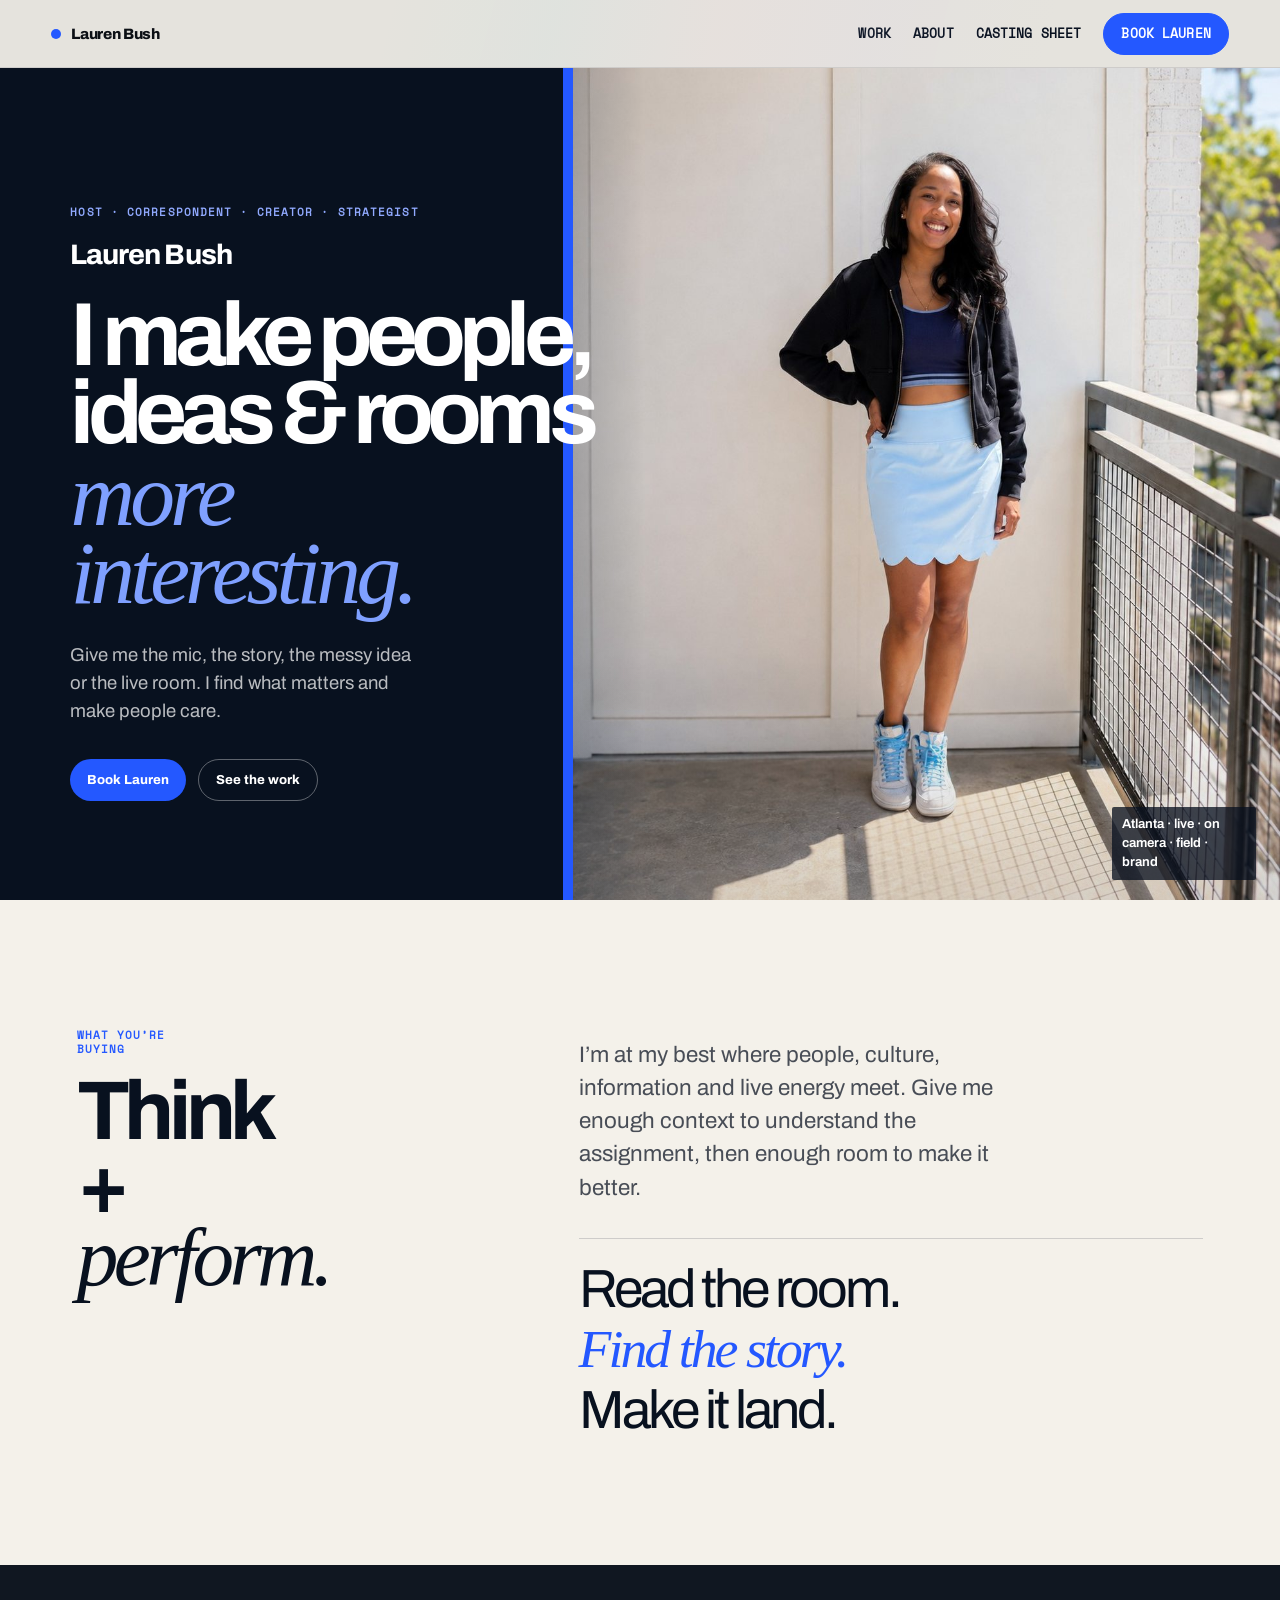
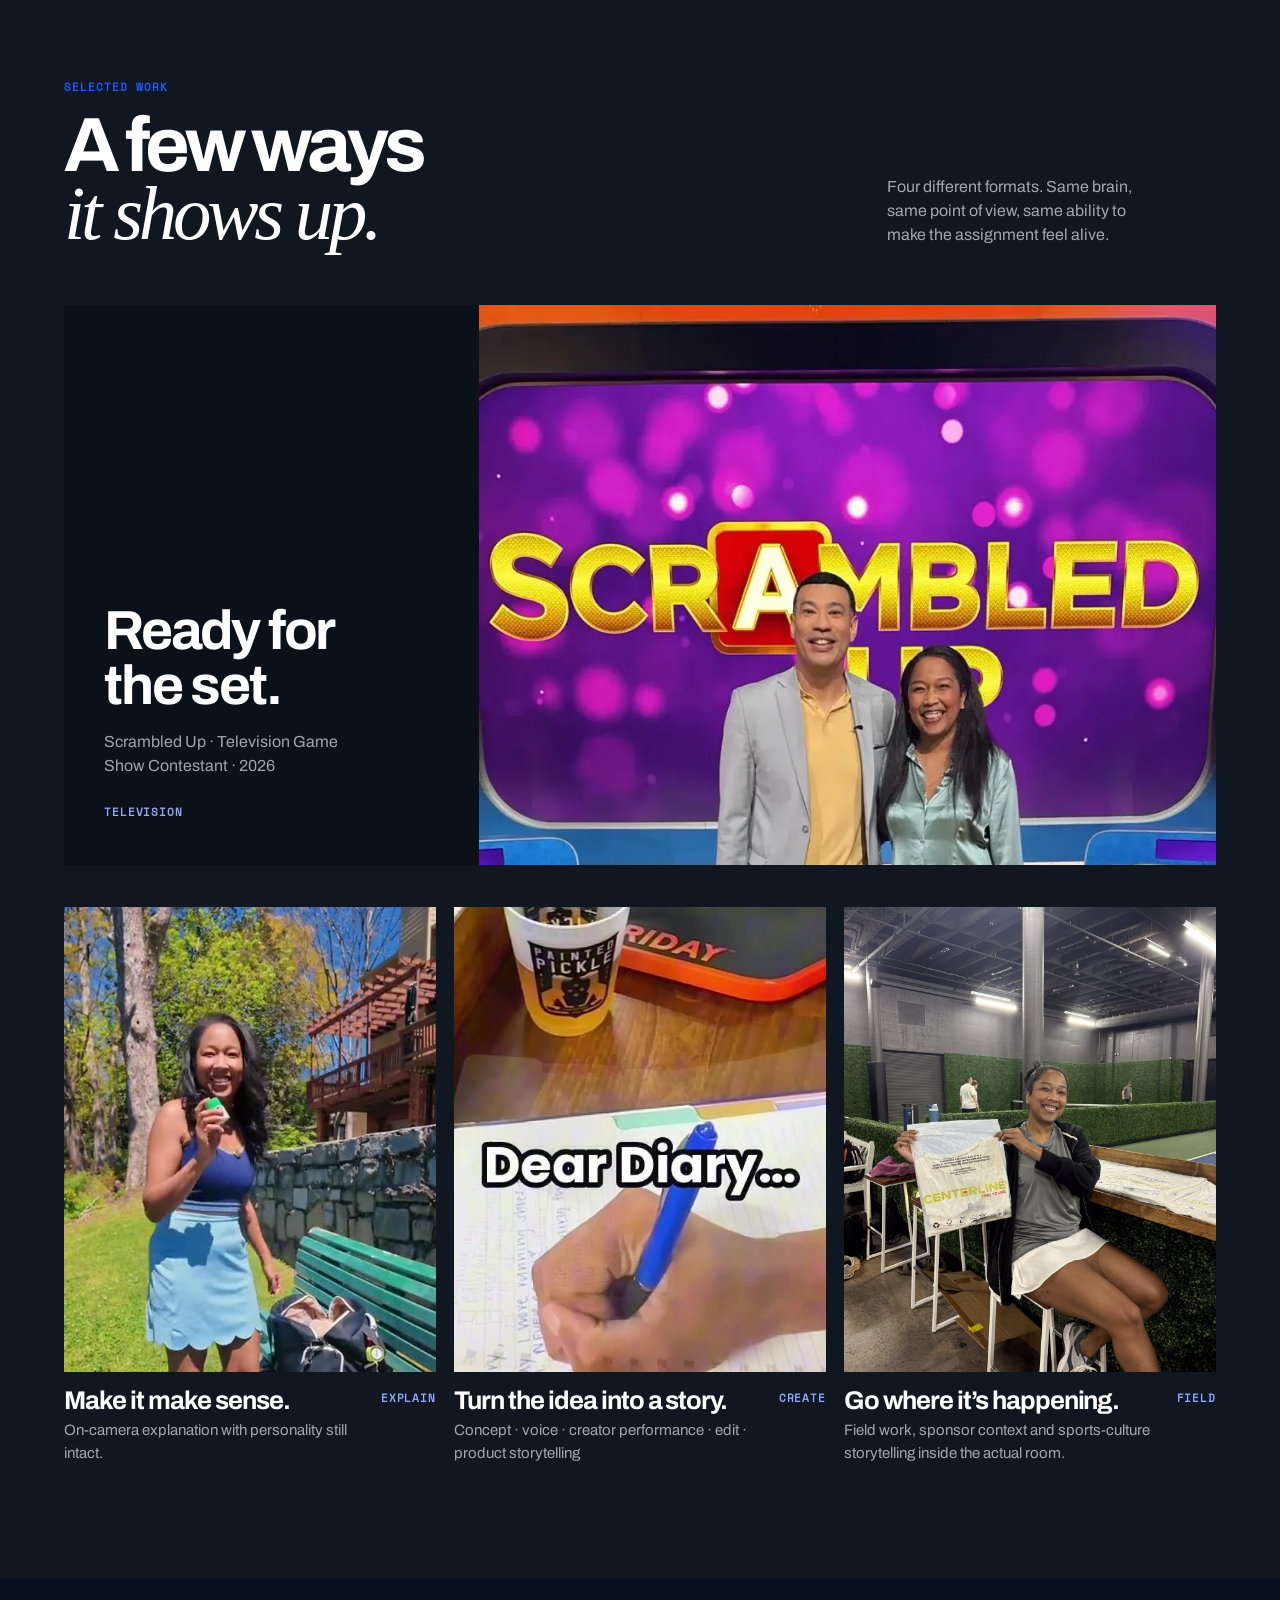
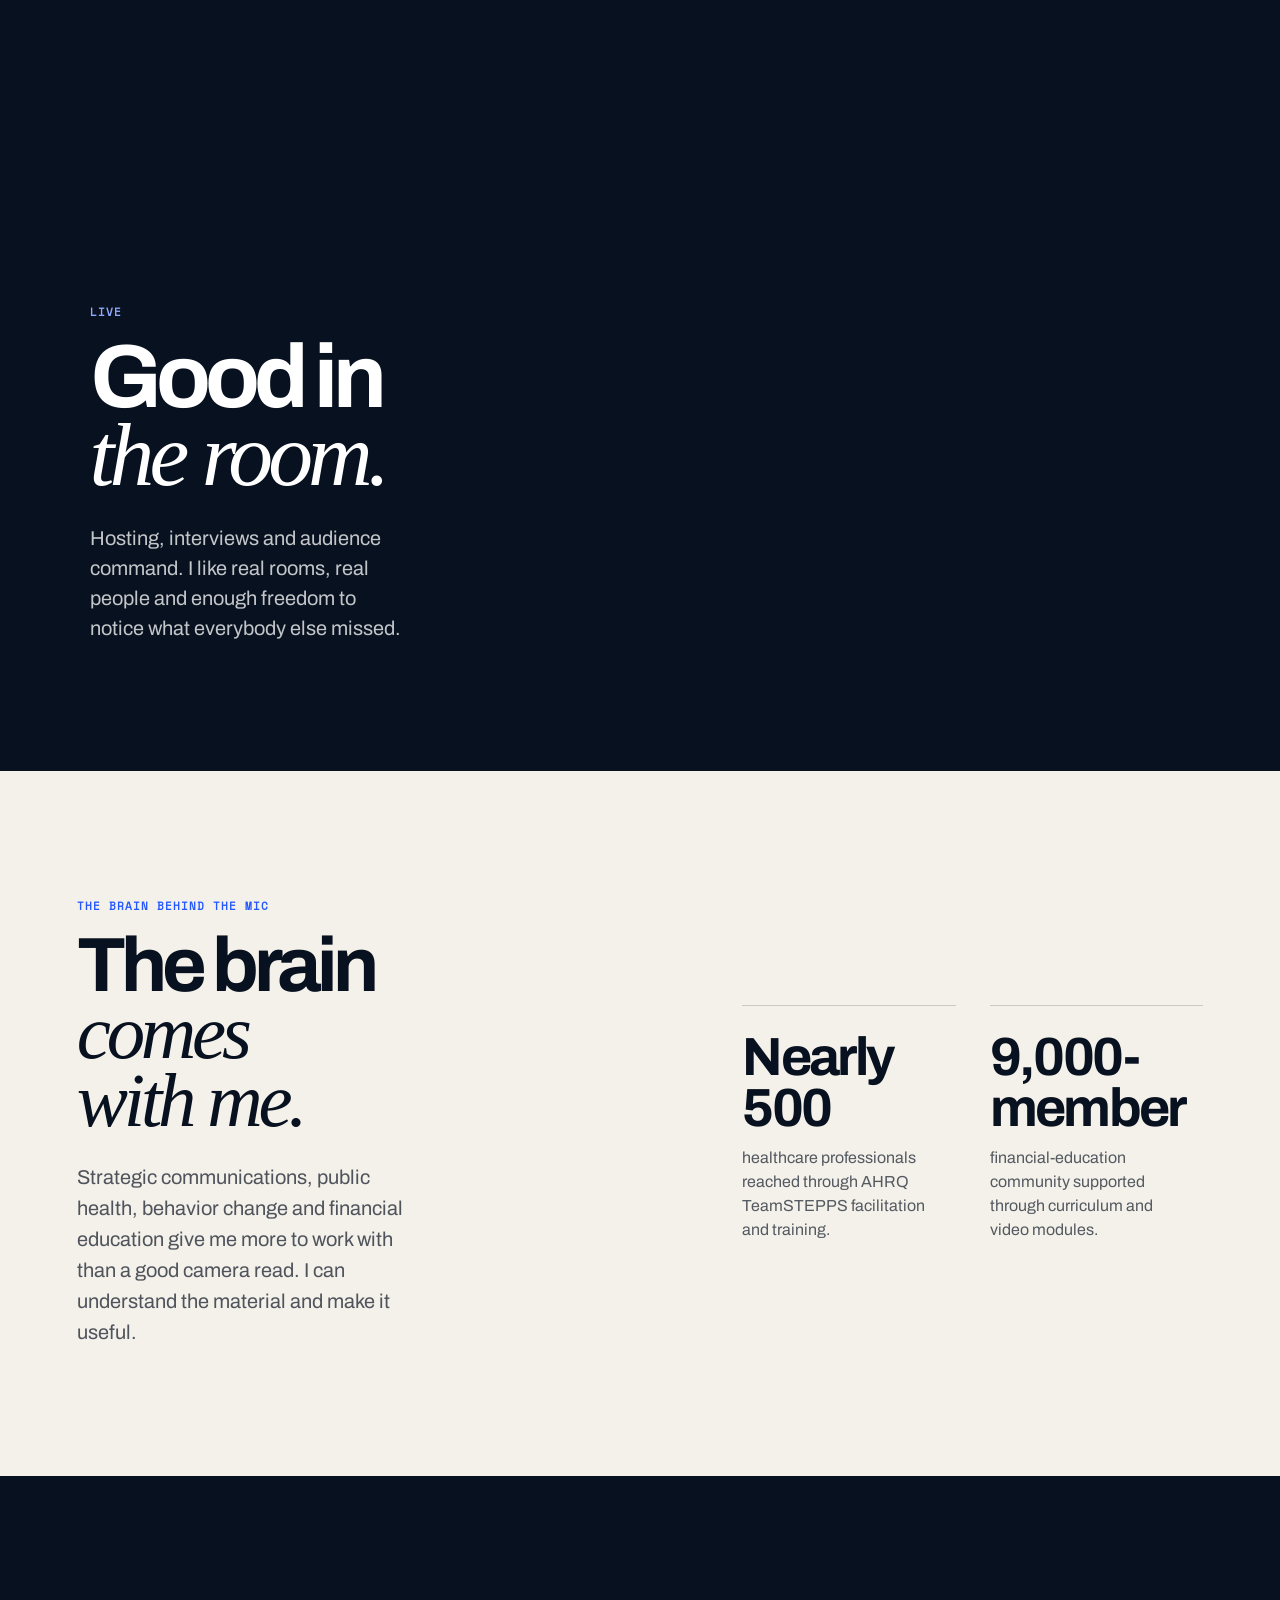
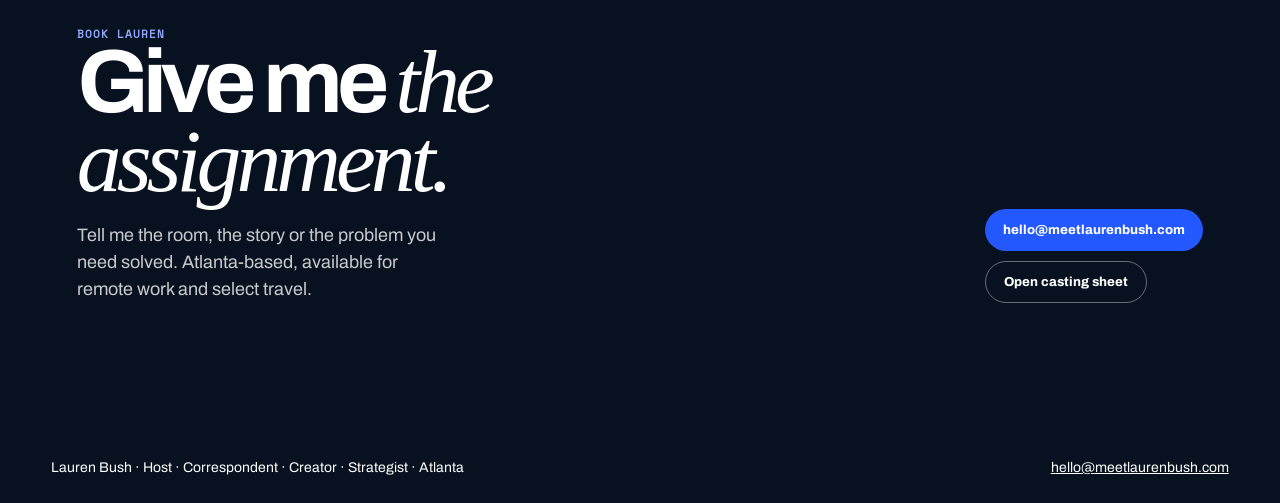
==== commit a720fc1f: "Fix mobile live image and final homepage cleanup" ====
--- a/index.html
+++ b/index.html
@@ -175,6 +175,7 @@
 <link rel="stylesheet" href="assets/css/a5215-editorial-rhythm.css?v=a5215-20260927">
 <link rel="stylesheet" href="assets/css/a5216-image-qa.css?v=a5216-20260927">
 <link rel="stylesheet" href="assets/css/a5217-clean-finish.css?v=a5217-20260927">
+<link rel="stylesheet" href="assets/css/a5218-last-cleanup.css?v=a5218-20260927">
 </head>
 <body class="home-v2">
 <a class="skip" href="#main">Skip to content</a>
@@ -243,7 +244,7 @@
 </section>
 
 <section class="v2-live" aria-labelledby="live-title">
-  <div class="v2-live-photo"><img src="assets/img/host-celsius-wide-a52.jpg" alt="Lauren Bush hosting live with a microphone in the venue." loading="lazy" decoding="async"></div>
+  <div class="v2-live-photo"><picture><source media="(max-width: 900px)" srcset="assets/img/host-celsius-main-a52.jpg"><img src="assets/img/host-celsius-wide-a52.jpg" alt="Lauren Bush hosting live with a microphone in the venue." loading="lazy" decoding="async"></picture></div>
   <div class="v2-live-copy">
     <p class="v2-section-label">Live</p>
     <h2 id="live-title">Good in <em>the room.</em></h2>
--- a/assets/css/a5218-last-cleanup.css
+++ b/assets/css/a5218-last-cleanup.css
@@ -0,0 +1,140 @@
+/* A5.21.8 — LAST CLEANUP
+   Fix the remaining visual snags found in the successful full-site QA:
+   mobile live crop, mobile depth stacking, portrait evidence media, and tiny action chrome. */
+
+/* Selected work: readable, deliberate action treatment */
+.cast58 .file-action small{display:none!important}
+.cast58 .file-action{
+  margin-top:12px!important;
+  justify-self:start!important;
+  text-align:left!important;
+}
+.cast58 .file-action .file-link{
+  display:inline-block!important;
+  width:auto!important;
+  padding:0 0 4px!important;
+  border:0!important;
+  border-bottom:1px solid currentColor!important;
+  background:transparent!important;
+  font-size:12px!important;
+  font-weight:700!important;
+  letter-spacing:0!important;
+  text-transform:none!important;
+}
+
+/* Homepage card text should not disappear into the layout. */
+.v2-work-meta p{
+  font-size:15px!important;
+  line-height:1.5!important;
+}
+.v2-work-meta small{
+  font-size:11px!important;
+}
+
+/* Mobile only */
+@media(max-width:900px){
+  /* Scrambled: fill the frame while keeping both faces safe. */
+  .v2-work-card:nth-child(1) .v2-work-media{
+    aspect-ratio:4/3!important;
+    overflow:hidden!important;
+  }
+  .v2-work-card:nth-child(1) .v2-work-media img{
+    width:100%!important;
+    height:100%!important;
+    object-fit:cover!important;
+    object-position:center 31%!important;
+  }
+
+  /* The brain section must actually stack, not impersonate a newspaper column. */
+  .v2-depth-wrap{
+    display:block!important;
+    width:100%!important;
+  }
+  .v2-depth-copy,
+  .v2-depth-stats{
+    width:100%!important;
+    max-width:none!important;
+  }
+  .v2-depth-stats{
+    display:block!important;
+    margin-top:44px!important;
+  }
+  .v2-stat{
+    display:block!important;
+    width:100%!important;
+    padding:20px 0 22px!important;
+  }
+  .v2-stat strong,
+  .v2-stat span{
+    display:block!important;
+    width:100%!important;
+    max-width:31ch!important;
+  }
+
+  /* Casting cards: larger copy, fewer micro labels. */
+  .cast58 .file-copy h3{
+    font-size:30px!important;
+    line-height:1!important;
+  }
+  .cast58 .file-copy p{
+    font-size:15px!important;
+    line-height:1.5!important;
+  }
+  .cast58 .file-copy .mono{
+    font-size:10px!important;
+  }
+  .cast58 .file-action .file-link{
+    font-size:13px!important;
+  }
+
+  /* Project evidence: match the container to the actual media orientation.
+     This removes the weird half-black / half-image treatment on mobile. */
+  .project-file.scrambled-file .evidence-media,
+  .project-file.wimpb-file .evidence-media,
+  .project-file.montis-file .evidence-media{
+    min-height:0!important;
+    height:auto!important;
+    aspect-ratio:9/16!important;
+    max-height:680px!important;
+    background:#101721!important;
+  }
+  .project-file.centerline-file .evidence-media{
+    min-height:0!important;
+    height:auto!important;
+    aspect-ratio:16/10!important;
+    background:#eef1f5!important;
+  }
+  .project-file .evidence-media img,
+  .project-file .evidence-media video{
+    position:absolute!important;
+    inset:0!important;
+    left:0!important;
+    right:0!important;
+    top:0!important;
+    bottom:0!important;
+    width:100%!important;
+    height:100%!important;
+    margin:0!important;
+    transform:none!important;
+    object-position:center!important;
+  }
+  .project-file.scrambled-file .evidence-media img,
+  .project-file.wimpb-file .evidence-media video,
+  .project-file.montis-file .evidence-media video{
+    object-fit:contain!important;
+  }
+  .project-file.centerline-file .evidence-media img{
+    object-fit:cover!important;
+  }
+}
+
+@media(max-width:560px){
+  .v2-work-meta p{font-size:15px!important}
+  .v2-work-meta small{font-size:10px!important}
+  .cast58 .file-list{gap:38px!important}
+  .cast58 .file-row{padding-bottom:28px!important}
+  .project-file .evidence-copy h2{
+    font-size:48px!important;
+    line-height:.94!important;
+  }
+}
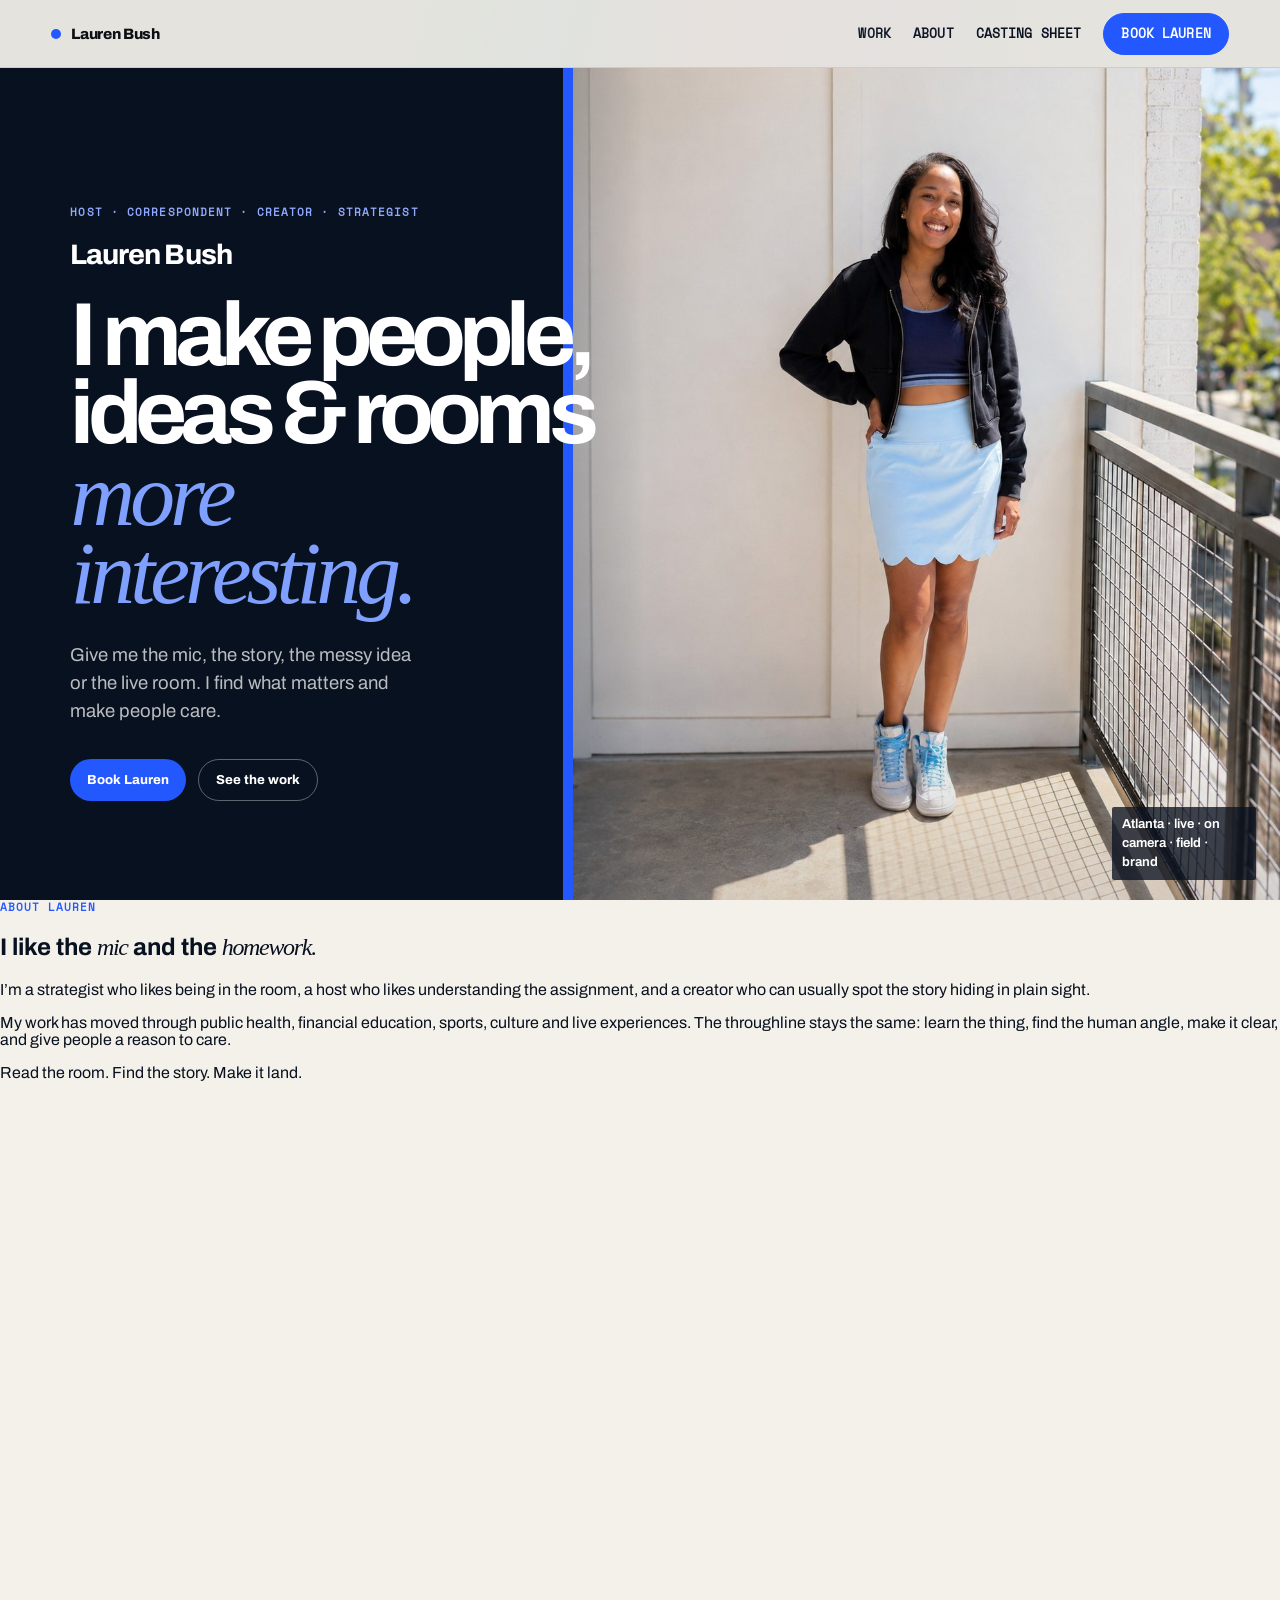
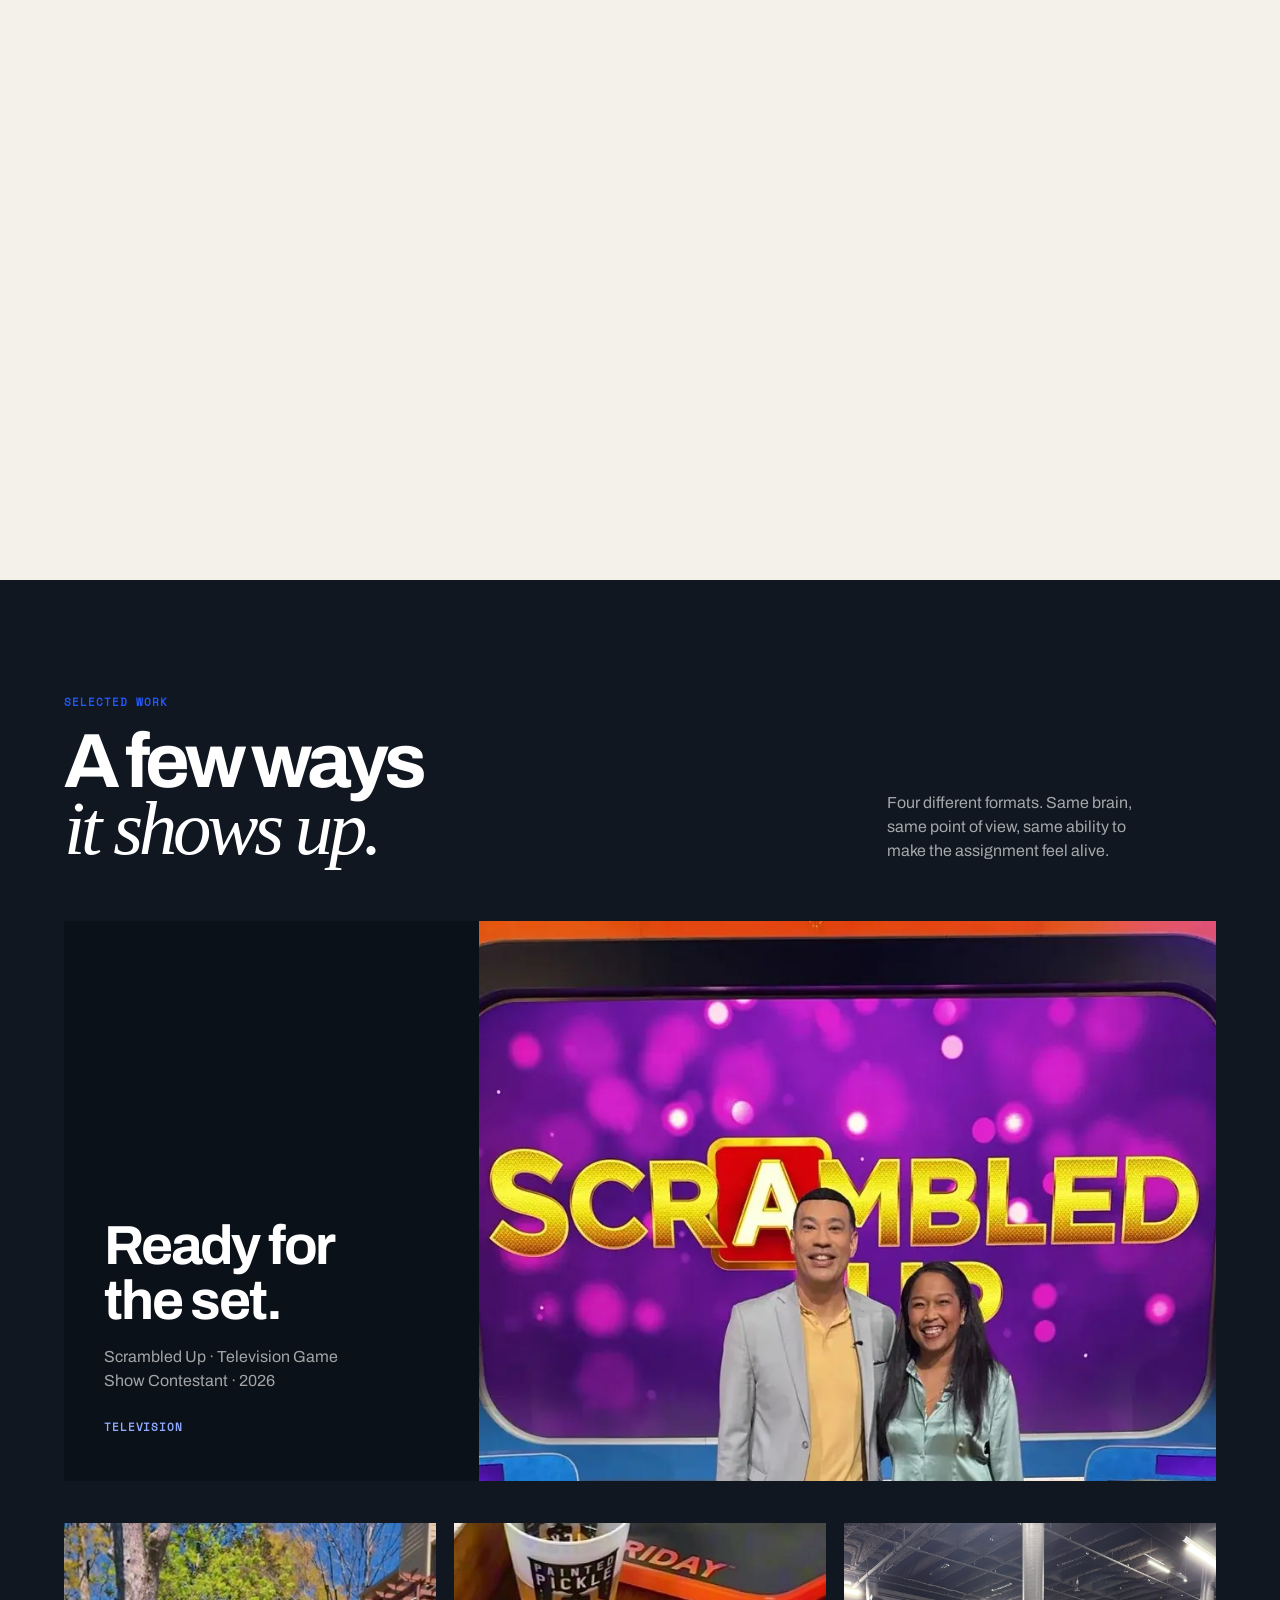
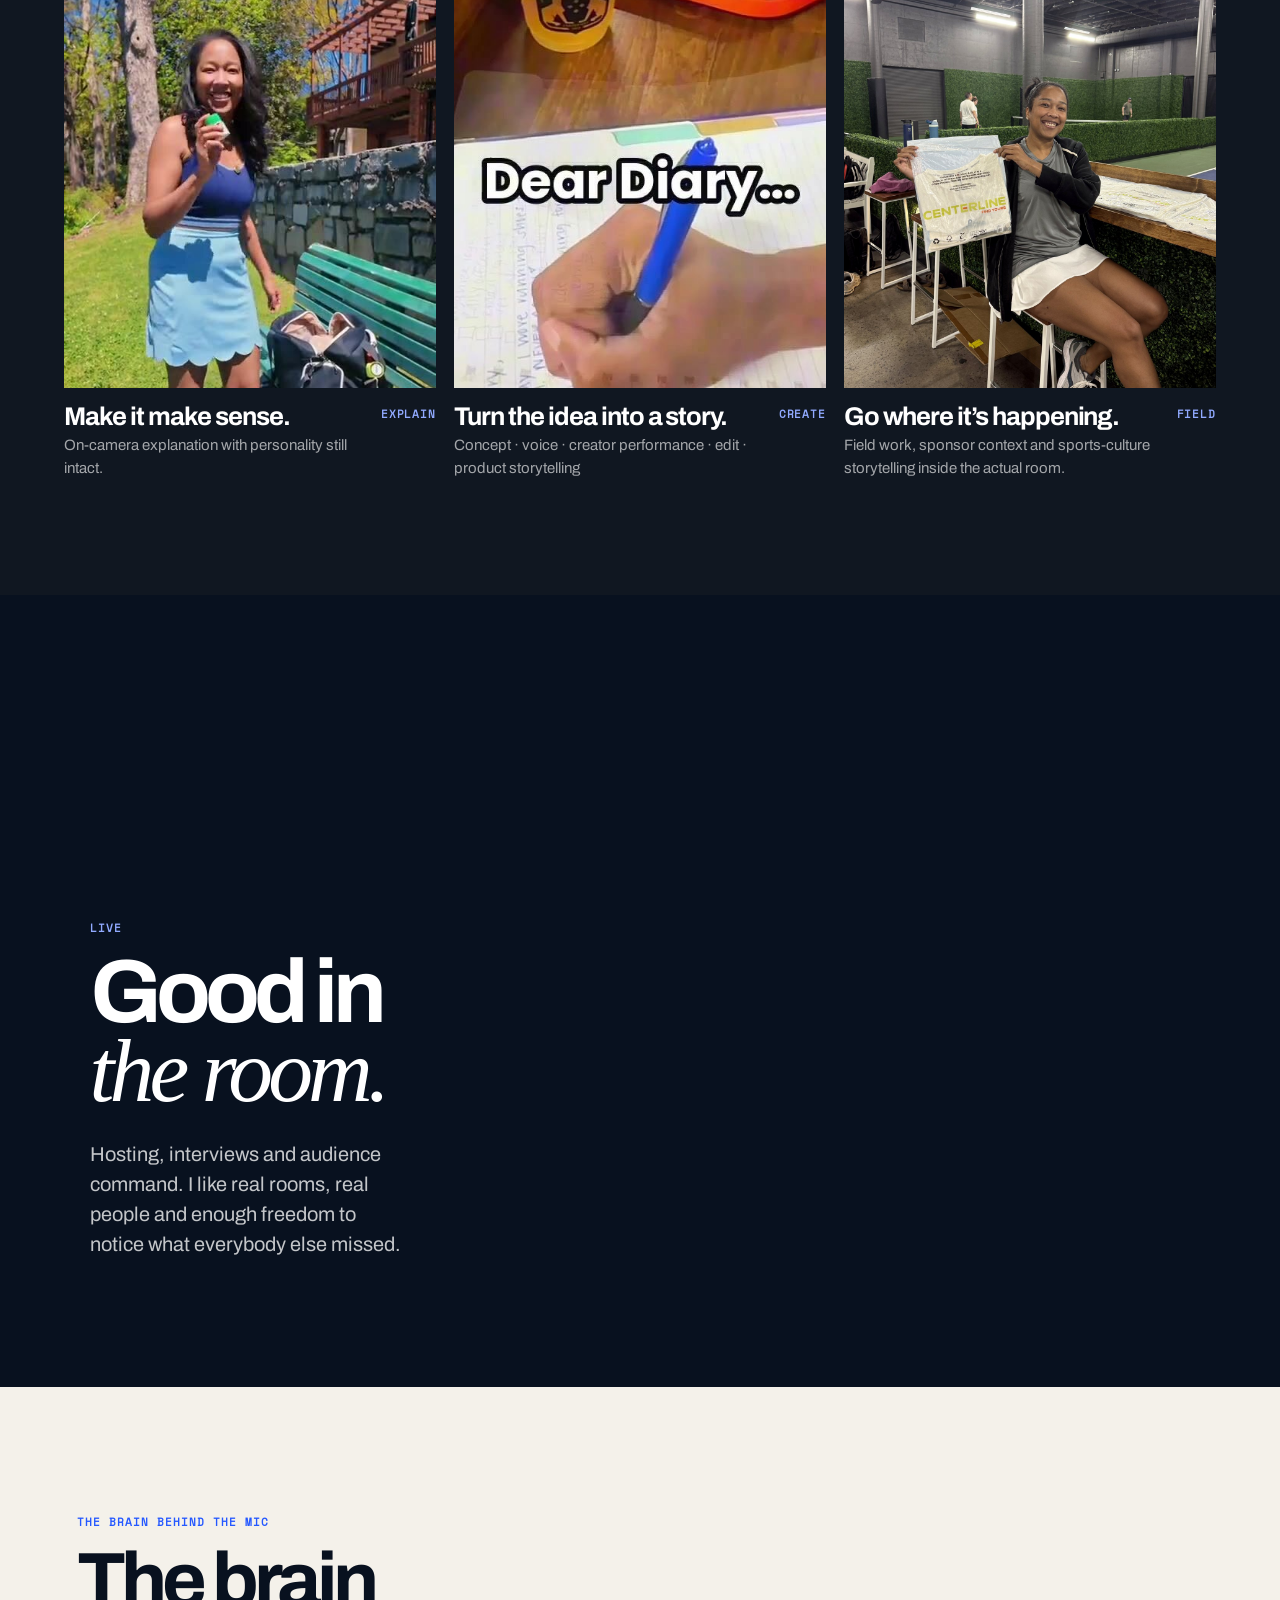
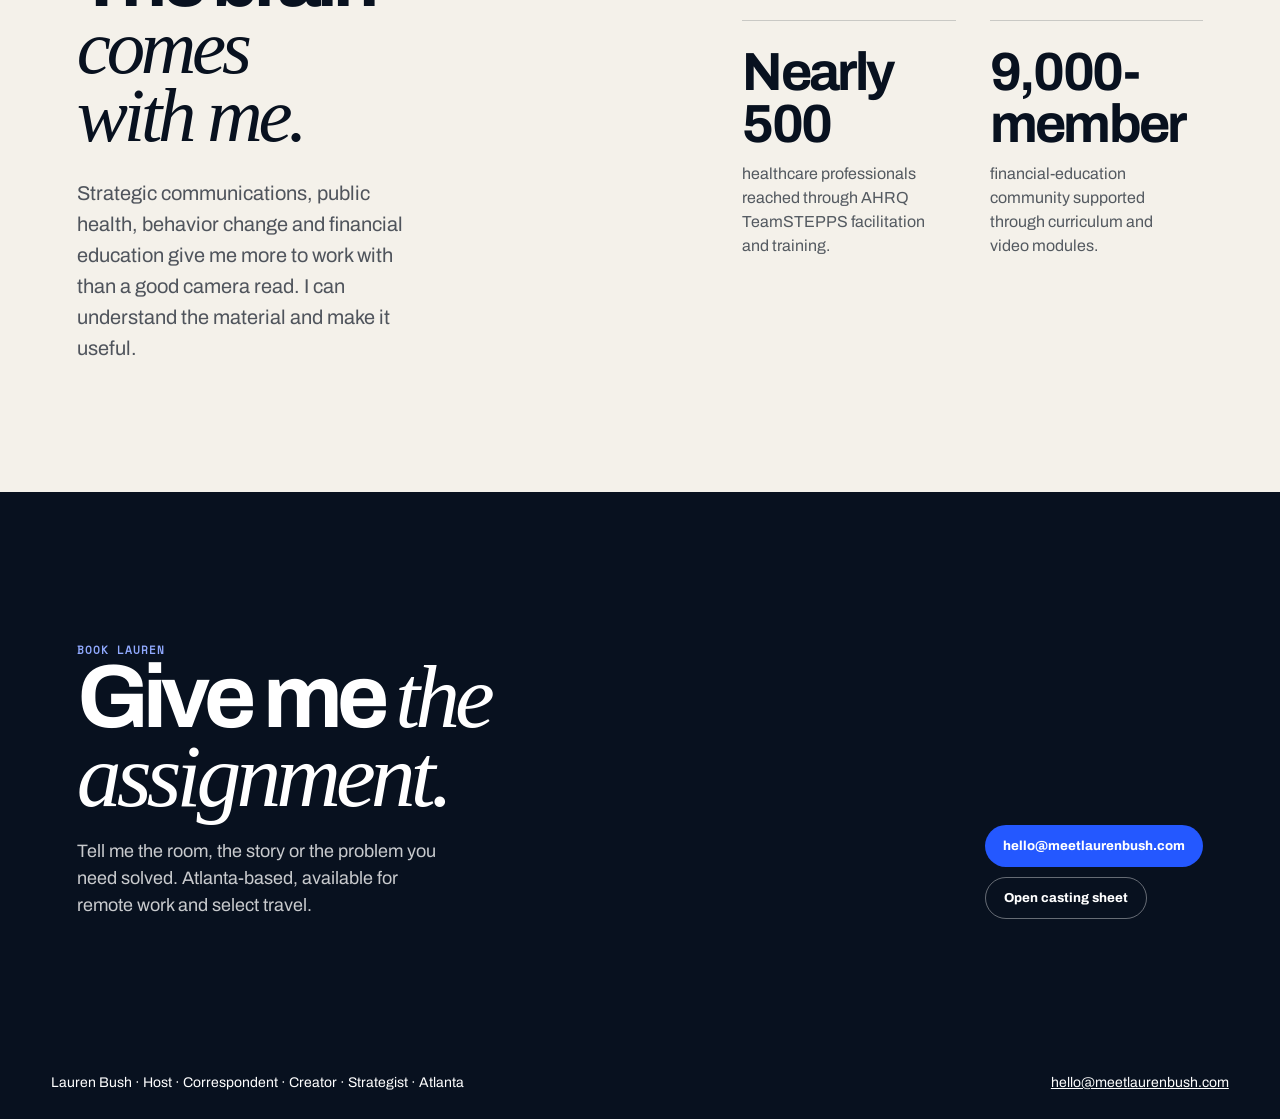
==== commit cd6b82d2: "Replace engine block with Lauren About intro" ====
--- a/index.html
+++ b/index.html
@@ -207,15 +207,21 @@
   </div>
 </section>
 
-<section class="v2-engine" id="engine" aria-labelledby="engine-title">
-  <div class="v2-engine-intro">
-    <p class="v2-section-label">What you’re buying</p>
-    <h2 id="engine-title">Think + <em>perform.</em></h2>
-  </div>
-  <div class="v2-engine-copy">
-    <p>I’m at my best where people, culture, information and live energy meet. Give me enough context to understand the assignment, then enough room to make it better.</p>
-    <div class="v3-engine-lines" aria-label="Lauren’s working style"><p>Read the room.</p><p>Find the story.</p><p>Make it land.</p></div>
-  </div>
+<section class="v2-about" id="engine" aria-labelledby="about-title">
+  <div class="v2-about-copy">
+    <p class="v2-section-label">About Lauren</p>
+    <h2 id="about-title">I like the <em>mic</em> and the <em>homework.</em></h2>
+    <p class="v2-about-lead">I’m a strategist who likes being in the room, a host who likes understanding the assignment, and a creator who can usually spot the story hiding in plain sight.</p>
+    <p>My work has moved through public health, financial education, sports, culture and live experiences. The throughline stays the same: learn the thing, find the human angle, make it clear, and give people a reason to care.</p>
+    <div class="v2-about-signature" aria-label="Lauren's working style">
+      <span>Read the room.</span>
+      <span>Find the story.</span>
+      <span>Make it land.</span>
+    </div>
+  </div>
+  <figure class="v2-about-photo">
+    <img src="assets/img/lauren-about-rooftop.webp" width="800" height="1067" alt="Lauren Bush on a rooftop in a white top with gold jewelry." loading="lazy" decoding="async">
+  </figure>
 </section>
 
 <section class="v2-work" id="work" aria-labelledby="work-title">
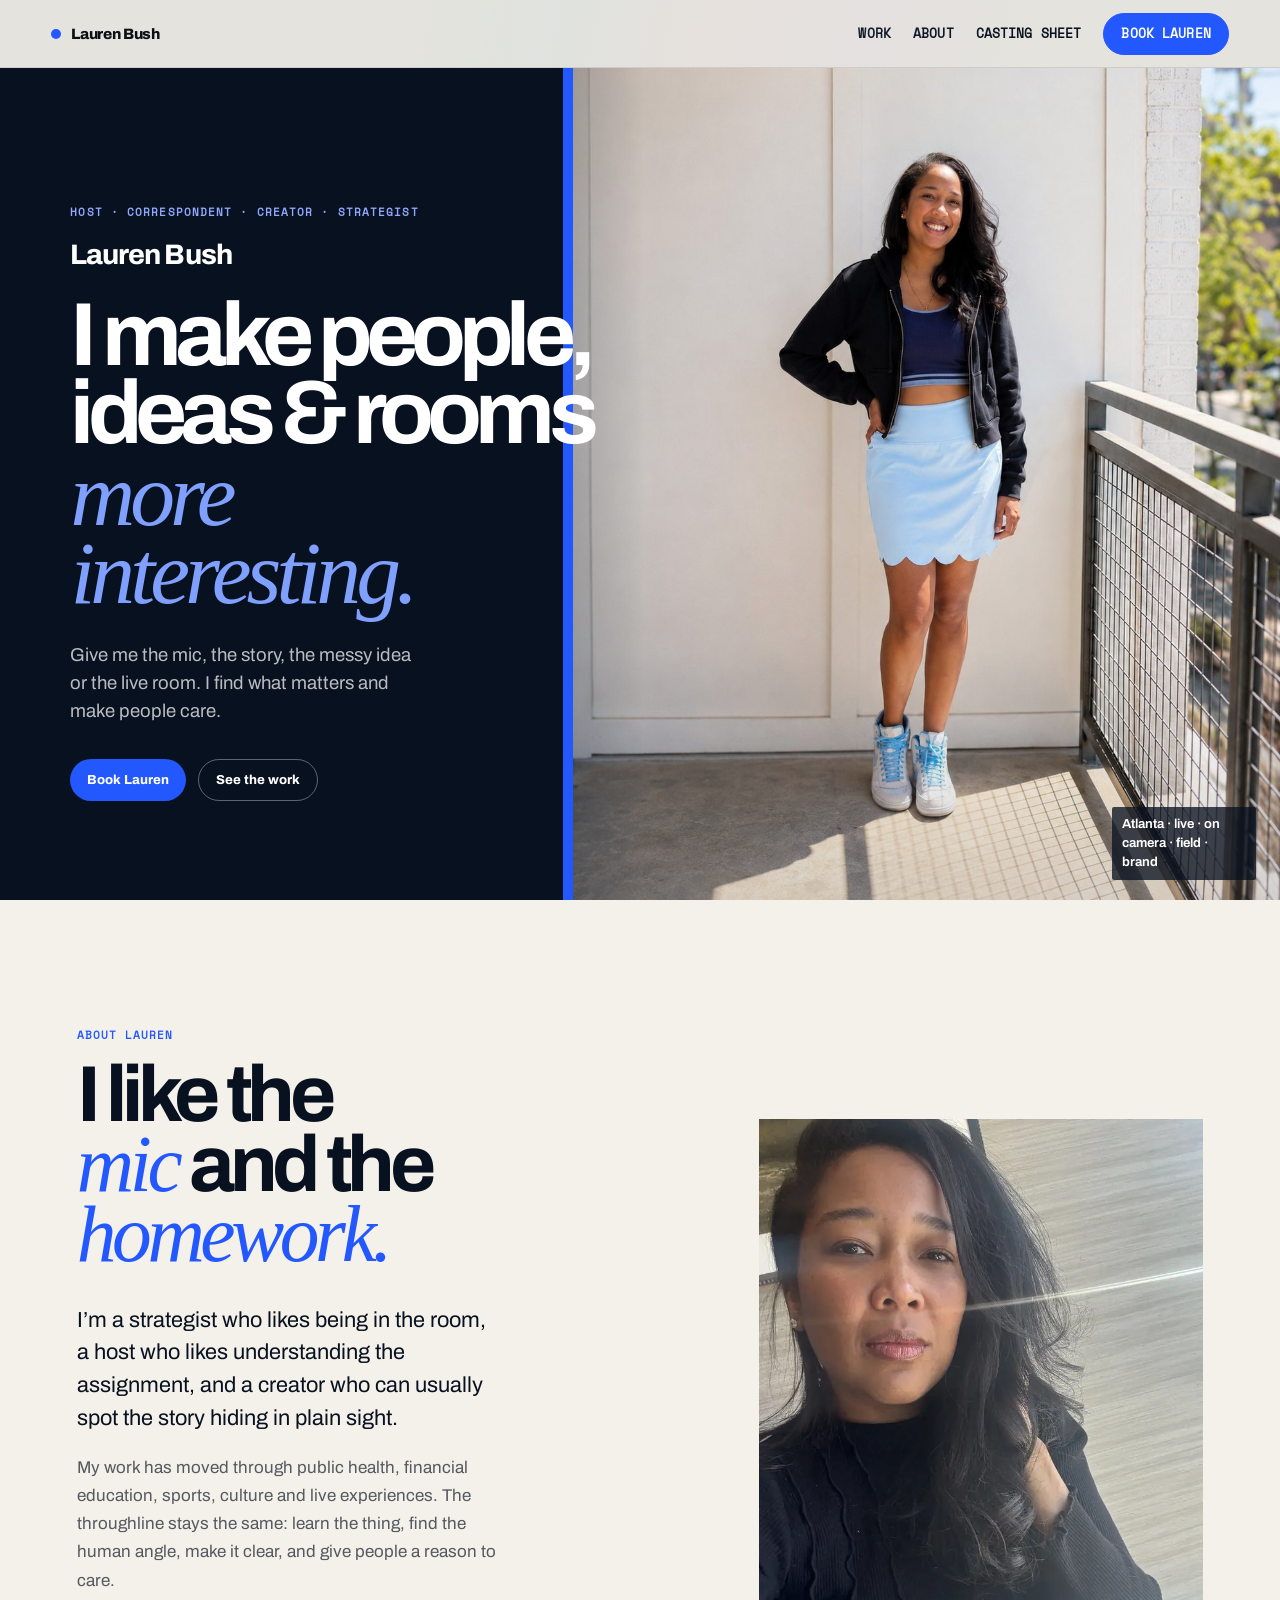
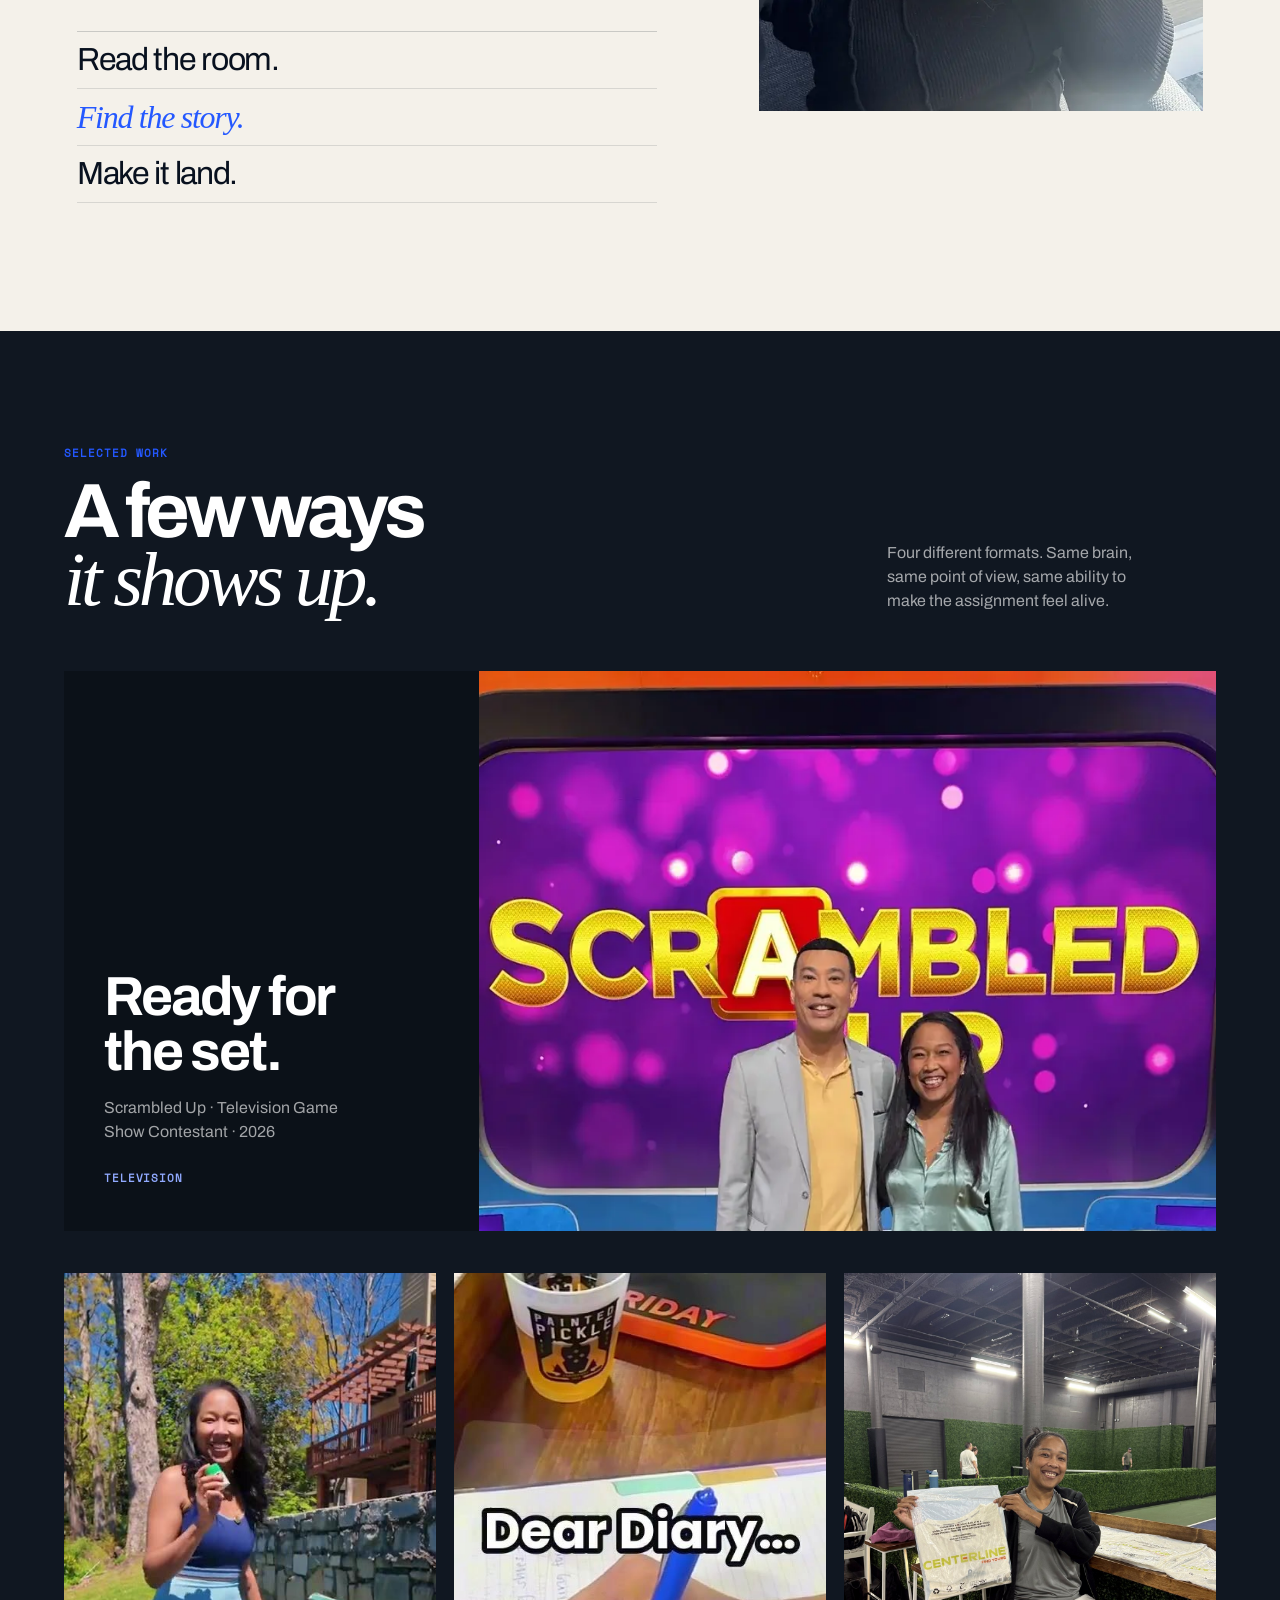
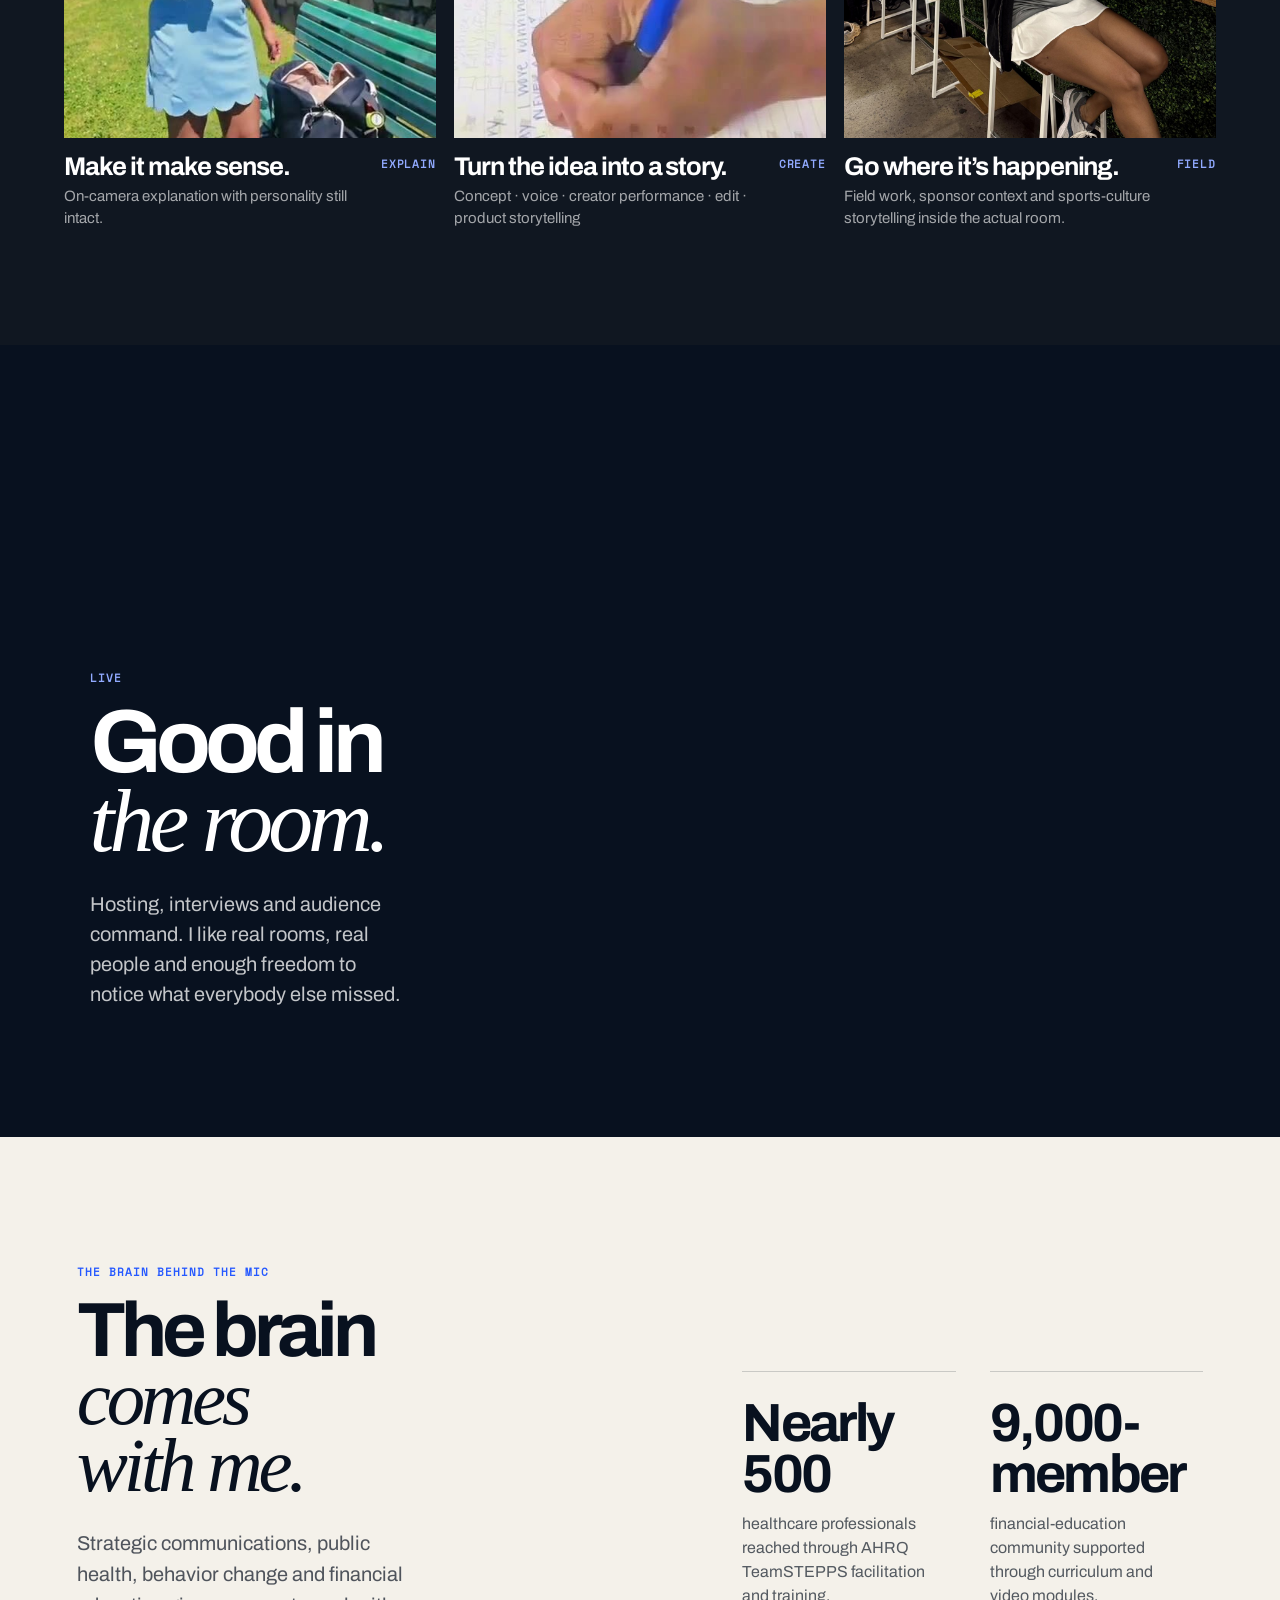
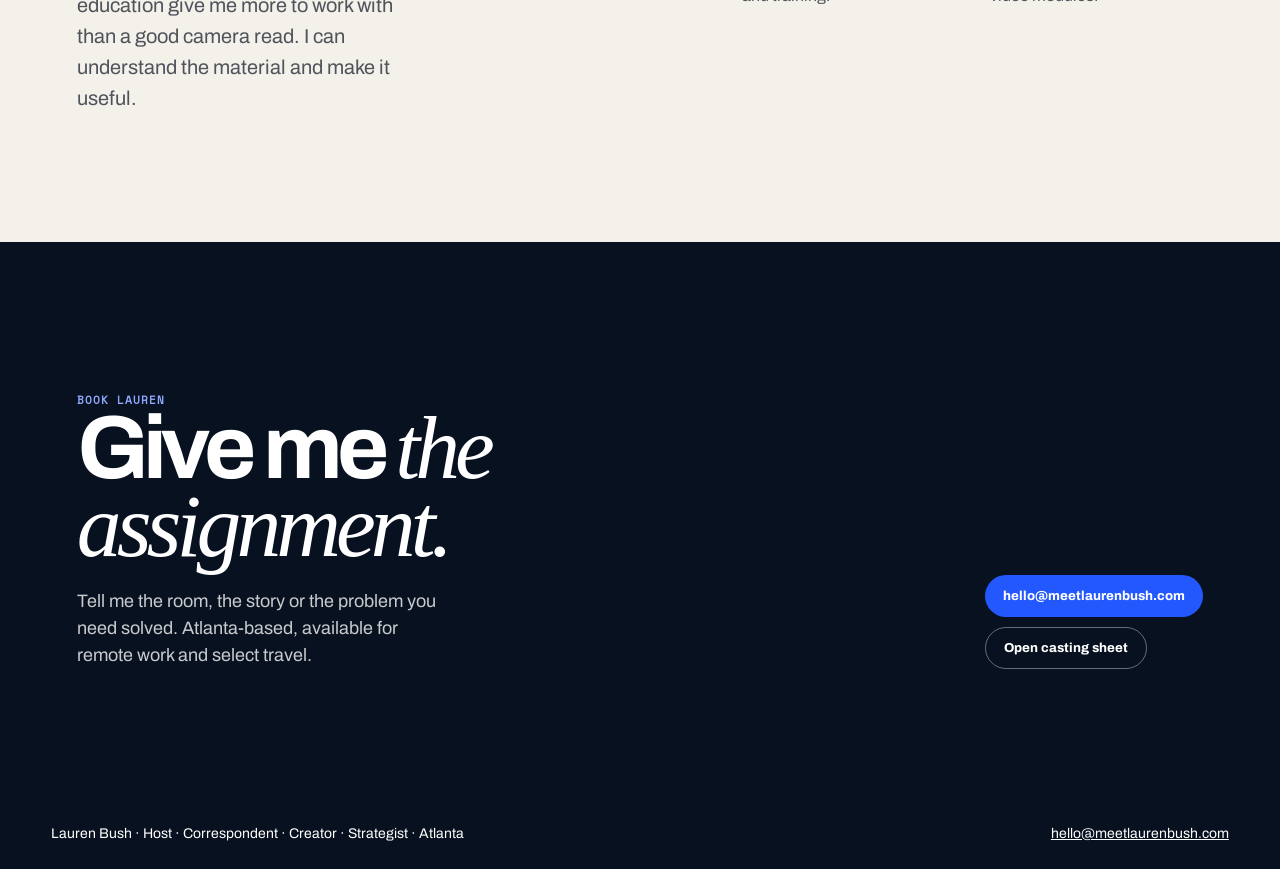
==== commit 1d6a04c7: "Fix corrupted About portrait on homepage" ====
--- a/index.html
+++ b/index.html
@@ -220,7 +220,12 @@
     </div>
   </div>
   <figure class="v2-about-photo">
-    <img src="assets/img/lauren-about-rooftop.webp" width="800" height="1067" alt="Lauren Bush on a rooftop in a white top with gold jewelry." loading="lazy" decoding="async">
+    <img src="assets/img/lauren-black-top.webp"
+      srcset="assets/img/a5103/lauren-black-top-360.webp 360w, assets/img/a5103/lauren-black-top-720.webp 720w, assets/img/a5103/lauren-black-top-1080.webp 1080w, assets/img/lauren-black-top.webp 1152w"
+      sizes="(max-width: 900px) 100vw, 36vw"
+      width="1152" height="1536"
+      alt="Lauren Bush in natural daylight wearing a black top, looking directly at the camera."
+      loading="lazy" decoding="async">
   </figure>
 </section>
 
--- a/assets/css/a5218-last-cleanup.css
+++ b/assets/css/a5218-last-cleanup.css
@@ -138,3 +138,123 @@
     line-height:.94!important;
   }
 }
+
+
+/* ABOUT LAUREN — the bridge between the headline and the receipts */
+.v2-about{
+  padding:clamp(94px,10vw,158px) clamp(24px,6vw,94px)!important;
+  display:grid!important;
+  grid-template-columns:minmax(0,1.02fr) minmax(340px,.78fr)!important;
+  gap:clamp(54px,8vw,126px)!important;
+  align-items:center!important;
+  background:#f4f1ea!important;
+}
+.v2-about-copy{
+  max-width:720px!important;
+}
+.v2-about h2{
+  margin:0!important;
+  max-width:9ch!important;
+  font-size:clamp(58px,6.2vw,98px)!important;
+  line-height:.88!important;
+  letter-spacing:-.067em!important;
+  text-wrap:balance!important;
+}
+.v2-about h2 em{
+  font-family:Georgia,'Times New Roman',serif!important;
+  font-style:italic!important;
+  font-weight:400!important;
+  color:#2458ff!important;
+  letter-spacing:-.055em!important;
+}
+.v2-about-lead{
+  margin:34px 0 0!important;
+  max-width:35ch!important;
+  font-size:clamp(20px,1.7vw,25px)!important;
+  line-height:1.5!important;
+  color:#08111f!important;
+}
+.v2-about-copy>p:not(.v2-section-label):not(.v2-about-lead){
+  margin:20px 0 0!important;
+  max-width:42ch!important;
+  font-size:17px!important;
+  line-height:1.65!important;
+  color:rgba(8,17,31,.68)!important;
+}
+.v2-about-signature{
+  margin-top:36px!important;
+  border-top:1px solid rgba(8,17,31,.18)!important;
+}
+.v2-about-signature span{
+  display:block!important;
+  padding:12px 0!important;
+  border-bottom:1px solid rgba(8,17,31,.12)!important;
+  font-size:clamp(24px,2.5vw,38px)!important;
+  line-height:1!important;
+  letter-spacing:-.04em!important;
+}
+.v2-about-signature span:nth-child(2){
+  font-family:Georgia,'Times New Roman',serif!important;
+  font-style:italic!important;
+  color:#2458ff!important;
+}
+.v2-about-photo{
+  margin:0!important;
+  width:100%!important;
+  max-width:510px!important;
+  justify-self:end!important;
+  aspect-ratio:3/4!important;
+  overflow:hidden!important;
+  background:#dfe5ee!important;
+}
+.v2-about-photo img{
+  width:100%!important;
+  height:100%!important;
+  object-fit:cover!important;
+  object-position:center 36%!important;
+  display:block!important;
+}
+
+@media(max-width:900px){
+  .v2-about{
+    display:block!important;
+    padding:78px 22px!important;
+  }
+  .v2-about-copy{
+    max-width:none!important;
+  }
+  .v2-about h2{
+    max-width:8ch!important;
+    font-size:clamp(56px,14vw,78px)!important;
+  }
+  .v2-about-lead{
+    font-size:19px!important;
+    max-width:31ch!important;
+  }
+  .v2-about-copy>p:not(.v2-section-label):not(.v2-about-lead){
+    font-size:16px!important;
+    max-width:35ch!important;
+  }
+  .v2-about-signature{
+    margin-top:30px!important;
+  }
+  .v2-about-signature span{
+    font-size:30px!important;
+  }
+  .v2-about-photo{
+    max-width:none!important;
+    width:100%!important;
+    aspect-ratio:4/5!important;
+    margin:42px 0 0!important;
+  }
+}
+
+@media(max-width:560px){
+  .v2-about{
+    padding-left:18px!important;
+    padding-right:18px!important;
+  }
+  .v2-about-photo{
+    aspect-ratio:3/4!important;
+  }
+}
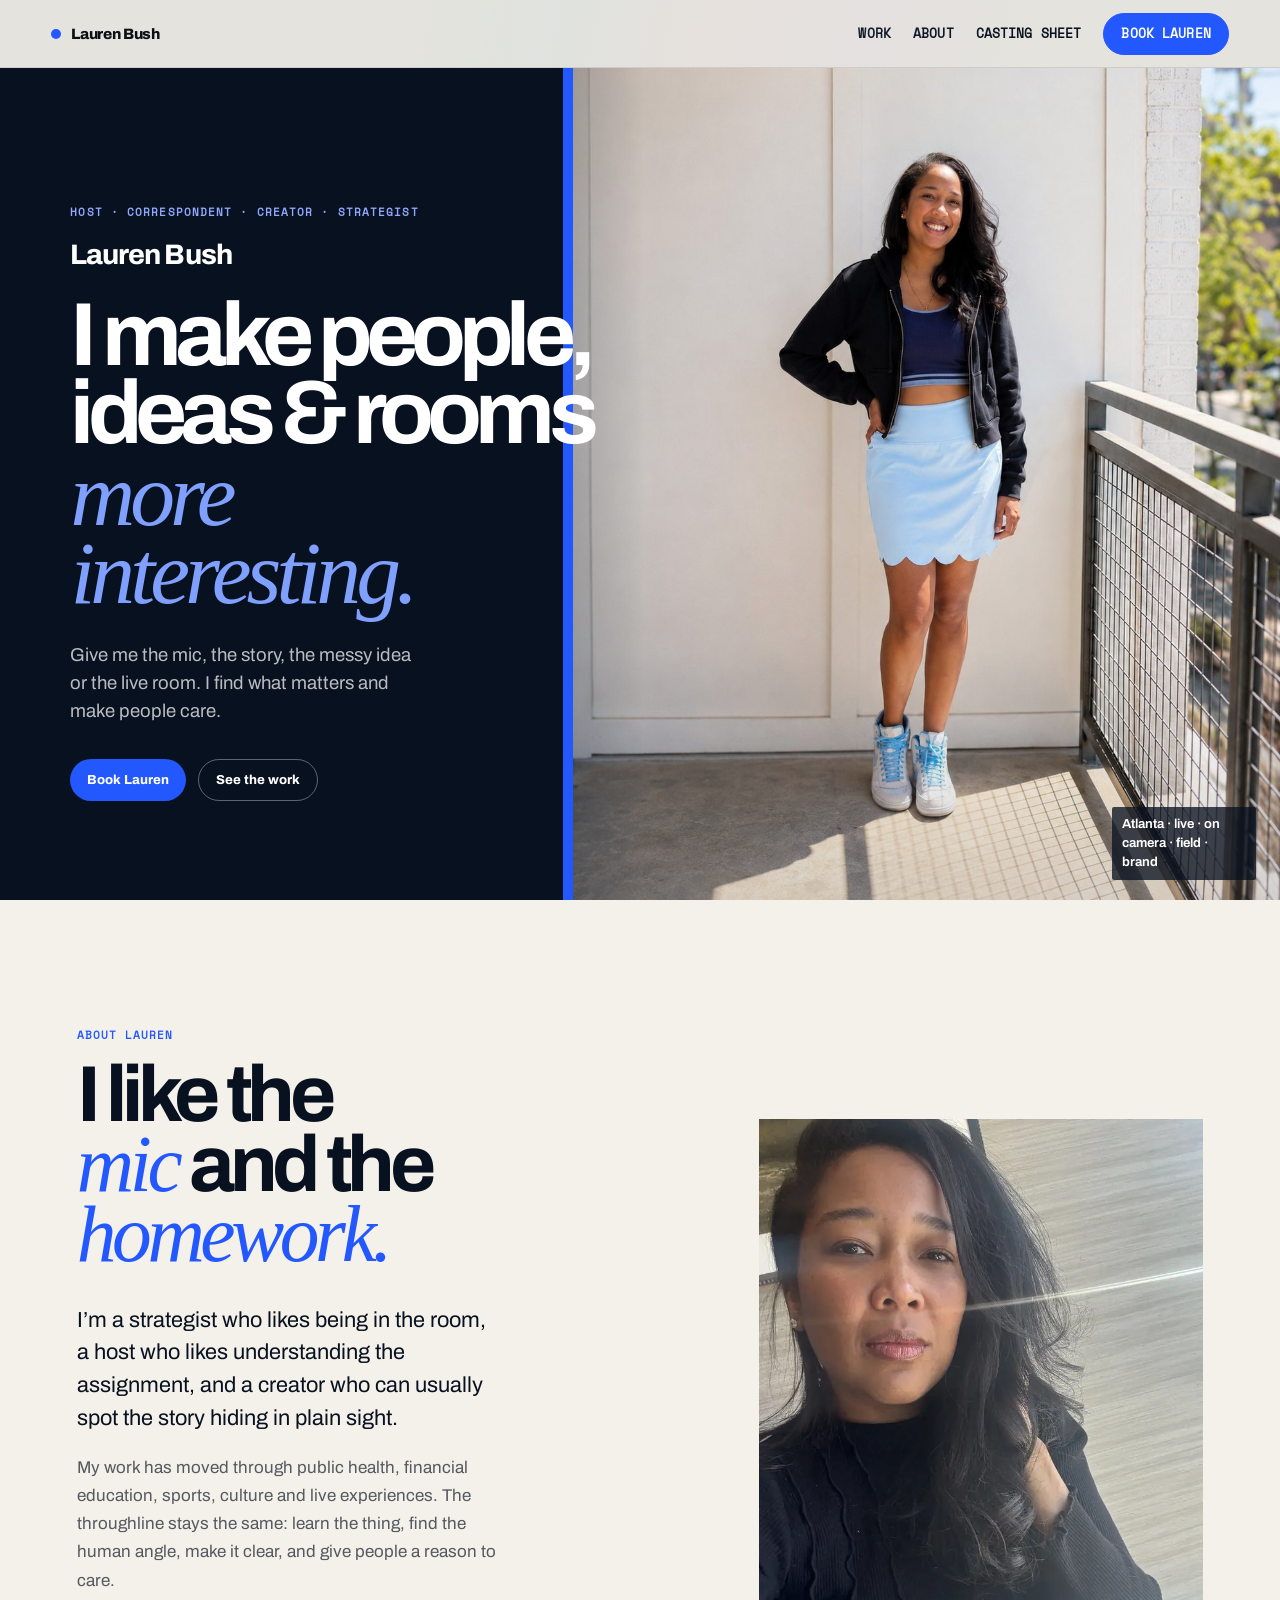
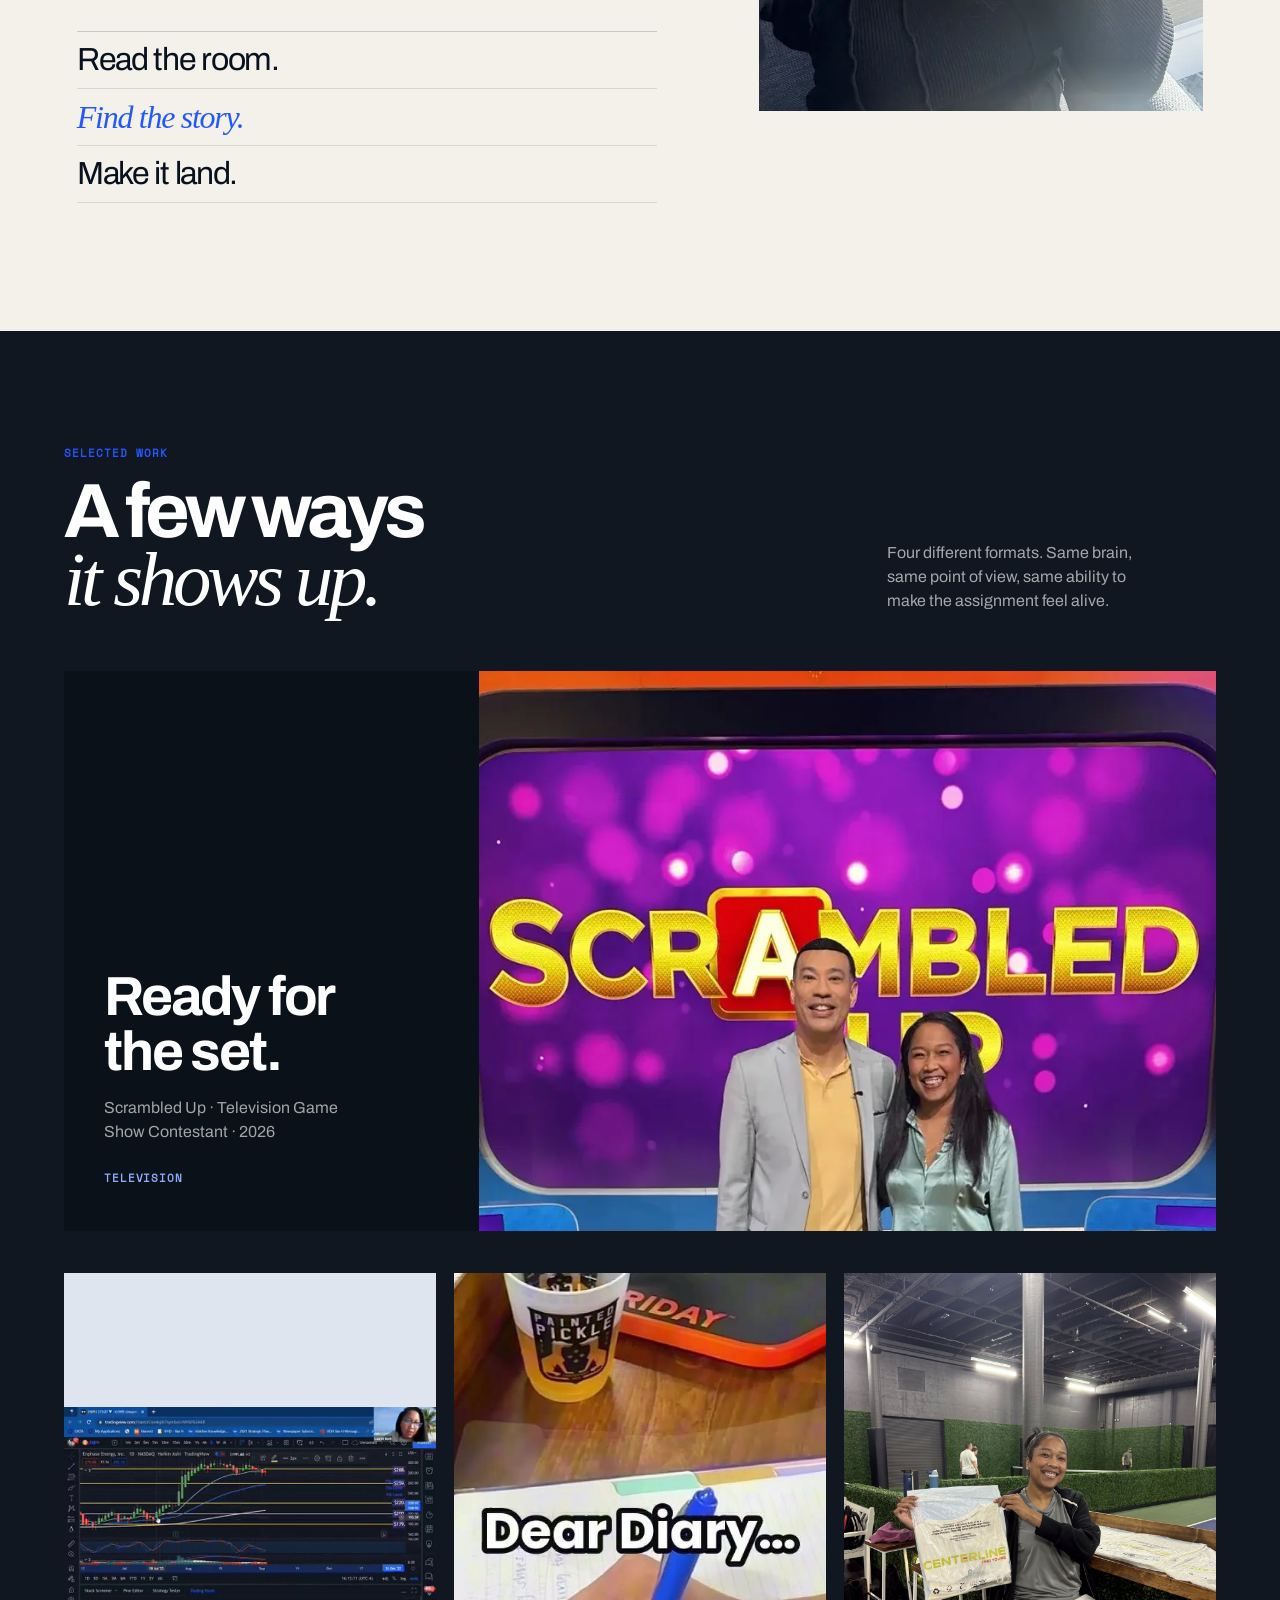
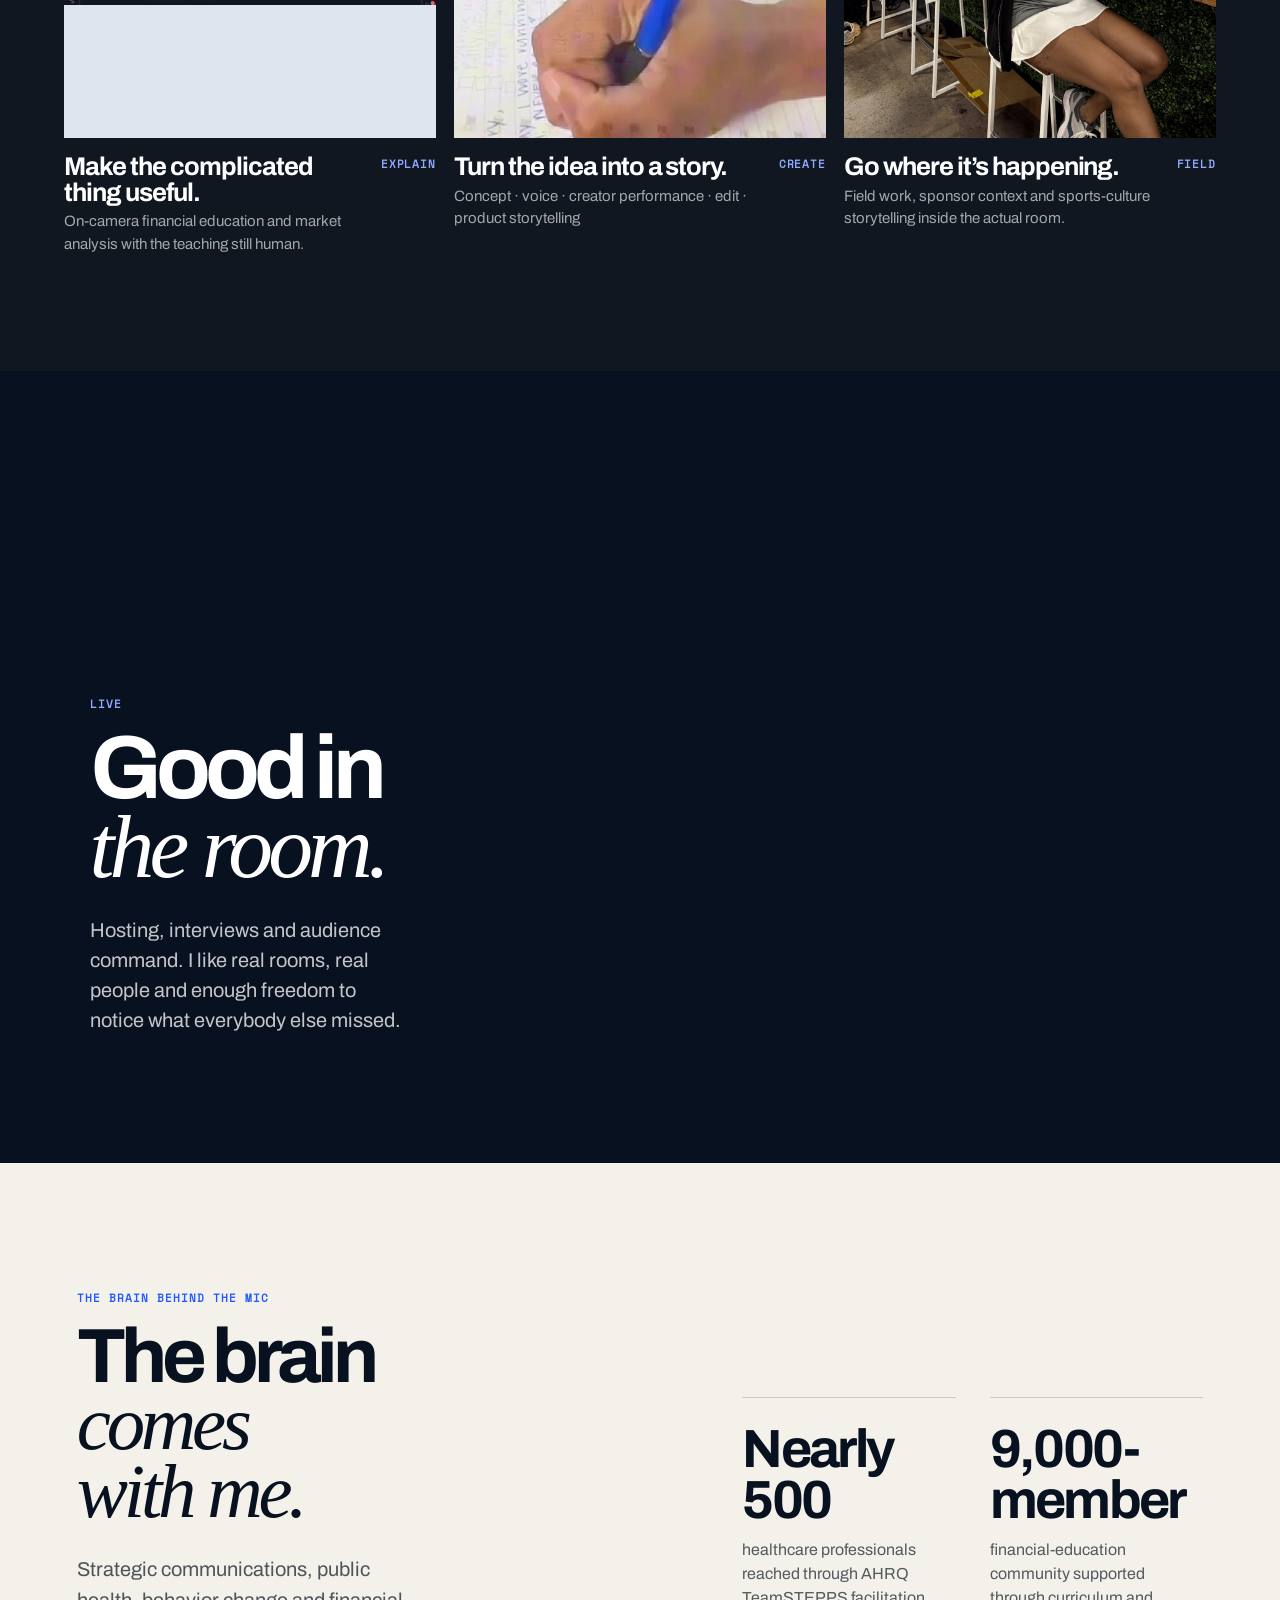
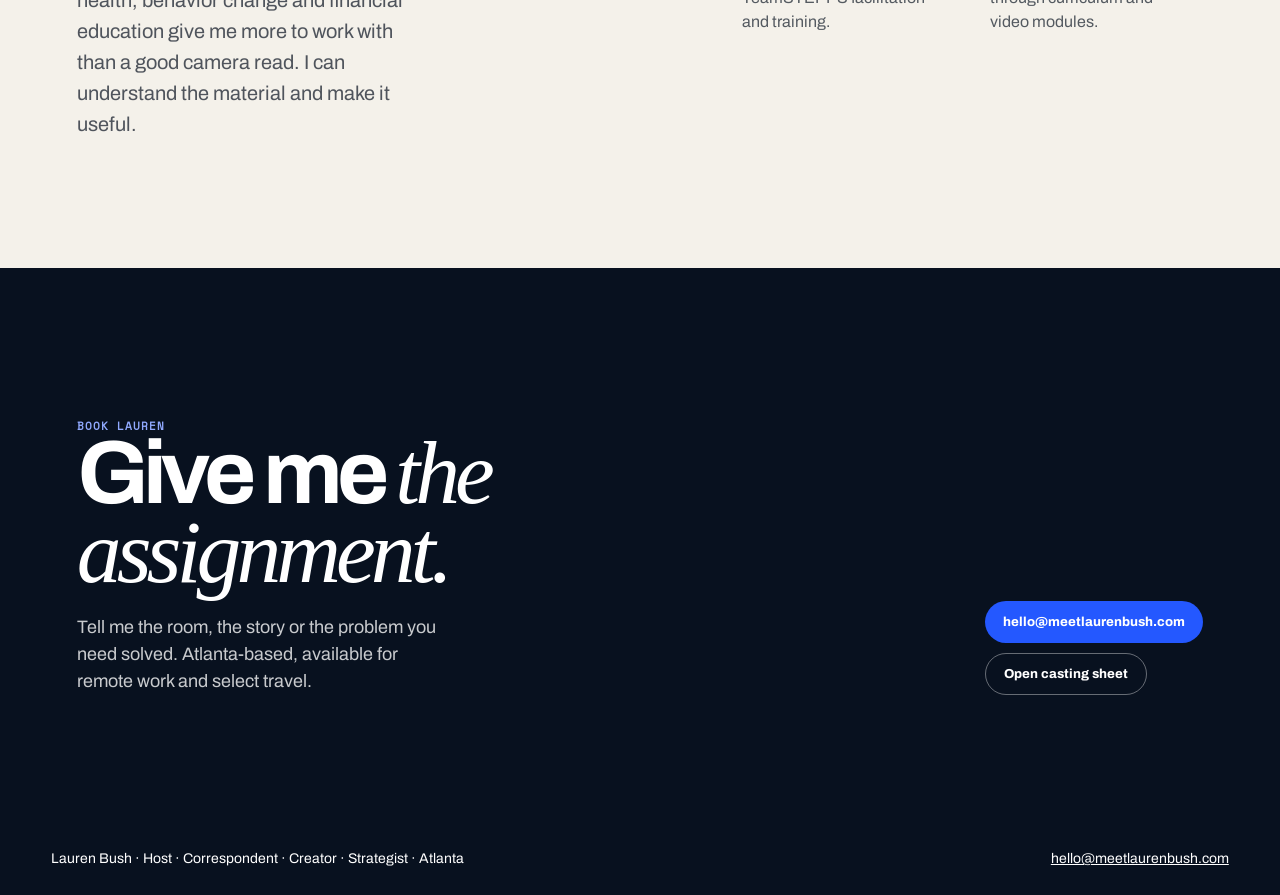
==== commit c5063078: "Refresh homepage proof mix and social metadata" ====
--- a/index.html
+++ b/index.html
@@ -11,21 +11,19 @@
 <link rel="canonical" href="https://meetlaurenbush.com/">
 <link rel="icon" href="/favicon.svg" type="image/svg+xml">
 <meta name="theme-color" content="#f4f1ea">
-<meta name="application-name" content="Lauren Bush — Season Zero">
+<meta name="application-name" content="Lauren Bush">
 <meta property="og:type" content="website">
 <meta property="og:site_name" content="Lauren Bush">
 <meta property="og:title" content="Lauren Bush | Host + Correspondent + Creator + Strategist">
 <meta property="og:description" content="Host, correspondent, creator and strategist. Lauren reads the room, finds the story and makes complex ideas land.">
 <meta property="og:url" content="https://meetlaurenbush.com/">
-<meta property="og:image" content="https://meetlaurenbush.com/assets/img/SeasonZero_LBTV_OG_1200x630.jpg">
-<meta property="og:image:width" content="1200">
-<meta property="og:image:height" content="630">
-<meta property="og:image:alt" content="Lauren Bush, Creator + Host — Season Zero">
+<meta property="og:image" content="https://meetlaurenbush.com/assets/img/explain-portrait-wide.jpg">
+<meta property="og:image:alt" content="Lauren Bush, Host + Correspondent + Creator + Strategist">
 <meta name="twitter:card" content="summary_large_image">
 <meta name="twitter:title" content="Lauren Bush | Host + Correspondent + Creator + Strategist">
 <meta name="twitter:description" content="Host, correspondent, creator and strategist. Lauren reads the room, finds the story and makes complex ideas land.">
 <meta name="twitter:image" content="https://meetlaurenbush.com/assets/img/SeasonZero_LBTV_OG_1200x630.jpg">
-<meta name="twitter:image:alt" content="Lauren Bush, Creator + Host — Season Zero">
+<meta name="twitter:image:alt" content="Lauren Bush, Host + Correspondent + Creator + Strategist">
 <link rel="preload" as="font" href="assets/fonts/archivo-var.woff2" type="font/woff2" crossorigin>
 <link rel="preload" as="font" href="assets/fonts/space-mono-400.woff2" type="font/woff2" crossorigin>
 <link rel="stylesheet" href="assets/css/lbtv-main.css">
@@ -177,7 +175,7 @@
 <link rel="stylesheet" href="assets/css/a5217-clean-finish.css?v=a5217-20260927">
 <link rel="stylesheet" href="assets/css/a5218-last-cleanup.css?v=a5218-20260927">
 </head>
-<body class="home-v2">
+<body class="home-v2" data-release-status="editorial-20261006">
 <a class="skip" href="#main">Skip to content</a>
 <header class="topbar">
   <a class="brand" href="#top"><i aria-hidden="true"></i>Lauren Bush</a>
@@ -239,9 +237,9 @@
       <div class="v2-work-media"><img src="assets/img/scrambled-host-new.webp" srcset="assets/img/a5103/scrambled-host-new-360.webp 360w, assets/img/a5103/scrambled-host-new-720.webp 720w, assets/img/a5103/scrambled-host-new-864.webp 864w" sizes="(max-width: 900px) 100vw, 58vw" alt="Lauren Bush with Michael Yo on the Scrambled Up television set." loading="lazy" decoding="async"></div>
       <div class="v2-work-meta"><div><h3>Ready for the set.</h3><p>Scrambled Up · Television Game Show Contestant · 2026</p></div><small>Television</small></div>
     </a>
-    <a class="v2-work-card" href="project-pickleball-bag.html">
-      <div class="v2-work-media"><img src="assets/img/a55/wimpb-campaign-main.jpg" srcset="assets/img/a5103/wimpb-campaign-main-360.jpg 360w, assets/img/a5103/wimpb-campaign-main-480.jpg 480w" sizes="(max-width: 900px) 100vw, 30vw" alt="Lauren Bush with her pickleball bag." loading="lazy" decoding="async"></div>
-      <div class="v2-work-meta"><div><h3>Make it make sense.</h3><p>On-camera explanation with personality still intact.</p></div><small>Explain</small></div>
+    <a class="v2-work-card" href="project-finance-explainer.html">
+      <div class="v2-work-media"><img src="assets/img/a55/finance-intelligence.jpg" srcset="assets/img/a5103/finance-intelligence-360.jpg 360w, assets/img/a5103/finance-intelligence-640.jpg 640w" sizes="(max-width: 900px) 100vw, 30vw" alt="Lauren Bush explaining a financial market chart on screen." loading="lazy" decoding="async"></div>
+      <div class="v2-work-meta"><div><h3>Make the complicated thing useful.</h3><p>On-camera financial education and market analysis with the teaching still human.</p></div><small>Explain</small></div>
     </a>
     <a class="v2-work-card" href="project-dear-diary-montis.html">
       <div class="v2-work-media"><img src="assets/img/montis-poster-wide.jpg" alt="Still from Lauren Bush's Dear Diary for Montis creator film." loading="lazy"></div>
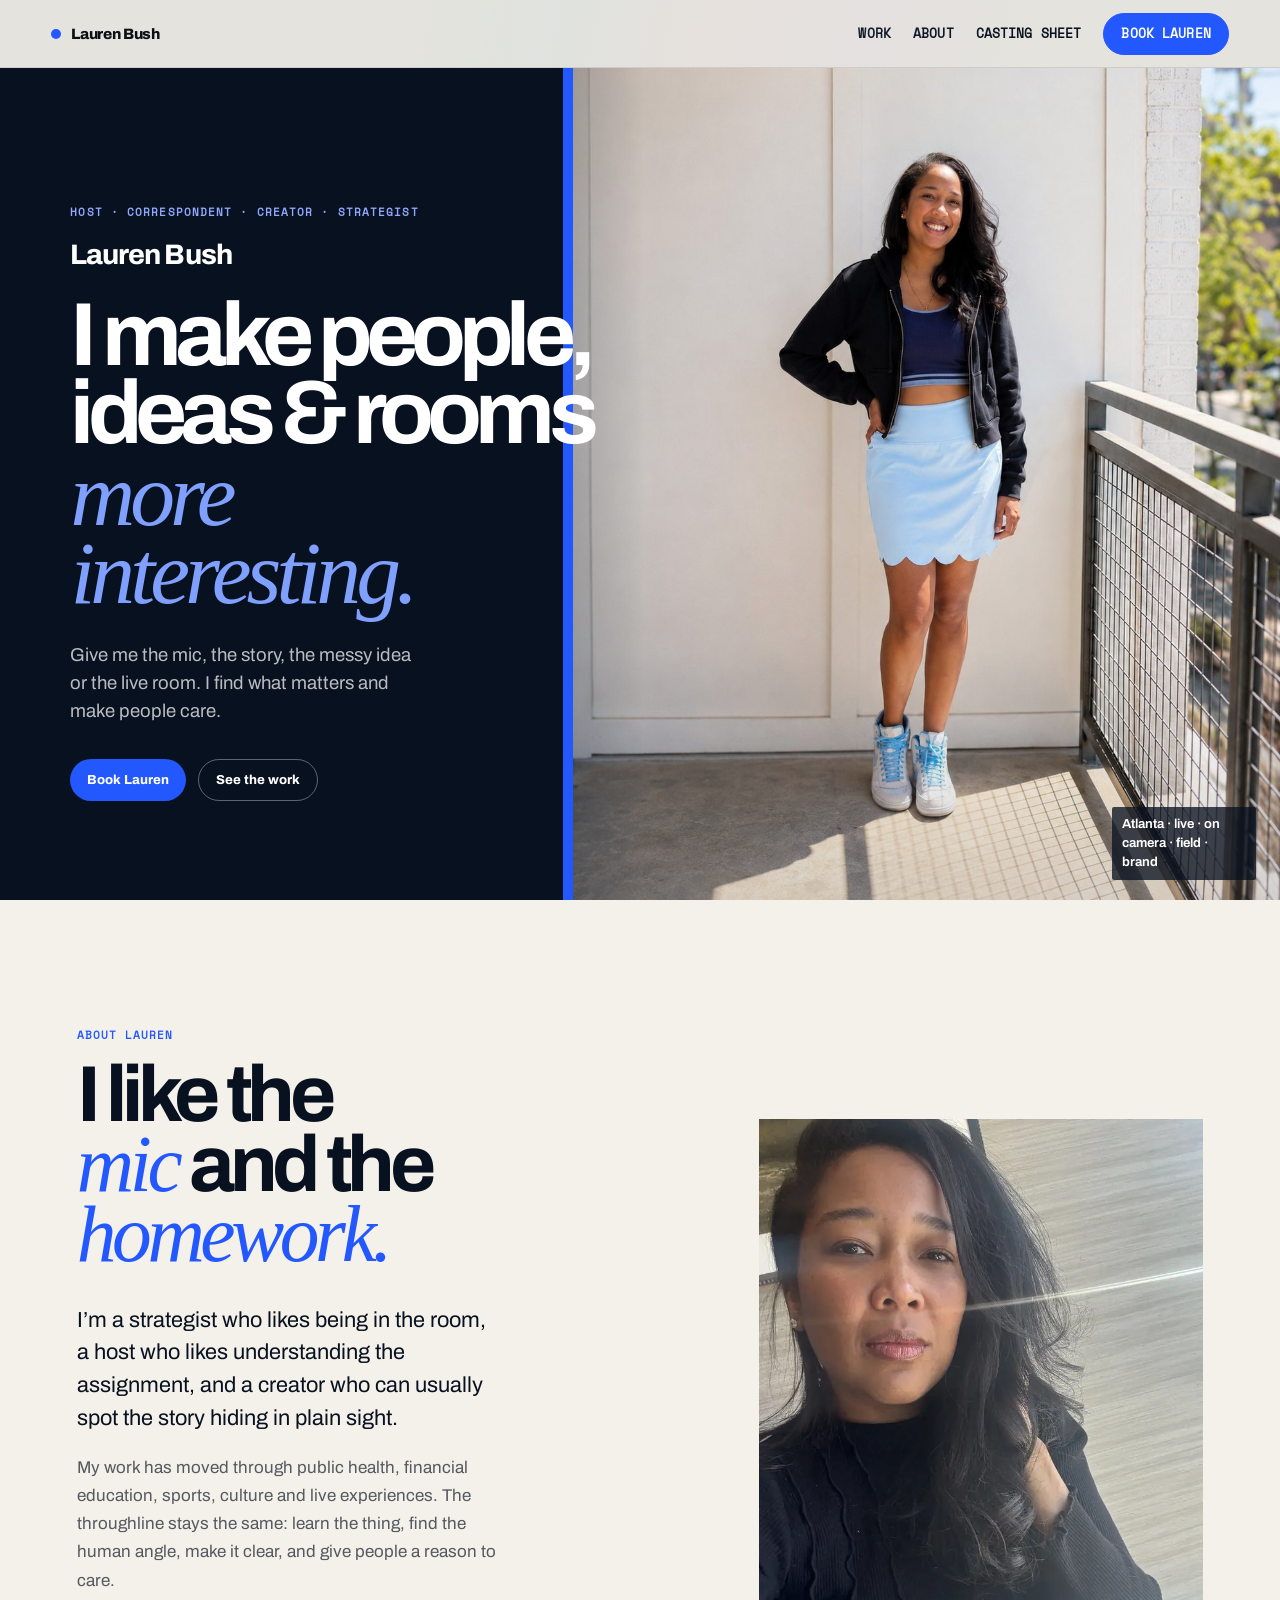
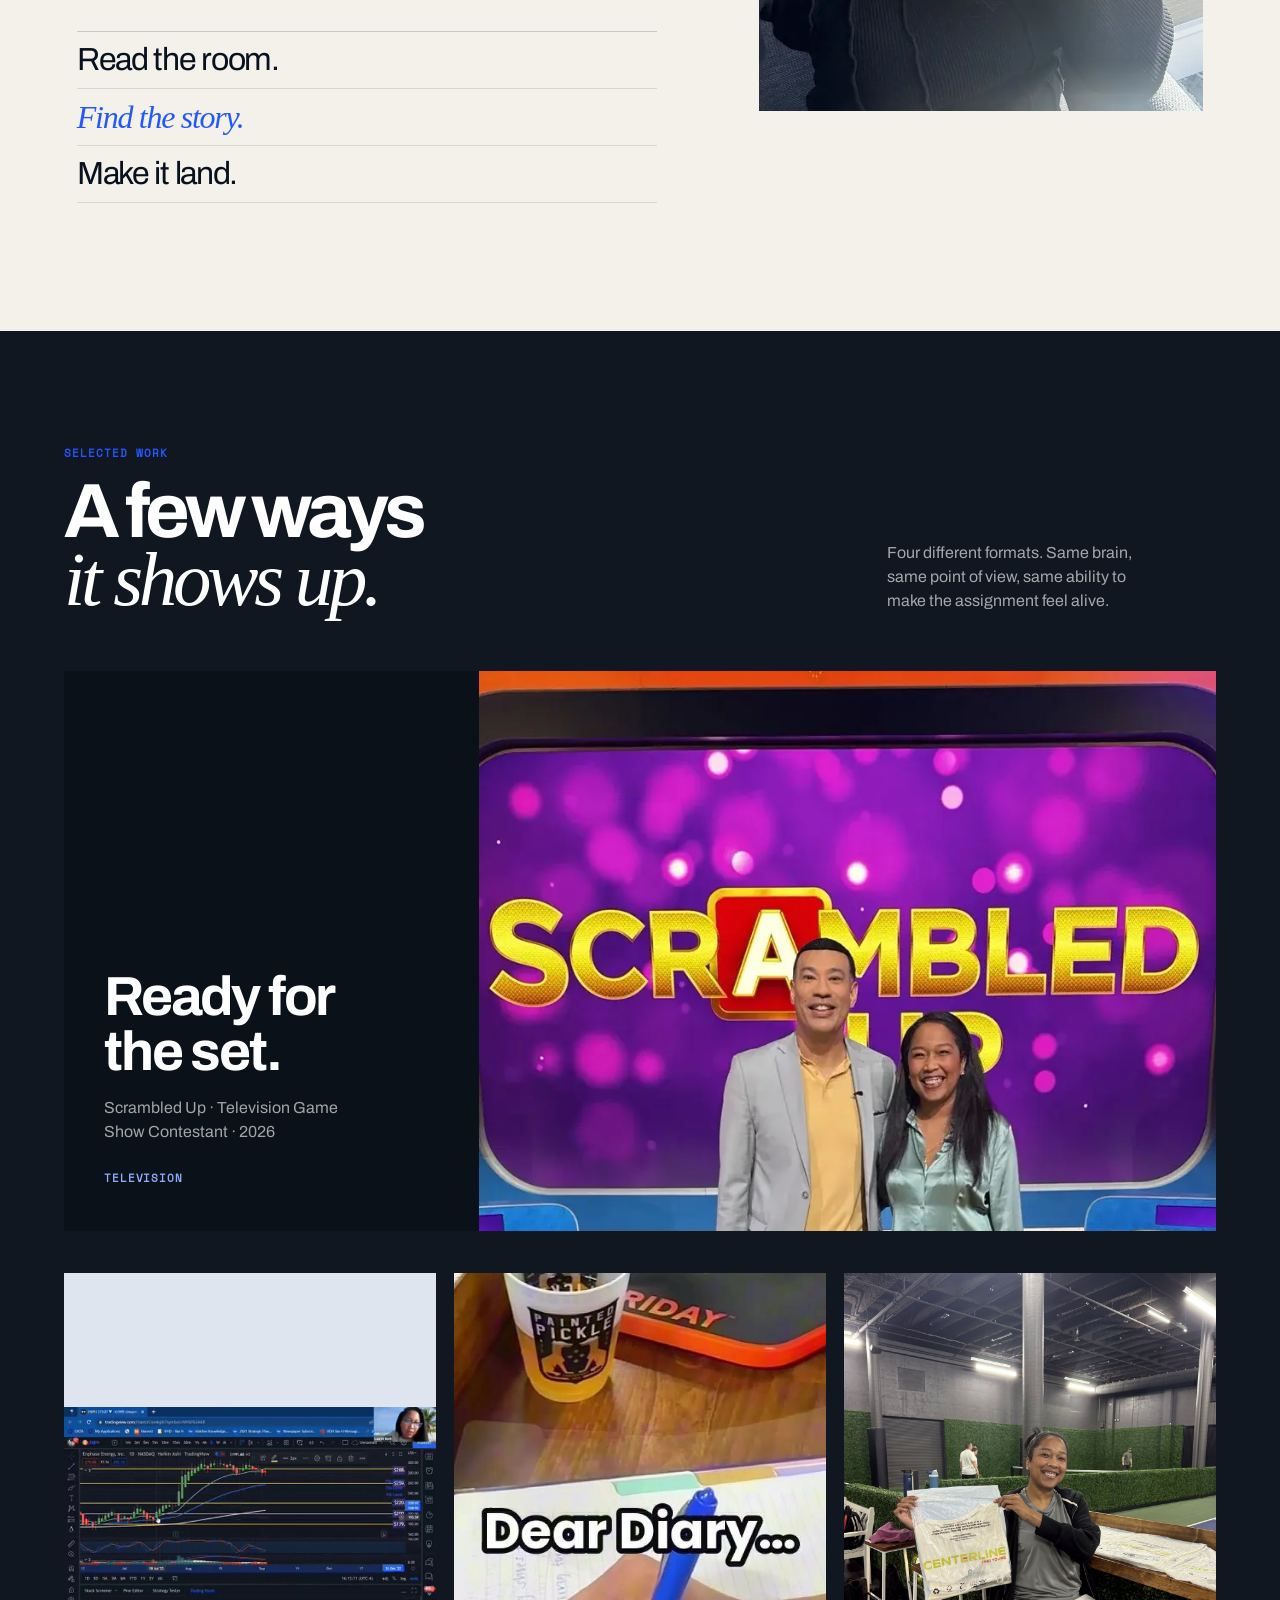
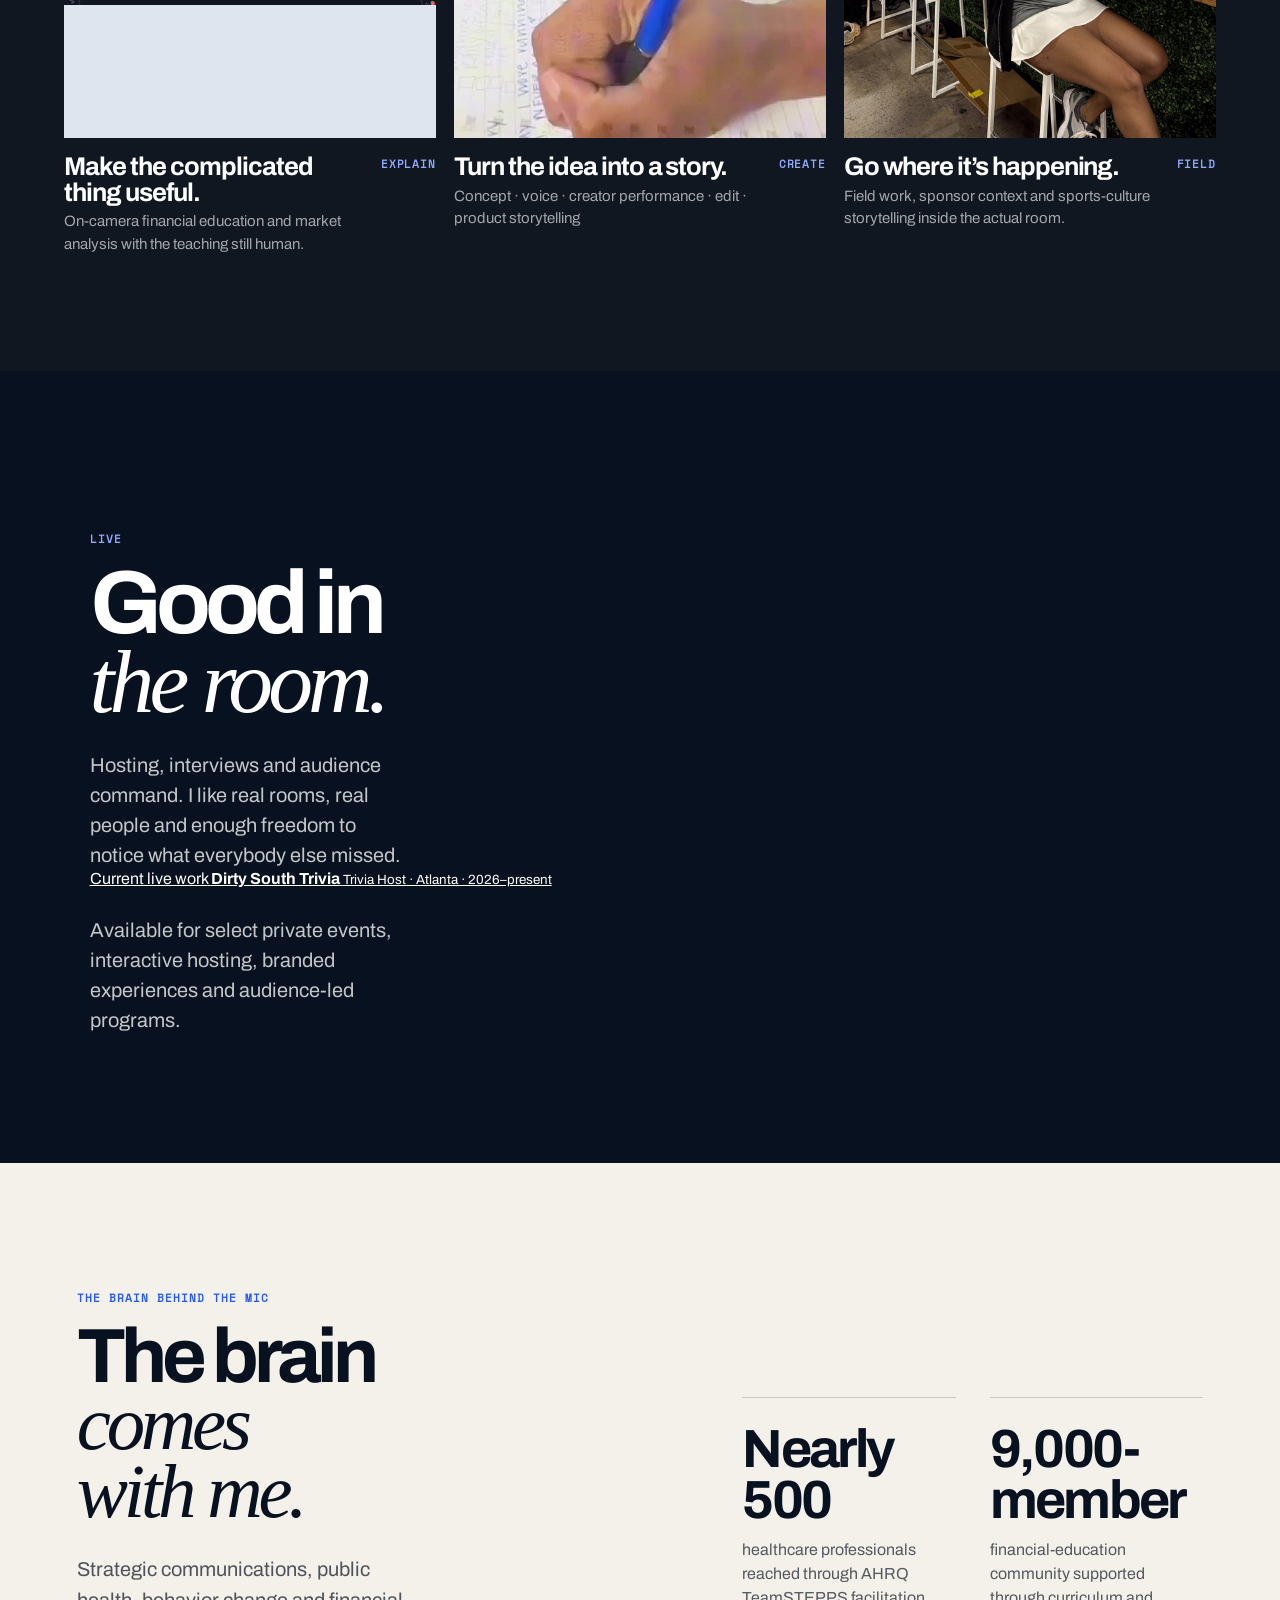
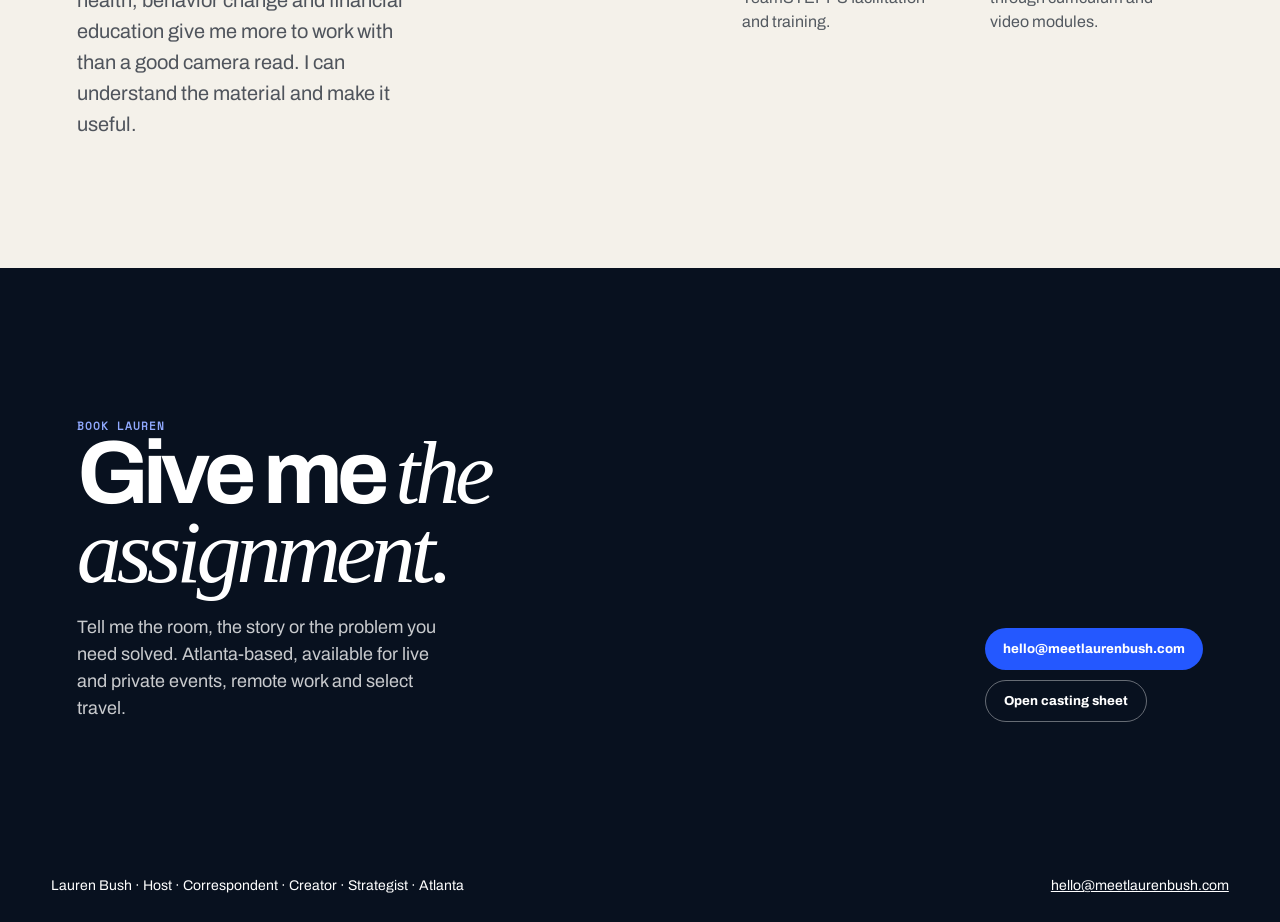
==== commit cb113391: "Add current Dirty South Trivia hosting credit" ====
--- a/index.html
+++ b/index.html
@@ -22,7 +22,7 @@
 <meta name="twitter:card" content="summary_large_image">
 <meta name="twitter:title" content="Lauren Bush | Host + Correspondent + Creator + Strategist">
 <meta name="twitter:description" content="Host, correspondent, creator and strategist. Lauren reads the room, finds the story and makes complex ideas land.">
-<meta name="twitter:image" content="https://meetlaurenbush.com/assets/img/SeasonZero_LBTV_OG_1200x630.jpg">
+<meta name="twitter:image" content="https://meetlaurenbush.com/assets/img/explain-portrait-wide.jpg">
 <meta name="twitter:image:alt" content="Lauren Bush, Host + Correspondent + Creator + Strategist">
 <link rel="preload" as="font" href="assets/fonts/archivo-var.woff2" type="font/woff2" crossorigin>
 <link rel="preload" as="font" href="assets/fonts/space-mono-400.woff2" type="font/woff2" crossorigin>
@@ -258,6 +258,14 @@
     <p class="v2-section-label">Live</p>
     <h2 id="live-title">Good in <em>the room.</em></h2>
     <p>Hosting, interviews and audience command. I like real rooms, real people and enough freedom to notice what everybody else missed.</p>
+    <div class="v2-live-current" aria-label="Current live hosting work">
+      <a href="https://www.dirtysouthtrivia.com/" target="_blank" rel="noopener">
+        <span>Current live work</span>
+        <strong>Dirty South Trivia</strong>
+        <small>Trivia Host · Atlanta · 2026–present</small>
+      </a>
+      <p>Available for select private events, interactive hosting, branded experiences and audience-led programs.</p>
+    </div>
   </div>
 </section>
 
@@ -281,7 +289,7 @@
     <div>
       <p class="v2-section-label" style="color:#dfe7ff">Book Lauren</p>
       <h2 id="book-title">Give me <em>the assignment.</em></h2>
-      <p>Tell me the room, the story or the problem you need solved. Atlanta-based, available for remote work and select travel.</p>
+      <p>Tell me the room, the story or the problem you need solved. Atlanta-based, available for live and private events, remote work and select travel.</p>
     </div>
     <div class="v2-cta-actions">
       <a class="primary" href="mailto:hello@meetlaurenbush.com?subject=Booking%20Lauren%20Bush">hello@meetlaurenbush.com</a>
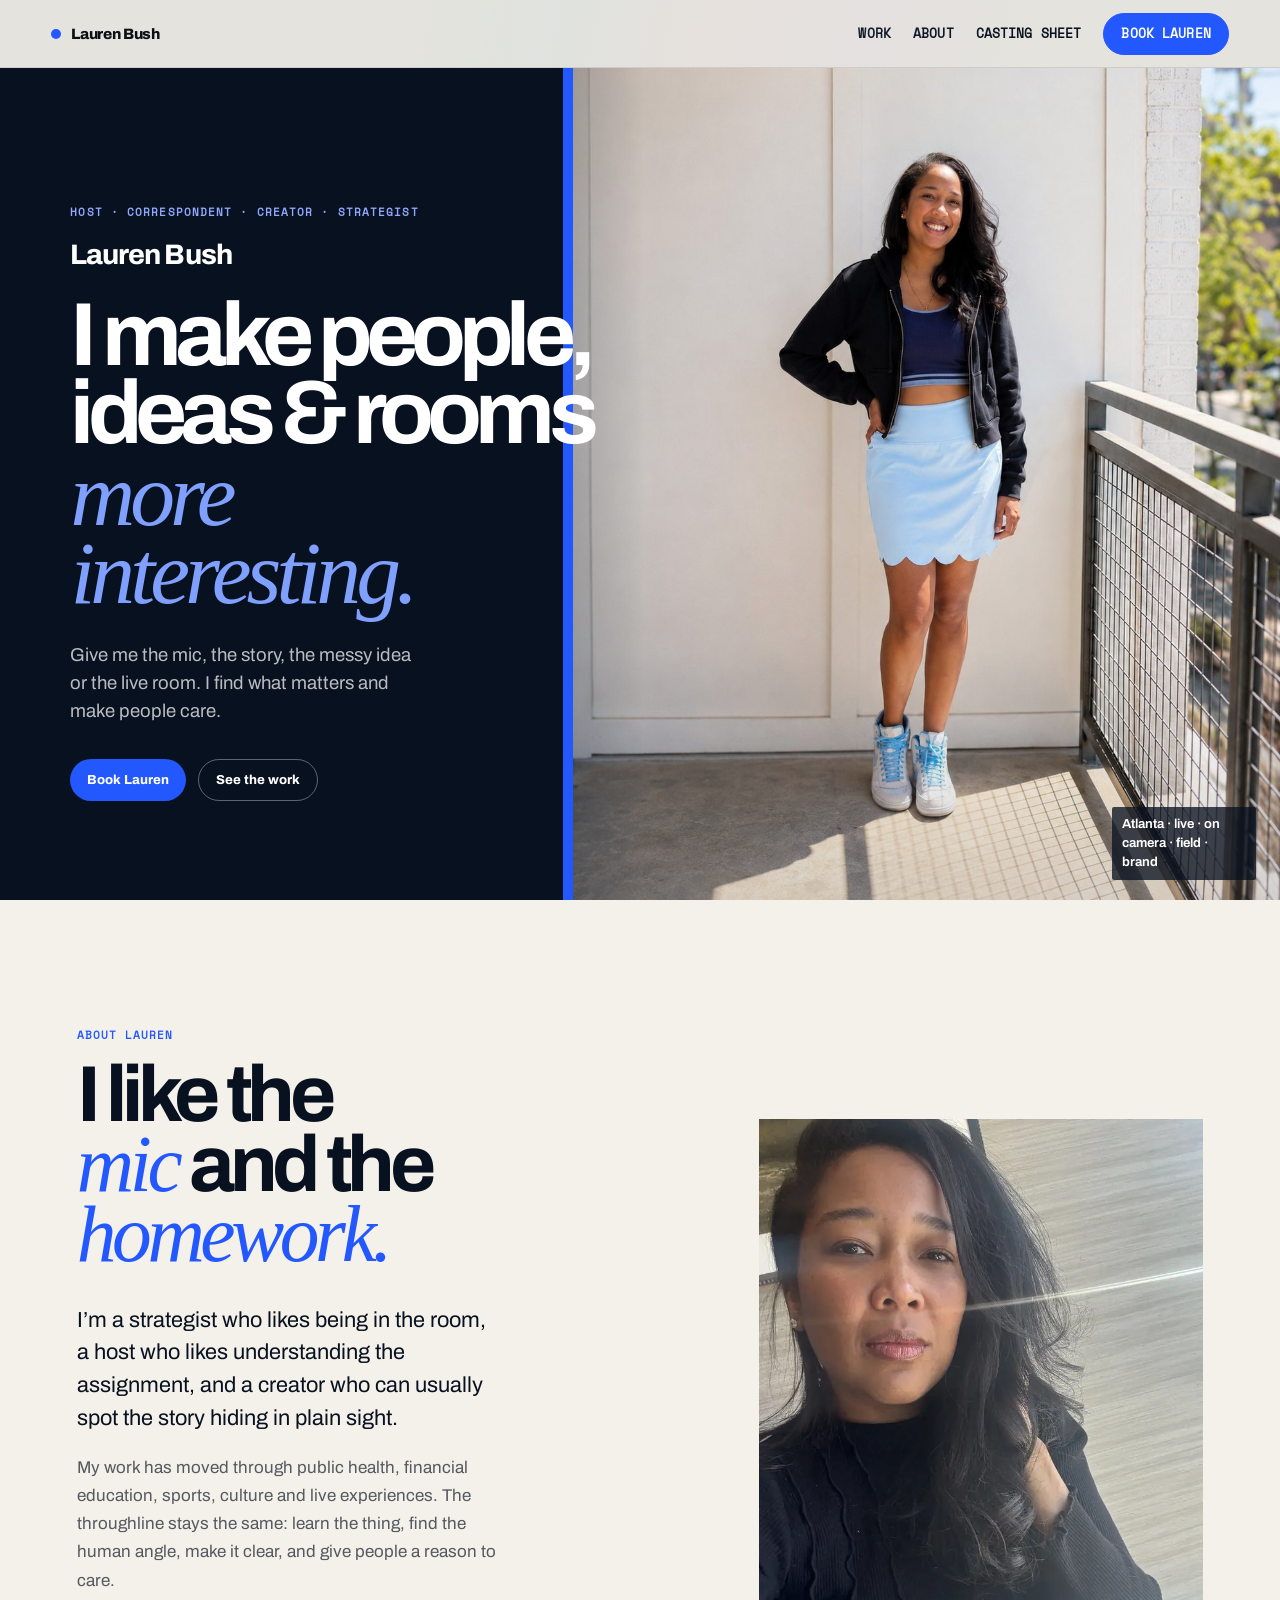
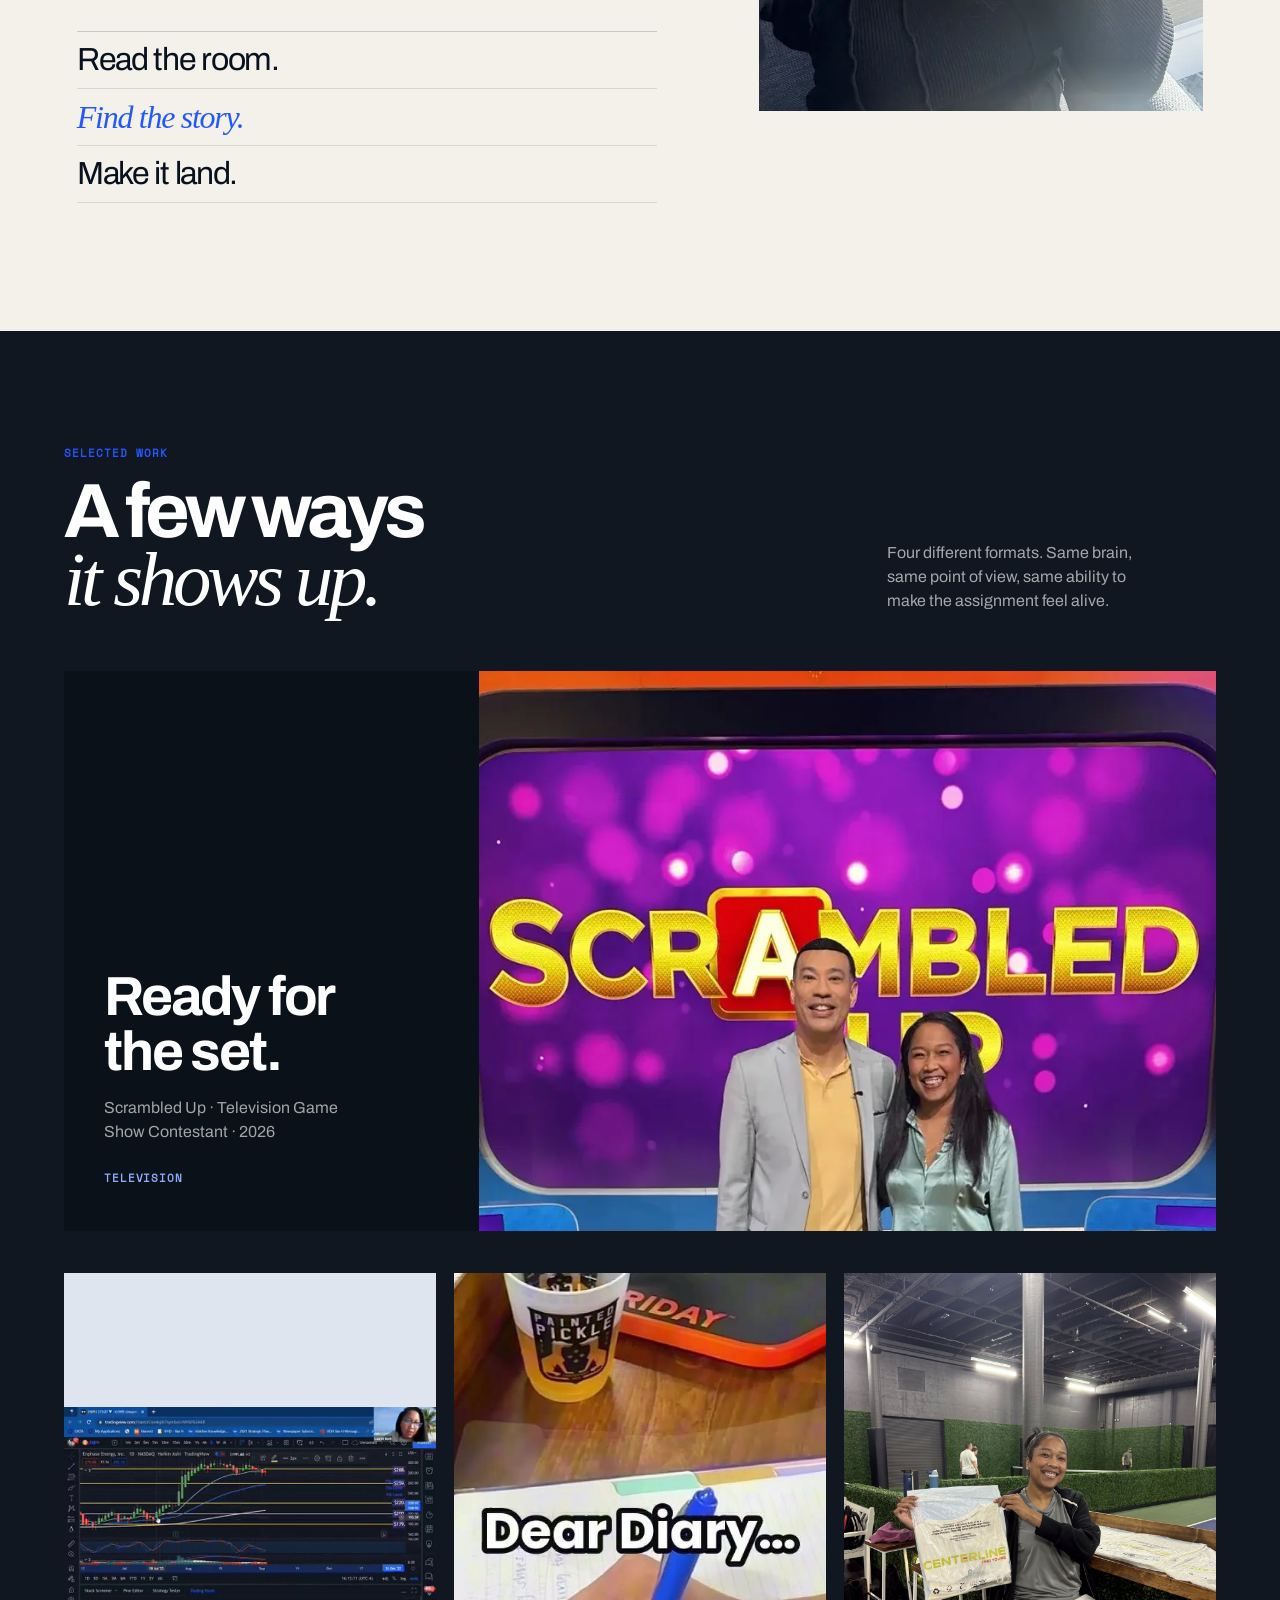
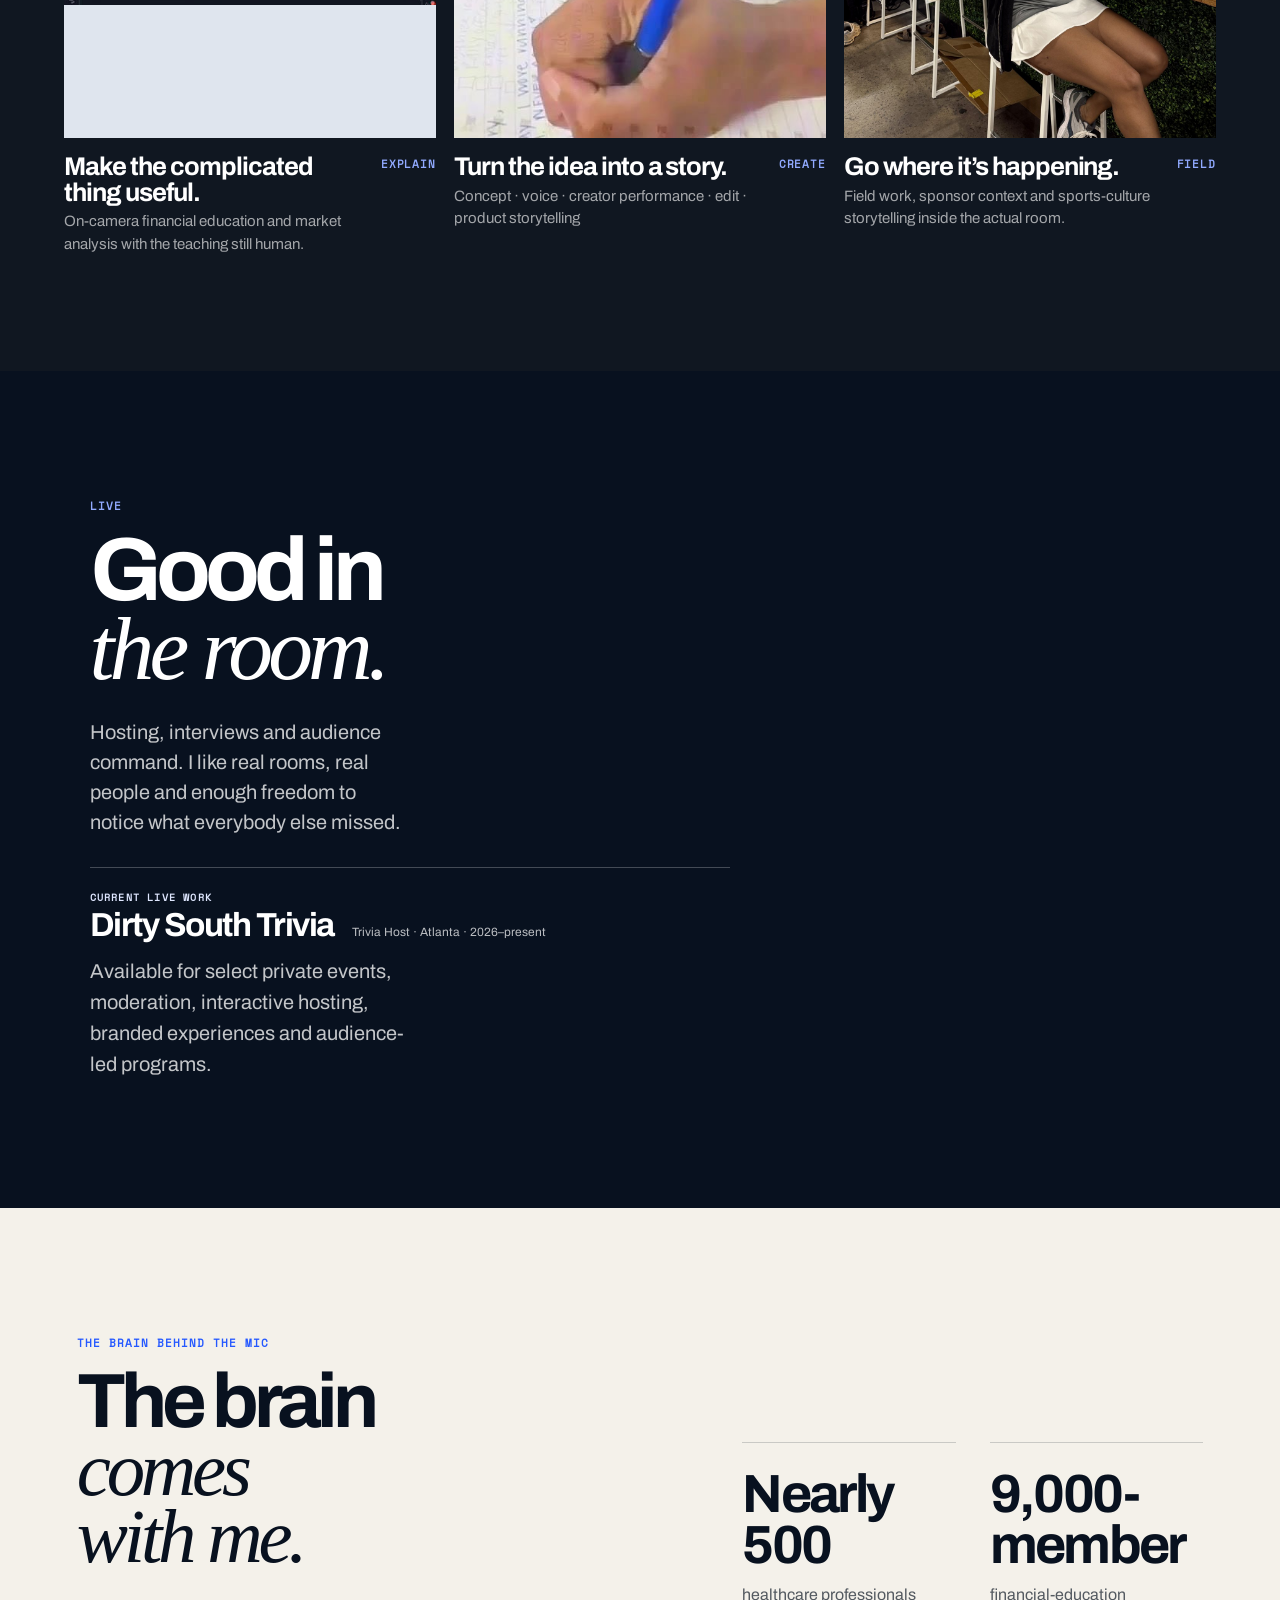
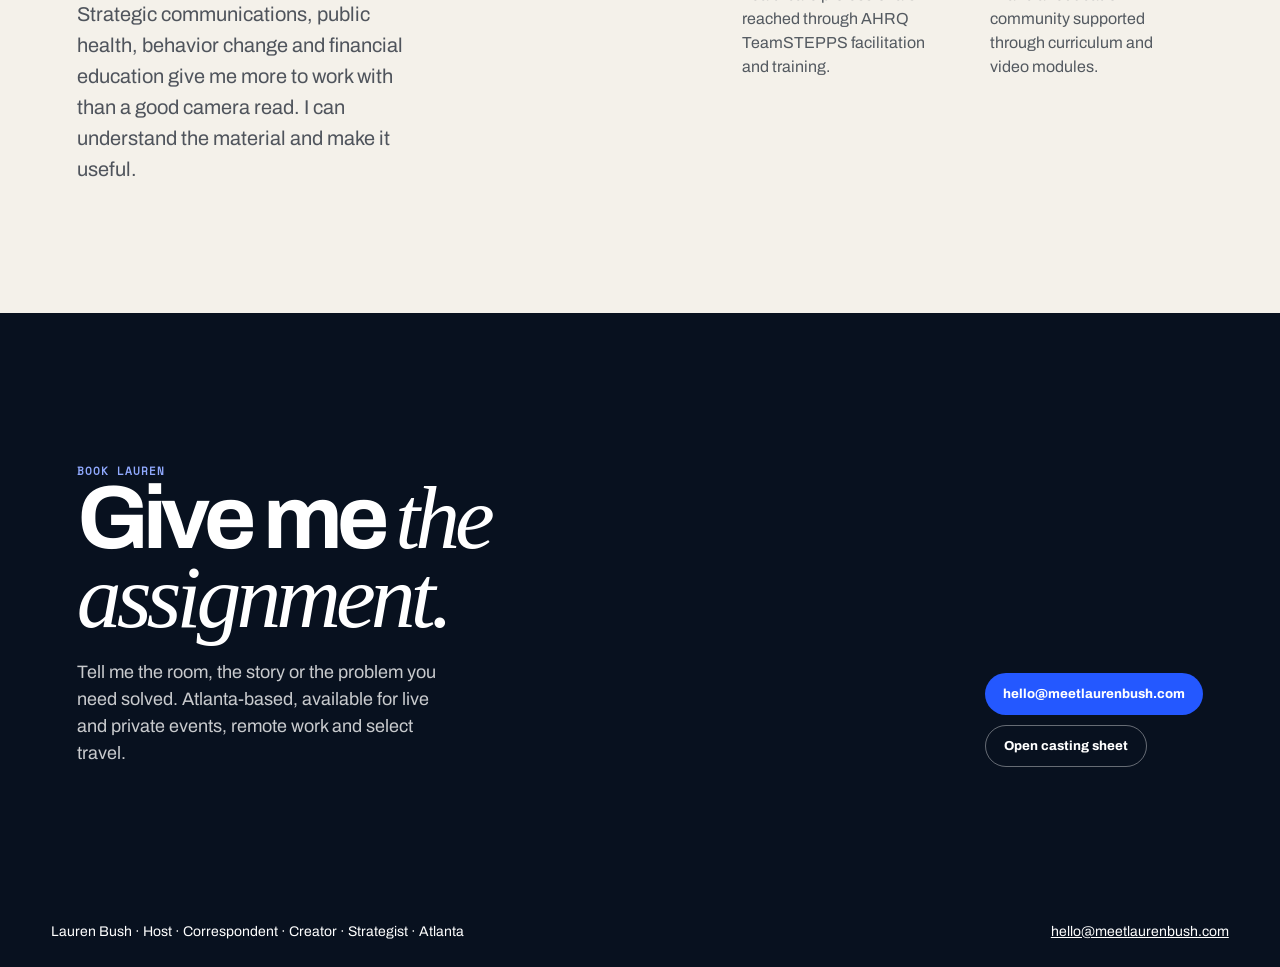
==== commit e50641e7: "Add moderation to public booking capabilities" ====
--- a/index.html
+++ b/index.html
@@ -264,7 +264,7 @@
         <strong>Dirty South Trivia</strong>
         <small>Trivia Host · Atlanta · 2026–present</small>
       </a>
-      <p>Available for select private events, interactive hosting, branded experiences and audience-led programs.</p>
+      <p>Available for select private events, moderation, interactive hosting, branded experiences and audience-led programs.</p>
     </div>
   </div>
 </section>
--- a/assets/css/a5218-last-cleanup.css
+++ b/assets/css/a5218-last-cleanup.css
@@ -258,3 +258,112 @@
     aspect-ratio:3/4!important;
   }
 }
+
+
+/* OCT 6 2026 — CURRENT LIVE HOSTING CREDIT */
+.v2-live-current{
+  margin-top:30px!important;
+  padding-top:24px!important;
+  border-top:1px solid rgba(255,255,255,.24)!important;
+}
+.v2-live-current>a{
+  display:grid!important;
+  grid-template-columns:auto 1fr!important;
+  gap:5px 18px!important;
+  align-items:baseline!important;
+  color:inherit!important;
+  text-decoration:none!important;
+}
+.v2-live-current>a span{
+  grid-column:1/-1!important;
+  font:700 10px/1.2 'Space Mono',monospace!important;
+  letter-spacing:.12em!important;
+  text-transform:uppercase!important;
+  color:#dfe7ff!important;
+}
+.v2-live-current>a strong{
+  font-size:clamp(24px,2.6vw,38px)!important;
+  line-height:1!important;
+  letter-spacing:-.045em!important;
+}
+.v2-live-current>a small{
+  font-size:12px!important;
+  line-height:1.4!important;
+  opacity:.72!important;
+}
+.v2-live-current>p{
+  margin:14px 0 0!important;
+  max-width:48ch!important;
+  font-size:14px!important;
+  line-height:1.55!important;
+  color:rgba(255,255,255,.68)!important;
+}
+
+.cast58 .casting-current-live{
+  display:block!important;
+  margin:0 0 22px!important;
+  padding:15px 0 14px!important;
+  border-top:1px solid rgba(11,15,20,.18)!important;
+  border-bottom:1px solid rgba(11,15,20,.18)!important;
+  color:inherit!important;
+  text-decoration:none!important;
+}
+.cast58 .casting-current-live span{
+  display:block!important;
+  font:700 8px/1.3 'Space Mono',monospace!important;
+  letter-spacing:.11em!important;
+  color:#2458ff!important;
+}
+.cast58 .casting-current-live strong{
+  display:block!important;
+  margin-top:5px!important;
+  font-size:22px!important;
+  line-height:1!important;
+  letter-spacing:-.035em!important;
+}
+.cast58 .casting-current-live small{
+  display:block!important;
+  margin-top:5px!important;
+  font-size:11px!important;
+  line-height:1.4!important;
+  color:rgba(11,15,20,.6)!important;
+}
+.cast58 .credit-strip{
+  grid-template-columns:repeat(4,1fr)!important;
+}
+.cast58 .dirty-south-credit{
+  background:#fff!important;
+}
+.cast58 .dirty-south-credit .mono{
+  color:#2458ff!important;
+}
+
+@media(max-width:900px){
+  .v2-live-current>a{
+    grid-template-columns:1fr!important;
+    gap:5px!important;
+  }
+  .v2-live-current>a span{grid-column:auto!important}
+  .v2-live-current>a small{margin-top:2px!important}
+  .cast58 .credit-strip{grid-template-columns:1fr!important}
+}
+
+
+/* OCT 6 2026 — PERMISSION-CLEARED BRAND TESTIMONIAL */
+.cast58 .file-testimonial{
+  margin-top:12px!important;
+  padding-top:10px!important;
+  border-top:1px solid rgba(11,15,20,.14)!important;
+  font-family:Georgia,'Times New Roman',serif!important;
+  font-style:italic!important;
+  font-size:15px!important;
+  line-height:1.45!important;
+  color:#2458ff!important;
+}
+.cast58 .file-testimonial strong{
+  font-family:Archivo,Arial,sans-serif!important;
+  font-style:normal!important;
+  font-size:11px!important;
+  letter-spacing:.02em!important;
+  color:rgba(11,15,20,.68)!important;
+}
